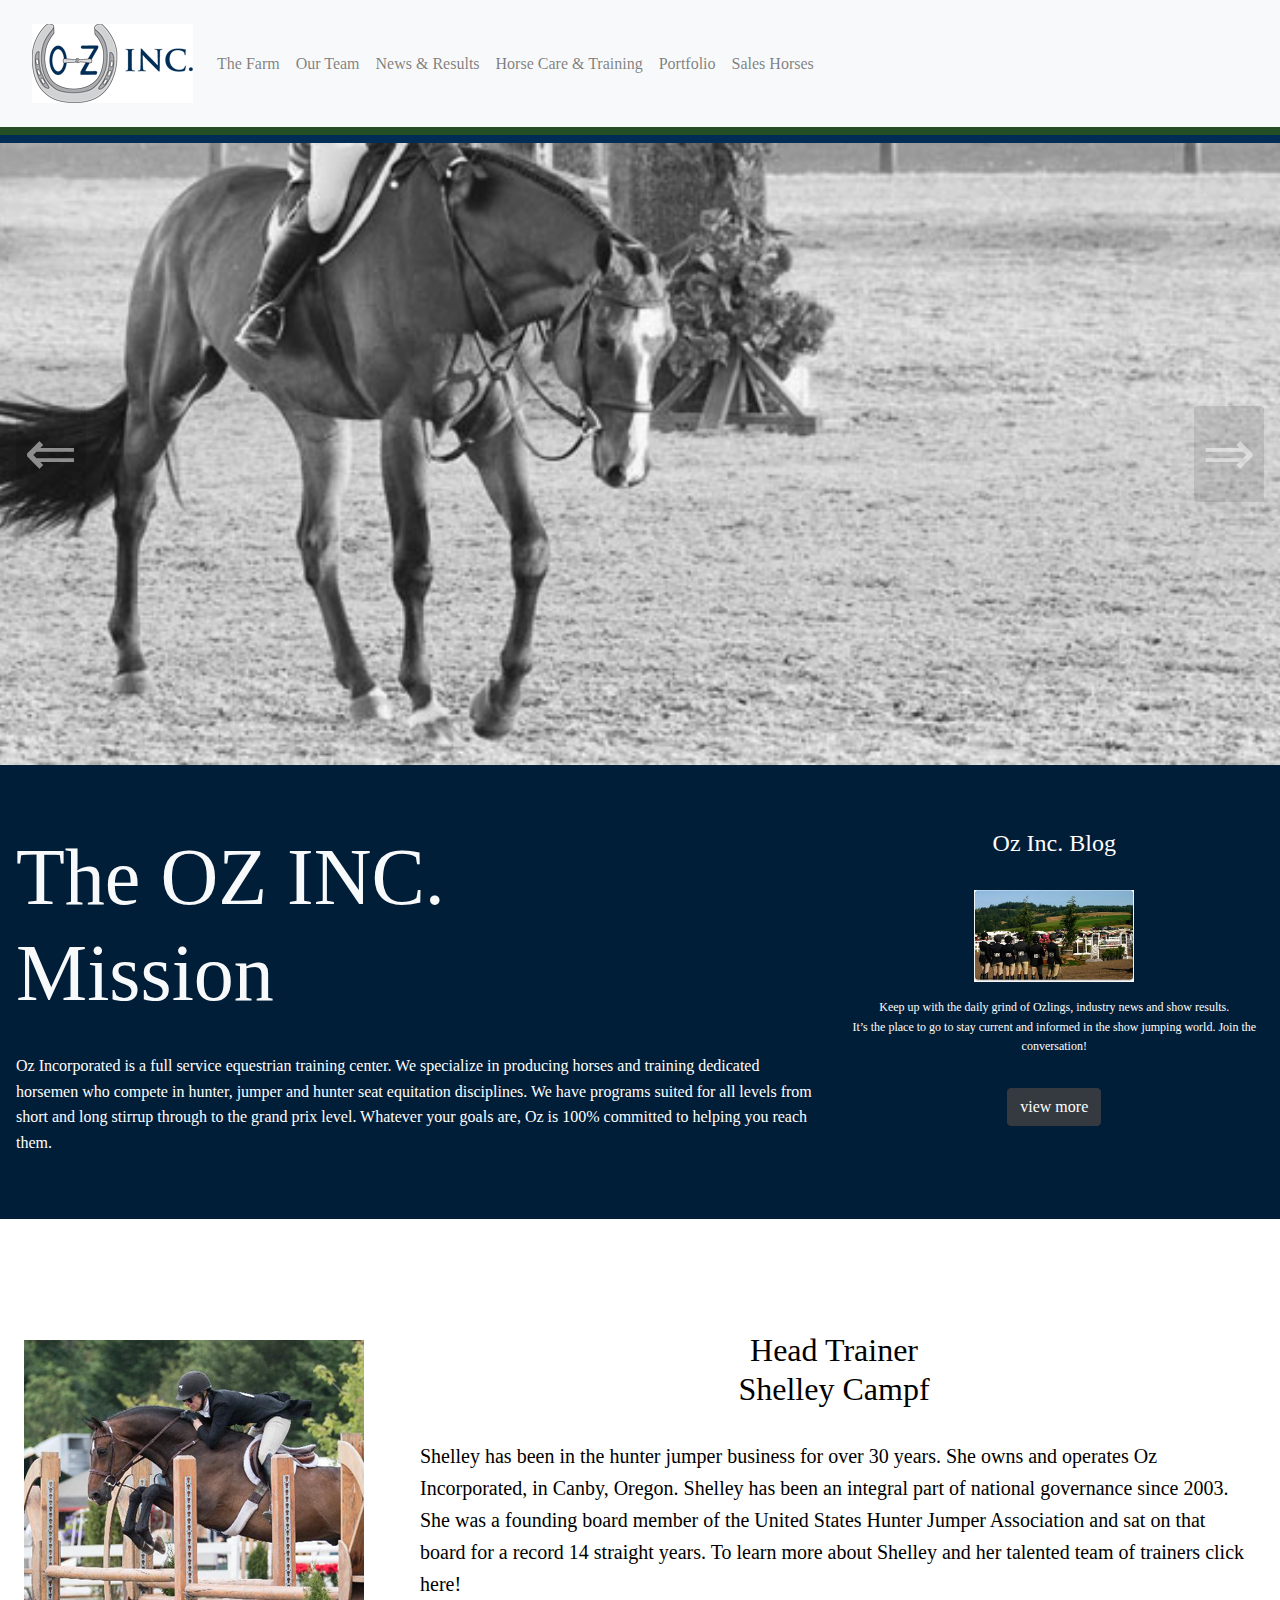
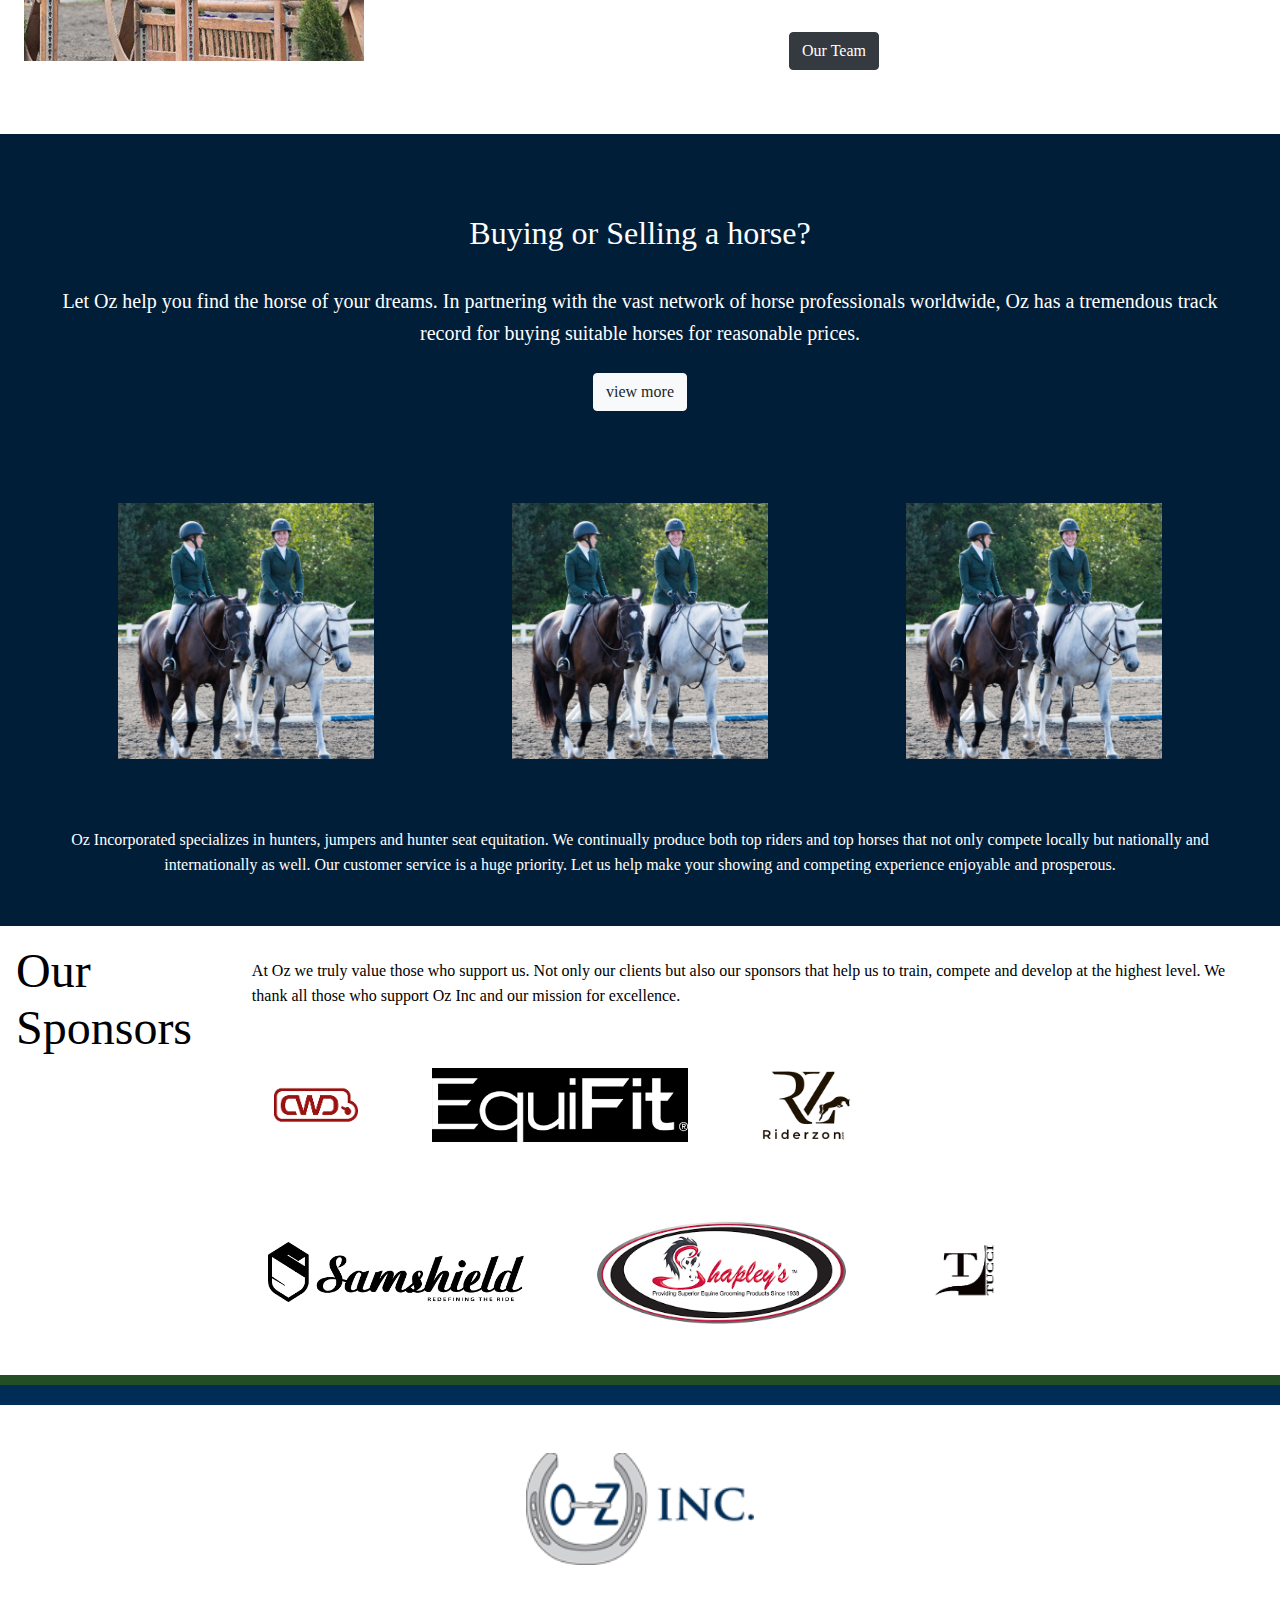
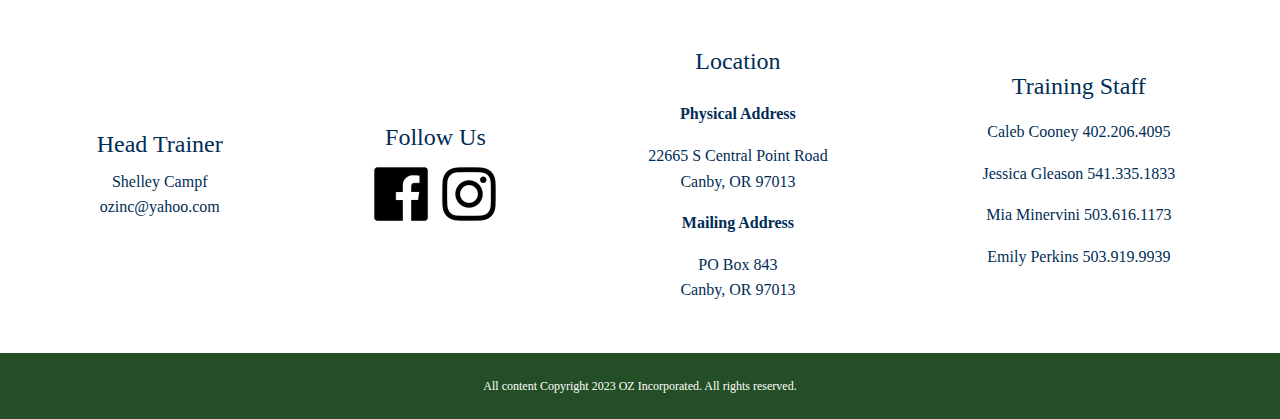
==== index.html @ 3d5f3d2e "more mobile responsiveness" ====
<!DOCTYPE html>
<html lang="en">

<head>
  <meta http-equiv="Content-Type" content="text/html; charset=UTF-8" />
  <meta http-equiv="Content-Style-Type" content="text/css">
  <meta name="viewport" content="width=device-width, initial-scale=1.0">

  <title> Oz Inc </title>

  <!--for bootstrap-->
  <link rel="stylesheet" href="https://cdn.jsdelivr.net/npm/bootstrap@4.6.2/dist/css/bootstrap.min.css">
  <link type="text/css" rel="Stylesheet" href="ie_fix/ie6.css" media="screen" />
  <script type="text/javascript" src="ie_fix/iepngfix_tilebg.js"></script>

  <link href="styles/reset.css" rel="Stylesheet" type="text/css" media="all" />

  <!--[if !(lt IE 7)]><!-->
  <link href="styles/form.css" rel="Stylesheet" type="text/css" />
  <!--<![endif]-->

  <link href="styles/deskman_override.css" rel="Stylesheet" type="text/css" media="all" />


  <link href="styles/print.css" rel="Stylesheet" type="text/css" media="print" />

  <link href="styles/oz_style.css" rel="Stylesheet" type="text/css" media="all" />




</head>

<body>
  <!--Start of Navigation-->
  <div class="main_div">
    <nav id="main_nav" class="navbar navbar-expand-lg navbar-light bg-light">
      <a class="oz_logo_nav" href="index.html" title="Oz Incorporated">
        <img src="images/logo.png" alt="Oz Incorporated Logo" />
      </a>
      <button class="navbar-toggler" type="button" data-toggle="collapse" data-target="#navbarNav"
        aria-controls="navbarNav" aria-expanded="false" aria-label="Toggle navigation">
        <span class="navbar-toggler-icon"></span>
      </button>
      <div class="collapse navbar-collapse" id="navbarNav">
        <ul class="navbar-nav">
          <li class="nav-item">
            <a class="nav-link" href="the_farm.html">The Farm</a>
          </li>
          <li class="nav-item">
            <a class="nav-link" href="our_team.html">Our Team</a>
          </li>
          <li class="nav-item">
            <a class="nav-link" href="/blog">News &amp; Results</a>
          </li>
          <li class="nav-item">
            <a class="nav-link" href="horse_care.html">Horse Care &amp; Training</a>
          </li>
          <li class="nav-item">
            <a class="nav-link" href="portfolio.html">Portfolio</a>
          </li>
          <li class="nav-item">
            <a class="nav-link" href="/blog/?page_id=214">Sales Horses</a>
          </li>
        </ul>
      </div>
    </nav>
    <!--End of Navigation-->

    <!--Start of Carousel-->
    <section class="carousel_container" aria-label="newest photos">
      <div class="carousel" data-carousel>
        <button class="carousel-button prev" data-carousel-button="prev" type="button">&#8656;</button>
        <button class="carousel-button next" data-carousel-button="next" type="button">&#8658;</button>
        <ul data-slides>
          <li class="slide" data-active>
            <img id="carousel_img" src="images/carousel/1.jpg" alt="" />
          </li>
          <li class="slide">
            <img id="carousel_img" src="images/carousel/2.jpg" alt="" />
          </li>
          <li class="slide">
            <img id="carousel_img" src="images/carousel/3.jpg" alt="" />
          </li>
        </ul>
      </div>
    </section>
    <!--End of Carousel-->

    <!--Start of main body-->
    <div class="container--oz">
      <div class="oz_mission_container">
        <h2 class="text-light oz_mission_container--header">
          The OZ INC. 
          <br>
          Mission
        </h2>
        <p class="oz_mission_container--p">
          Oz Incorporated is a full service equestrian training center. We specialize in producing horses and training
          dedicated horsemen who compete in hunter, jumper and hunter seat equitation disciplines. We have programs
          suited for all levels from short and long stirrup through to the grand prix level. Whatever your goals are,
          Oz is 100% committed to helping you reach them.
        </p>
      </div>
  
      <div class="oz_blog">
        <h3 class="oz_blog--header"> Oz Inc. Blog </h3>
        <img id="oz_blog--photo" src="images/blog.jpg" alt="" />
        <p class="oz_blog--text">
          Keep up with the daily grind of Ozlings, industry news and show results. 
          <br>
          It’s the place to go to stay
          current and informed in the show jumping world. Join the conversation!
          <br>
          <a id="oz_blog--button" class="btn btn-dark" href="/blog"> view more </a>
        </p>

      </div>
    </div>

    <div class="d-flex align-items-center head_trainer--container">
    
        <img class="dawson" src="images/shelley/DAWSON.jpg" alt="" />
    
      <div class="head_trainer--text">
        <h1 class="head_trainer--title">Head Trainer
          <br />
          Shelley Campf
        </h1>
        <p class="head_trainer--p">
          Shelley has been in the hunter jumper business for over 30 years. She owns and operates Oz Incorporated, in
          Canby, Oregon. Shelley has been an integral part of national governance since 2003. She was a founding board
          member of the United States Hunter Jumper Association and sat on that board for a record 14 straight years. To
          learn
          more about Shelley and her talented team of trainers click here!
        </p>
        <div class="head_trainer--button ">
          <a href="our_team.html"><button class="btn btn-dark" type="button">Our Team</button></a>
        </div>
      </div>
    </div>
    <div class="sale_horse--container">
      <div class="sale_horse--title">
        <h3>Buying or Selling a horse?</h3>
      </div>
      <div class="sale_horse--text">
        <p class="sale_horse--p">
          Let Oz help you find the horse of your dreams. In partnering with the vast network of horse professionals
          worldwide, Oz has a tremendous track record for buying suitable horses for reasonable prices.
          <br>
          <a class="sale_horse--button btn btn-light" href="blog/?page_id=214"> view more </a>
        </p>

      </div>
    </div>

    <div class="candid_photo--container">
      <img class="candid_photo--1" src="images/horses/britandalyssa.png" alt="" />
      <img class="candid_photo--1" src="images/horses/britandalyssa.png" alt="" />
      <img class="candid_photo--1" src="images/horses/britandalyssa.png" alt="" />
    </div>

    <div class="quote">
      <p>
        <strong> Oz Incorporated </strong> specializes in hunters, jumpers and hunter seat equitation. We
        continually produce both top riders and top horses that not only compete locally but nationally and
        internationally as well. Our customer service is a huge priority. Let us help make your showing and
        competing experience enjoyable and prosperous.
      </p>
    </div>


    <div class="sponsors">
      <h3 class="sponsors_container--header"> Our Sponsors </h3>
      <div class="sponsors_container">
        <p class="sponsors_container--text">
          At Oz we truly value those who support us. Not only our clients but also our sponsors that help us to train,
          compete and develop at the highest level. We thank all those who support <strong> Oz Inc </strong> and our
          mission for excellence.
        </p>
        <div class="sponsors_container--spacing">
          <div class="sponsors_container--logo">
            <img id="sponsor--logo-1" src="images/sponsors/CWD.png" alt="Oz Incorporated Logo" />
            <img id="sponsor--logo-2" src="images/sponsors/Equifit.png" alt="Oz Incorporated Logo" />
            <img id="sponsor--logo-1" src="images/sponsors/RIDERZON.png" alt="Oz Incorporated Logo" />
          </div>
          <div class="sponsors_container--logo">
            <img id="sponsor--logo-2" src="images/sponsors/Samshield.png" alt="Oz Incorporated Logo" />
            <img id="sponsor--logo-2" src="images/sponsors/Shapleys.png" alt="Oz Incorporated Logo" />
            <img id="sponsor--logo-1" src="images/sponsors/TUCCI.png" alt="Oz Incorporated Logo" />
          </div>
        </div>
      </div>
    </div>

    <!--Start footer-->
    <div id="footer">
      <div class="footer-div--logo">
        <img id="footer-logo" src="images/logo.png" alt="Oz Incorporated Logo" />
      </div>

      <footer class="footer-div">
        <div class="footer-content">
          <h3 class="footer-content-title">Head Trainer</h3>
          <p>Shelley Campf</p>
          <p>ozinc@yahoo.com</p>
        </div>
        <div class="footer-content">
          <h3 class="footer-content-title">Follow Us</h3>
          <a href="https://www.facebook.com/profile.php?id=687324103"><img class="footer-logo"
              src="images/icons/facebook.png" alt="facebook logo" /></a>
          <a href="https://www.instagram.com/oz_inc/"><img class="footer-logo" src="images/icons/instagram.png"
              alt="instagram logo" /></a>
        </div>
        <div class="footer-content">
          <h3 class="footer-content-title">Location</h3>
          <h4 class="footer-content-title--address">Physical Address</h4>
          <p>22665 S Central Point Road</p>
          <p>Canby, OR 97013</p>
          <h4 class="footer-content-title--address">Mailing Address</h4>
          <p>PO Box 843</p>
          <p>Canby, OR 97013</p>
        </div>
        <div class="footer-content">
          <h3 class="footer-content-title">Training Staff</h3>
          <p class="footer-content--name">Caleb Cooney 402.206.4095</p>
          <p class="footer-content--name">Jessica Gleason 541.335.1833</p>
          <p class="footer-content--name">Mia Minervini 503.616.1173</p>
          <p class="footer-content--name">Emily Perkins 503.919.9939</p>
        </div>
      </footer>

      <div class="bottom-footer">
        All content Copyright 2023 OZ Incorporated. All rights reserved.
      </div>
    </div>
    <!--End Footer-->
  </div>

</body>

<!-- text below generated by server. PLEASE REMOVE --><!-- Counter/Statistics data collection code -->
<script src="https://cdnjs.cloudflare.com/ajax/libs/jquery/3.4.1/jquery.min.js"></script>
<script src="https://cdnjs.cloudflare.com/ajax/libs/popper.js/1.15.0/umd/popper.min.js"></script>
<script src="https://cdnjs.cloudflare.com/ajax/libs/twitter-bootstrap/4.3.1/js/bootstrap.min.js"></script>
<script language="JavaScript" src="http://l.yimg.com/d/lib/smb/js/hosting/cp/js_source/whv2_001.js"></script>
<script language="javascript">geovisit();</script><noscript><img
    src="http://visit.webhosting.yahoo.com/visit.gif?us1329752159" alt="setstats" border="0" width="1"
    height="1"></noscript>
<script src="scripts/carousel.js"></script>


</html>
---- styles/deskman_override.css ----
/*	------------------------- for content editiors ----------------
	having this here allow the stying of the backend content editor with out having to change
	any backend code.
*/

/*
body.deskman {
  background-image: none;
  background-color: #fff;
}
body.deskman table {
  empty-cells: show;
}
body.deskman table td, body.deskman table th {
  font-size: 8px;
}
body.deskman a {
  text-decoration: underline;
}
body.deskman br {
	display: inline;
}
body.deskman div {
	background-color: #ecf6ff;
  margin: 10px -10px;
  padding: 5px 10px;
  width: 100%;
  border: 1px dashed #e7e7e7;
}

/*	------------------------- deskman ------------------------
	the future of copywirting tools..
	For any area that is considered 'body copy', especialy if the client is editing it,
	give the 'containing' parent a class of deskman to bring in the content styling..
*/

/* ------------------------- base font -------------------------
  I have the html element set to an overflow of scroll due to the fact that in doing
  a fair amount of javascript where the content of the page get's dynamicaly taller,
  setting this will prevent the scoll bar form showing up and having everthing oddly shift to one side..
*/


html {
  background: #011e39 url(../main_back_repeater.png) repeat-x scroll 0 0;
}
body, select, input, textarea {
  font-family: Georgia,times,serif;
}
/* ------------------------- headlines and body copy ------------
*/
.deskman h1 {
  font-size: 4em;
  font-weight: bold;
  margin-bottom: .3em;
  letter-spacing: -.05em;
  color: #002d56;
}
.deskman h2 {
  font-size: 3em;
  margin-bottom: .3em;
  letter-spacing: -.03em;
  color: #002d56;
  font-weight: bold;
  font-style: italic;
}
.deskman h3 {
  font-size: 2.2em;
  margin-bottom: .3em;
  font-style: italic;
  color: #555560;
  font-weight: bold;
}
.deskman h4 {
  font-size: 1.6em;
  font-style: italic;
  color: #555560;
  font-weight: bold;
  margin-bottom: .3em;
}
.deskman h5 {
  font-size: 1.4em;
  margin-bottom: .3em;
}
.deskman p, .deskman h6 {
  font-size: 1.3em;
  margin-bottom: 1em;
  line-height: 1.6em;
}
.deskman h6 {
  font-style: italic;
}
.deskman p {
}

/* ------------------------- lists ------------------------------
  in unorderd lists, it is easier to use background images due to the inconsitancy
  across browsers of the 'list marker'
*/

/*
.deskman ul, .deskman ol {
  margin: 0 0 10px 0;
}
.deskman ul {
  list-style-position: outside;
  list-style-type: disc;
  margin-left: 15px;
}
.deskman ol {
  list-style-position: inside;
  list-style-type: decimal;
}
.deskman li {
  font-size: 1.3em;
  line-height: 1.6em;
  margin:0 0 0 0;
  padding:5px 0 0 0;
}
.deskman dl {
  margin: 5px 0 15px 0;
}
.deskman dl dt {
  font-weight: bold;
  font-size: 1.6em;
  color: #002d56;
  font-style: italic;
}
.deskman dl dd {
  margin-left: 1em;
  font-size: 1.3em;
  font-style: italic;
}
*/

/* ------------------------- in line elements and links ------------
*/

/*
.deskman hr {
  border-bottom: 1px solid #c2c2cc;
  border-top: 1px solid #fff;
  margin: 10px 0;
  float: left;
  width: 100%;
}
.deskman em, .deskman i {
  font-style: italic
}
.deskman del {
  text-decoration: line-through;
}
.deskman strong, .deskman b {
  font-weight: bold;
  color: #252530;
  text-transform: uppercase;
}
.deskman a {
  text-decoration: underline;
  color: #002d56;
}
.deskman a:visited, .deskman a:visited * {
  color: #55758f;
}
.deskman a.button:visited, .deskman a.button:visited * {
  color: #fff;
}
.deskman a:hover {
  text-decoration: none;
  color: #005826;
}
*/

/* ------------------------- forms ----------------------------
  with using 'table-less' forms, I set the width of the labels and but break tags
  before the labels I wish to be on a new line. I have found that this is a most
  mutable was of constructing forms, and cut's down on useless markup by a lot.
  Having said that though.. I one wishes to have a 'inline-form' where all of the 
  form elements are in a single line, the a class of 'inline_form' is provided to put 
  on the containing element
*/

/*
.deskman fieldset, fieldset.deskman {
  padding: 5px 10px;
}
.deskman legend {
  font-size: 1.8em;
  padding: 0 5px;
}
.deskman label {
  font-size: 1.5em;
  padding: .3em 1em 0 0;
  vertical-align:top;
  line-height: 1.4em;
}
.deskman input, .deskman textarea, .deskman select {
  -moz-border-radius: 5px;
  -webkit-border-radius: 5px;
  font-size: 1.4em;
  margin: 0 1em .7em 0em;
  border-color: #002d56;
}
.deskman select {
  padding: .3em .5em;
}
.deskman input[type=submit] {
  text-decoration: none;
  border-width: 0;
  background-color: #011e39;
  color: #fff;
  padding: .3em .7em;
}
.deskman input[type=submit]:hover {
  opacity: .7
}
.deskman input[type=text] {
  width: 15em;
  padding: .3em .5em .3em .5em;
}
.deskman input[type=checkbox], .deskman input[type=radio] {
  background-color: transparent;
}
.deskman textarea {
  height: 15em;
  width: 17.5em;
  padding: .5em;
  width: 25em;
}
.deskman textarea.wide_textarea {
  height: 10em;
  width: 100%;
}
.deskman.inline_form input, .deskman .inline_form input {
  width: auto;
}
.deskman.inline_form input[type=submit], .deskman .inline_form input[type=submit] {
  margin-left: 10px;
}
.deskman .inline_form label, .deskman.inline_form label {
  width: auto;
}
/* ------------------------- styled tables ----------------------
  traditionaly, the first row in a table if put inside of the 'thead' (table head) tag
  the first element of each row is then put into a 'th' (table headline) cell tag

/* ------------------------- blockquote -----------------------
*/
.deskman blockquote {
	float: left;
	margin-bottom:45px;
	padding-top: 36px;
	width:210px;
}
.deskman blockquote.left {
  margin-right: 20px;
}
.deskman blockquote.right {
  margin-left: 20px;
  float: right;
}
.deskman blockquote p {
	font-style: italic;
	margin-bottom: -35px;
	padding: 10px 20px 35px;
	float: left;
}
---- styles/oz_style.css ----
/*	------------------------- colors ---------------------------
  deep blue : #002d56;
  navy blue : #011e39;
  light blue : #bfcad5;
  grey : #959599;
  darker_grey: #555560;
  dark_grey : #252530;
  green : #005826;
*/
/*	------------------------- container ------------------------
  i absolutly position the container in the center rather then having it be centered
  using a margin: auto beacuse the div is floated to the left already, to fit with my
  framework for easy float clearing and broweser compatibitliy, and when i absolutly 
  position anything else, they will all nicely be centerd in the content as well... the only negitive 
  caviaut is that if the browser window is shrunk to a width smaller then the width
  of this containing element, the left side will be unviewable.. even upon scrolling..
  but this has an easy fix with javascript..
*/


/*
#container, #jax_container {
  width: 900px;
  overflow: visible;
  left:50%;
  margin-left: -470px;
}

#full_screen {
  width: 100%;
  position: absolute;
  top: 0;
  left: 0;
  z-index: 100;
}
#jax_container {
  position: absolute;
  z-index: 50;
}

/*	------------------------- logo style ------------------------
  i use an image inside of the h1 tag so that it will show up when it is printed..
  background-images don't show up when printed..
*/

/*
#header h1 {
  float: left;
  position: relative;
  height: 79px;
  width: 161px;
  text-indent: -1000px;
  z-index: 0;
  margin-top: -5px;
}
#header h1 a {
  display: block;
  width: 100%;
  height: 100%;
  position: absolute;
  top: 0;
  left: 0;
}
#header h1 a img {
  position: absolute;
  top: 0;
  left: 0;
}
/*	------------------------- navigation ------------------------
  i started using lists again i think.. it tecnicaly makes more sense as when you have sub navigation due to 
  the navigation elements now have more proper binding, rather then a loose binding
  
  * archive: i quit using lists for navigations.. i guess technicaly they are still a list of pages in which
  you can accsess.. but it's something i'm currently trying..
*/

/*
.navi {
  position: relative;
  display: block;
  float: left;
}
.navi li {
  display: block;
  float: left;
}
.navi a {
  display: block;
  position: relative;
}
ul.navi.primary {
  float: right;
  clear: right;
  margin: 20px -10px 0 0;
  min-width: 65.5em;
}
ul.navi.primary li {
}
ul.navi.primary li a {
  padding: 5px 10px;
  margin: 2px 0 0 0;
  font-size:1.4em;
  font-weight: bold;
  color: #252530;
  text-transform: uppercase;
  border: 1px solid #fff;
  white-space: nowrap;
}
ul.navi.primary li a:hover, ul.navi.primary li a.active {
	background-color: #bfcad5;
	-moz-border-radius: 5px;
  -webkit-border-radius: 5px;
  border-color: #002d56;
}
ul.navi.account {
  float: right;
  margin-top: -50px;
  margin-right: -10px;
  font-family: Arial, sans-serif;
}
ul.navi.account li {
  float:right;
}
ul.navi.account li a {
  text-align: right;
  padding: 1px 10px 2px 10px;
  font-size: 1.2em;
  color: #fff;
  text-transform: uppercase;
  font-weight: bold;
  opacity: .7;
}
ul.navi.account li a:hover {
  opacity: 1;
}
ul.navi.account li a.active {
  text-decoration: underline;
  opacity: 1;
}
#header {
  width: 100%;
}
#content {
  width: 100%;
  padding-top: 10px;
}
#footer {
  width: 100%;
  padding-top: 20px;
  text-align: center;
  font-size: 1.1em;
  color: #959599;
}
#gallery {
  cursor: pointer;
}
.gallery {
  width: 100%;
  border: 0 solid #005826;
  border-width: 10px 0;
  overflow: hidden;
  margin-bottom: 20px;
  height: 270px;
}
.gallery h6.subtitle {
  background-color: #005826;
	top: 0;
	color: #fff;
	display: block;
	margin: 0;
	opacity: 0.2;
	padding-top: 3px;
	position: absolute;
	text-align: center;
	width: 100%;
	z-index: 1;
}
.content .gallery {
  width: 860px;;
  -moz-border-radius: 5px;
  -webkit-border-radius: 5px;
}
.gallery .holder {
  min-width: 50000px;
  left: 0;
  top: 0;
  white-space: nowrap;
}
.gallery .basin img {
  float: left;
}
.gallery img.slider {
  position: absolute;
  top: 75px;
  opacity : .5;
  cursor: pointer;
}
.gallery img.slider.disabled {
  opacity : .2 !important;
  cursor: default;
}

.gallery img.slider.left {
  left: 0;
}
.gallery img.slider.right {
  right: 0;
}
.callout {
  background: transparent url(../images/background/callout.png) no-repeat scroll 50% 0;
}
.callout h3 {
  font-size: 2.2em;
  font-style: italic;
  font-weight: bold;
  margin-bottom: 5px;
  color: #555560;
  white-space: nowrap;
}
.callout p {
  font-family: Arial, sans-serif;
  font-size: 1.1em;
}
.callout strong {
  font-weight: bold;
  color: #252530;
  text-transform: uppercase;
}
hr {
  border-bottom: 1px solid #c2c2cc;
  border-top: 1px solid #fff;
}
a.button {
  display: block;
  text-align: center;
  height: 31px;
  width: 82px;
  margin-top: 10px;
  margin-left: -3px;
  font-size: 1.1em;
  background: transparent url(../images/icons/buttons/blue_button.png) no-repeat scroll 50% 0;
  color: #fff;
  font-family: Arial, sans-serif;
  line-height: 2.3em;
  text-transform: uppercase;
  text-decoration: none;
}
div.content {
  background: transparent url(../images/background/content_highlight.jpg) no-repeat scroll 50% 0;
  margin-bottom: 20px;
  padding: 15px 20px;
  width:860px;
  min-height: 310px;
}
div.content.main {
  background: transparent url(../images/background/content_main.jpg) no-repeat scroll 50% 0;
  min-height: 390px;
}
div.tri_wrap_middle {
  background: transparent url(../images/background/content_highlight_middle.jpg) repeat-y scroll 50% 0;
  padding: 0;
  margin-bottom: 20px;
}
div.tri_wrap_upper {
  background: transparent url(../images/background/content_highlight_upper.jpg) no-repeat scroll 50% 0;
}
div.tri_wrap_lower {
  background: transparent url(../images/background/content_highlight_lower.jpg) no-repeat scroll 50% 100%;
  margin-bottom: 0;
}
div.body {
  width: 490px;
  margin-bottom: 20px;
}
div.column {
  width: 410px;
  margin-bottom: 20px;
}
div.callout {
  width: 290px;
  min-height: 240px;
  padding:  10px 20px;
  margin-bottom: 20px;
  height: 330px;
}
div.column.full {
  width: 100%;
}
div.left {
  margin-right: 20px;
}
div.right {
  margin-left: 20px;
}
div.callout.sponsers {
  background: none;
  min-height: 0;
  width: 250px;
  margin: 20px 0 20px 0;
  padding: 0;
  height: auto;
}
div.link_grid {
  float: right;
  width: 620px;
  padding: 0;
  margin: 30px -30px 0 0;
}

#content.home div.content.main {
  background: transparent url(../images/background/content_main_hack.jpg) no-repeat scroll 50% 0;
  margin-bottom: 0;
}
#content.home div.content.main hr {
  float: left;
  width: 100%;
  margin: 0;
}
#content.home div.callout.left {
  margin-bottom: 0;
}
#content.home div.callout.left a.button {
  margin-top: 5px;
}
#content.home div.deskman h2 {
  font-style: italic;
}
#content.home div.deskman p {
  font-size: 1.8em;
  font-style: italic;
}
#content.home div.pdf_links a {
  display: block;
  font-size: 1.4em;
  text-transform: uppercase;
  text-decoration: none;
  margin-bottom: 5px;
}
#content.home div.pdf_links a strong {
  color: #002d56;
}
#content.news div.content a {
  margin-left: 40px;
  margin-top: 20px;
  margin-bottom: 20px;
  float: left;
}
#content.news div.content a img {
  float: left;
}
#content.news div.content a.first {
  margin-left: 0;
}
#content.news .article_viewer {
  position: absolute;
  top: 320px;
  left: 0;
  width: 100%;
  opacity: 0;
  z-index: -1;
}
#content.news.loading {
  background: transparent url(../images/icons/preloader_blk-wht_large.gif) no-repeat scroll 50% 400px;
}
#content.news .article_viewer .window {
  width: 100%;
  overflow: hidden;
  min-height: 400px;
}
#content.news .article_viewer .window img.large_article {
  float: left;
  position: relative;
  cursor: move;
}
#content.news .article_viewer .actions {
  width: 100%;
  padding: 10px 0;
}
#content.news .article_viewer .actions h3 {
  font-size: 2.4em;
  float: left;
  font-style: italic;
}
#content.news .article_viewer .actions h3 strong {
  padding: 0 10px 0 20px;
  font-size:0.8em;
}
#content.news .article_viewer .actions h3 a {
  display: inline-block;
  font-size:0.8em;
  line-height:1.1em;
  margin-right:6px;
  padding:0 5px 2px;
  background-color: #e7e7e7;
  font-style: normal;
  opacity: .7;
}
#content.news .article_viewer .actions h3 a:hover {
  background-color: transparent;
}
#content.news .article_viewer .actions h3 a.active {
  background-color: #d7d7d7;
  opacity: 1;
}
#content.news .article_viewer .actions img.close {
  cursor: pointer;
  float:right;
}
#content.partners .tri_wrap_lower {
  background-image: url(../images/background/content_highlight_lower_sponsers.jpg);
}
#content.partners .sponser_list p {
  float: left;
  margin-right: 80px;
}
#content.partners .sponser_list p.last {
  margin-right: 0;
}
#content.partners div.link_grid {
  margin: 6px -30px 0 0;
}
#content.portfolio div.column {
  cursor: pointer;
}
body.loading {
  background: transparent url(../images/icons/preloader_lue-wht_large.gif) no-repeat scroll 50% 150px;
}
.popin_gallery {
  width: 1028px;
  left: 50%;
  margin-left: -534px;
  overflow: hidden;
  padding: 5px;
  background-color: #fff;
  top: 20px;
  opacity: 0;
  border: 20px solid #005826;
  -moz-border-radius: 10px;
  -webkit-border-radius: 10px;
}
.popin_gallery .wrapper {
  width: 100%;
  overflow: hidden;
}

.popin_gallery img.slider {
  position: absolute;
  top: 275px;
  opacity : .5;
  cursor: pointer;
}
.popin_gallery img.close {
  position: absolute;
  top: 10px;
  right: 10px;
  z-index: 5;
  cursor: pointer;
}
.popin_gallery img.slider.disabled {
  opacity : .2 !important;
  cursor: default;
}

.popin_gallery img.slider.left {
  left: 0;
}
.popin_gallery img.slider.right {
  right: 0;
}
.popin_gallery .holder {
  width: 100000px;
  white-space: nowrap;
}
.popin_gallery .holder img {
  float: left;
  cursor: pointer;
}


.deskman p a.button {
  font-size: 0.9em;
}

*/


/*Start of the refactor CSS*/

* {
  box-sizing: border-box;
  margin: 0;
  padding: 0;
}

body,
html {
  width: 100%;
  height: 100%;
  color: white;
}

.main_div {
  margin: 0;
  padding: 0;
}

.font {
  color: white;
}

/*NAV STYLE STARTS*/
#main_nav {
  border-bottom: #244f26 8px solid;
}

.nav-item {
  font-size: 1rem;
}

.oz_logo_nav {
  padding: 1rem;
}


/*NAV STYLE ENDS*/

/*CAROUSEL STYLE STARTS*/
.carousel {
  border-top: #002D56 8px solid;
  width: 100%;
  height: 70vh;
  position: relative;
}

.carousel>ul {
  margin: 0;
  padding: 0;
  list-style: none;
}

#carousel_img {
  object-fit: cover;
}

.slide {
  position: absolute;
  inset: 0;
  opacity: 0;
  transition: 400ms opacity ease-in-out;
}

.slide>img {
  display: block;
  width: 100%;
  height: 100%;
  object-fit: cover;
  object-position: center;
}

.slide[data-active] {
  opacity: 1;
}

.carousel-button {
  position: absolute;
  z-index: 2;
  background: none;
  border: none;
  font-size: 4rem;
  top: 50%;
  transform: translateY(-50%);
  color: rgba(255, 255, 255, 0.5);
  cursor: pointer;
  border-radius: .25rem;
  padding: 0 .5rem;
  background-color: rgba(0, 0, 0, .1);
}

.carousel-button:hover,
.carousel-button:focus {
  color: white;
  background: rgba(0, 0, 0, .2);
}

.carousel-button:focus {
  outline: 1px solid black;
}

.prev {
  left: 1rem;
}

.next {
  right: 1rem;
}

/*CAROUSEL STYLE ENDS*/

/*INDEX HTML BODY STYLE STARTS*/
.container--oz {
  display: flex;
  justify-content: space-between;
  width: 100%;
  margin-top: 2rem;
}

.oz_mission_container {
  margin: 1rem;
  padding-top: 1rem;
  padding-bottom: 3rem;
  width: 70%;
}

.oz_mission_container--header {
  font-size: 5rem;
  margin-bottom: 2rem;
}

.oz_mission_container--p {
  font-size: 1rem;
}

.oz_mission_image {
  margin: 3rem;
  padding: 1rem;
  background-color: white;
  color: black;
  width: 30%;
  object-fit: contain;
  object-position: center;
}

.oz_mission_image--photo {
  opacity: .2;
}

.oz_blog {
  font-size: 1.5rem;
  display: flex;
  flex-direction: column;
  align-items: center;
  margin: 1rem;
}

#oz_blog--photo {
  width: 10rem;
  margin: 1rem;
}

.oz_blog--header {
  text-align: center;
  margin: 1rem;
}

#oz_blog--button {
  text-align: center;
  margin: 2rem;
}

.oz_blog--text {
  font-size: .75rem;
  text-align: center;
  padding-bottom: 2rem;
}

.head_trainer--title {
  font-size: 2rem;
  margin: 2rem;
  text-align: center;
}

.head_trainer--header {
  font-size: 1rem;
  width: 100%;
  text-align: center;
}

.head_trainer--container {
  background-color: white;
  color: black;
  width: 100%;
  padding-top: 3rem;
}

.dawson {
  padding: 1.5rem;
}

.head_trainer--text {
  font-size: 1.25rem;
  padding: 2rem;
}

.head_trainer--button {
  margin: 2rem;
  text-align:center;
}
.candid_photo--container {
  display: flex;
  justify-content: space-evenly;
}

.candid_photo--1 {
  width: 20%;
  margin: 1.25rem;
}

.sale_horse--container {
  width: 100%;
  display: flex;
  flex-direction: column;
  align-items: center;
  padding: 3rem;
}

.sale_horse--title {
  font-size: 2rem;
  margin: 2rem;
}

.sale_horse--text {
  font-size: 1.25rem;
  align-items: center;
}

.sale_horse--p {
  text-align: center;
}

.sale_horse--button {
  margin: 1.5rem;
}

.quote {
  text-align: center;
  font-size: 1rem;
  padding: 3rem;
}

.sponsors {
  background-color: white;
  color: black;
  padding: 1rem;
  display: flex;
  justify-content: space-between;
}

.sponsors_container--header {
  font-size: 3rem;
  margin-right: 2rem;
  background-color: white;
  color: black;
}

.sponsors_container--text {
  font-size: 1rem;
  background-color: white;
  color: black;
  padding: 1rem;
}

#sponsor--logo-1 {
  width: 10rem;
  padding: 2rem;
}

#sponsor--logo-2 {
  width: 20rem;
  padding: 2rem;
}

/*INDEX HTML BODY STYLE ENDS*/

/*THE_FARM BODY STYLE STARTS*/
.farm--top-image {
  background-image: cover;
  width: 100%;
  height: auto;
  border-bottom: 10px solid #244f26;
}

.farm--header {
  font-size: 5rem;
  margin: 2rem 1rem 2rem 1rem;
}

.farm--second-header {
  font-size: 3rem;
}

.farm--div {
  margin: 2rem;
}

.farm--image {
  width: 30rem;
  height: auto;
  padding: 1rem;
}

.farm--text {
  padding: 2rem;
  font-size: 1.25rem;
}

.coursel_container {
  border-top: #002D56 8px solid;
  width: 100%;
  height: 70%;
  position: relative;
  margin-top: 2rem;
}

.tour--container {
  background-color: white;
  color: #002D56;
  padding: 3rem;
}

.tour--title {
  text-align: center;
  font-size: 3rem;
  padding: 1rem;
}

/*THE_FARM BODY STYLE ENDS*/

/*OUR_TEAM STYLE STARTS*/
.our_team--header-container {
  padding: 1.5rem;
}

.our_team--header {
  font-size: 5rem;
  width: 50rem;
  padding: 1rem;
}

.our_team--header-text {
  font-size: 1rem;
}

.our_team--shelley-title {
  text-align: center;
  font-size: 3rem;
  padding-top: 1rem;
}

.our_team--shelley-text {
  font-size: 1rem;
  padding: 2rem;
}

.our_team--shelley-photo {
  padding: 2rem;
  width: 35rem;
  height: auto;
}

.our_team--main {
  background-color: white;
}

.our_team--staff-container {
  background-color: white;
  padding: 1.5rem;
}

.our_team--staff-div {
  padding: 1rem;
}

.our_team--staff-header {
  color: #002D56;
  background-color: white;
  font-size: 3rem;
  padding: 10rem 0 8rem 0;
  text-align: center;
}

.our_team--staff-photo {
  width: 30rem;
  border: 2px solid #002D56;
  padding: 1rem;
  height: auto;
}

.our_team--staff-title {
  color: #002D56;
  font-size: 2rem;
  text-align: center;
}

.our_team--staff-position {
  color: #002D56;
  font-size: 1rem;
  font-weight: bold;
  text-align: center;
  margin-bottom: 2rem;
}

.our_team--staff-text {
  color: #002D56;
  font-size: 1rem;
  text-align: center;
  margin-bottom: 3rem;
}

/*OUR_TEAM STYLE ENDS*/

/*HORSE_CARE STYLE STARTS*/
.horse_care--top-image {
  width: 100%;
  height: auto;
  border-bottom: 10px solid #244f26;
}

.horse_care--header {
  font-size: 5rem;
}

.horse_care--title {
  font-size: 2rem;
  text-align: center;
}

.care--main {
  padding: 0rem;
  border-bottom: 20px solid #244f26;
}

.care_photo {
  width: 25rem;
  padding: 2rem;
}

.care--text {
  font-size: 1rem;
  width: 60%;
  padding: 2rem;
}

.care--transport-title {
  text-align: center;
  font-size: 2rem;
  padding-top: 4rem;
}

.care--transport-text {
  font-size: 1rem;
  padding: 1rem;
}

.horse_care--list {
  width: 80%;
}

.horse_care--text {
  padding-top: 5rem;
  padding-bottom: 5rem;
}

.horse_care--training-container {
  background-color: white;
  color: #002D56;
  font-size: 1.25rem;
  padding: 5rem;
  border-bottom: 20px solid #244f26;
}

.horse_care--title {
  text-align: center;
  font-size: 3rem;
  padding-top: 4rem;
}

.horse_care--leo-div {
  display: flex;
  justify-content: center;
}

.horse_care--leo {
  width: 40rem;
  margin-bottom: 2rem;
}

.horse_care--li {
  padding: 0.5rem 0rem 0.5rem 0rem;
}

.horse_care--logo-div {
  text-align: center;
  margin: 1.5rem;
}

.horse_care--logo {
  width: 5rem;

}

.horse_care--training {
  padding: 3rem;
}

.horse_care--training-photo {
  width: 20rem;
}

.horse_care--training-title {
  font-size: 2rem;
  padding: 1rem;
}

.horse_care--training-list {
  padding: 2rem;
  margin-bottom: 8rem;
  text-align: center;
}

/*HORSE_CARE STYLE ENDS*/

/*PORTFOLIO DESIGN STARTS*/
.portfolio--title {
  font-size: 5rem;
  margin: 1rem;
}

.portfolio--opening-text {
  font-size: 1.5rem;
  padding: 1rem;
  text-align: center;
}

.portfolio_container {
  margin-top: 4rem;
  margin-bottom: 4rem;
  text-align: center;
}

.portfolio_picture {
  width: 30rem;
  border: 3px solid white;
  margin: 2rem 2rem 0rem 2rem;
  ;
}

.portfolio_name {
  font-size: 1.5rem;
  text-align: center;
}



/*PORTFOLIO DESIGN ENDS*/


/*FOOTER STYLE STARTS*/
#footer {
  background-color: white;
  color: #002D56;
  border-top: #244f26 solid 10px;
  width: 100%;
  display: flex;
  flex-direction: column;
}

.footer-div {
  display: flex;
  justify-content: space-evenly;
  align-items: center;
  margin-bottom: 0px;
}

.footer-content {
  margin: 50px;
  text-align: center;
}

.footer-content-title {
  font-size: 1.5rem;
  margin-bottom: 10px;
}

.footer-logo {
  width: 4rem;
  align-self: center;
  height: auto;
}

.footer-content-title--address {
  font-size: 1rem;
  font-weight: bold;
  padding: 1rem;
}

.footer-content--name {
  padding: .5rem;
}

.footer-div--logo {
  border-top: #002D56 solid 20px;
  text-align: center;
  padding-top: 1rem;
}

#footer-logo {
  height: 7rem;
  margin: 2rem;
}

.bottom-footer {
  background-color: #244f26;
  color: #fff;
  text-align: center;
  padding: 1.5rem;
  font-size: .75rem;
}

/*FOOTER STYLE ENDS*/

.divider {
  width: 45rem;
}

.divider_div {
  text-align: center;
}

.divider_white {
  width: 45rem;
}

.divider_white_top {
  width: 50rem;
}

.oz_logo {
  width: 5rem;
  text-align: center;
}

.oz_logo--div {
  text-align:center;
  margin-bottom: 3rem;
}

/*MEDIA QUERIES FOR SMALLER DESKTOPS AND SREENS*/
@media screen and (max-width: 990px) {
  /* #main-nav {
    padding-bottom: 0;
    justify-content: center;
    position: relative;
  } */

  body {
    padding: auto;
  }

  .container--oz {
    flex-direction: column;
    align-items: center;
    justify-content: center;
    padding: 5px;
  }

  .oz_mission_container--header {
    justify-content: center;
    text-align: center;
  }

  .oz_mission_container {
    text-align: center;
    width: 40rem;
  }

  .oz_blog {
    display: flex;
    flex-direction: column;
  }

 #oz_blog--photo {
  width: 10rem;
 }

  .head_trainer--container {
    justify-content: space-evenly;
    display: flex;
  }

  .head_trainer--button {
    text-align: center;
  }
  .head_trainer--image {
    padding-top: 80px;
    width: 50%;
  }

  .head_trainer--text {
    width: 50%;
  }

  .sponsors {
    flex-direction: column;
    width: 100%;
  }

  .sponsors_container--header {
    justify-content: space-around;
    width: 100%;
  }

  .sponsors_container--text {
    justify-content: space-around;
    width: 100%;
  }

  .portfolio_container {
    flex-direction: column;
    justify-content: center;
    padding: 1rem;
  }

  .portfolio_div {
    margin: 2rem;
  }

  .portfolio_picture {
    width: 30rem;
  }

  .our_team--shelley-container {
    flex-direction: column-reverse;
  }

  .our_team--staff-container {
    flex-direction: column;
    padding: 3rem;
  }

  .farm--div {
    flex-direction: column;
  }

  .farm--div-mid {
    flex-direction: column-reverse;
  }

  .care--main {
    flex-direction: column-reverse;
    text-align: center;

  }

  .care_photo {
    width: 40rem;
  }

  .horse_care--main-div {
    flex-direction: column;
    align-items: center;
    text-align: center;
  }

  .divider_white {
    width: 30rem;
  }
}

@media screen and (max-width: 768px) {
  .oz_mission_container {
    width: 30rem;
  }

  .dawson {
    width: 30rem;
  }  

  .head_trainer--container {
    flex-direction: column;
  }

  .portfolio_picture {
    width: 25rem;
    margin-left: auto;
  }

  .head_trainer--text {
    width: 30rem;
  }

  .head_trainer--title {
    text-align: center;
  }

  #sponsor--logo-2 {
    width: 15rem;
  }

  .candid_photo--1 {
    width: 20rem;
  }

  .candid_photo--container {
    flex-direction: column;
    align-items: center;
  }

 

  .horse_care--leo {
    width: 20rem;
  }

  .care_photo {
    width: 25rem;
  }

  .footer-div {
    flex-direction: column;
    width: 100%;
  }
}

@media screen and (max-width: 575px) {

  .oz_mission_container {
    width: 18rem;
    margin: 0rem;
  }

  .oz_mission_container--header {
    font-size: 3rem;
  }

  #oz_blog--photo {
    width: 10rem;
  }

  .head_trainer--container {
    flex-direction: column;
    width: 100%;
  }

  .head_trainer--text {
    justify-content: center;
    width: 100%;
  }

  .dawson {
    width: 20rem;
  }

  .candid_photo--1 {
    width: 15rem;
  }

  .sponsors_container--header {
    width: 10rem;
  }

  .our_team--shelley-photo {
    width: 20rem;
  }

  .our_team--staff-photo {
    width: 20rem;
  }

  .our_team--header-container {
    flex-direction: column;
  }

  .our_team--header {
    width: 20rem;
    font-size: 3rem;
    text-align: center;
  }

  .our_team--header-text {
    margin: 1rem;
  }

  .farm--image {
    width: 20rem;
  }

  .horse_care--training-description {
    width: 15rem;
  }

  .horse_care--text {
    flex-direction: column;
  }

  .care_photo {
    width:20rem;
  }

  .horse_care--leo {
    width: 15rem;
  }

  .horse_care--training-photo {
    width: 15rem;
  }

  .divider_white {
    width: 15rem;
  }
  /*MEDIA QUERIES FOR PORTFOLIO*/
  .portfolio_picture {
    width: 20rem;
    margin: auto;
  }

  .footer-div {
    flex-direction: column;
    width: 100%;
    text-align: center;
  }

  .footer-content {
    justify-content: center;

  }



}

@media screen and (max-width: 300px) {
 .oz_mission_container {
  width: 15rem;
 }

 .oz_mission_container--header {
  width: 15rem;
 }
 
  .dawson {
    width: 15rem;
  }

  .oz_blog {
    width: 10rem;
  }

  #oz_blog--photo {
    width: 10rem;
  }

  .candid_photo--1 {
    width: 15rem;
    padding: 0;
    margin: 0;
    margin-top: 1rem;
  }

  .portfolio_picture {
    width: 15rem;
    margin-left: auto;
  }

  .our_team--header {
    width: 15rem;
    font-size: 2.5rem;
    text-align: center;
  }

  .our_team--header-text {
    margin: 1rem;
    width: 15rem;
  }

  .our_team--shelley-photo {
    width: 15rem;
  }

  .our_team--staff-photo {
    width: 15rem;
  }

  .care_photo {
    width:15rem;
  }

  .horse_care--leo {
    width: 15rem;
  }

  .horse_care--training-photo {
    width: 10rem;
  }

  .divider_white {
    width: 15rem;
  }

  #footer-logo {
    width: 10rem;
  }
}
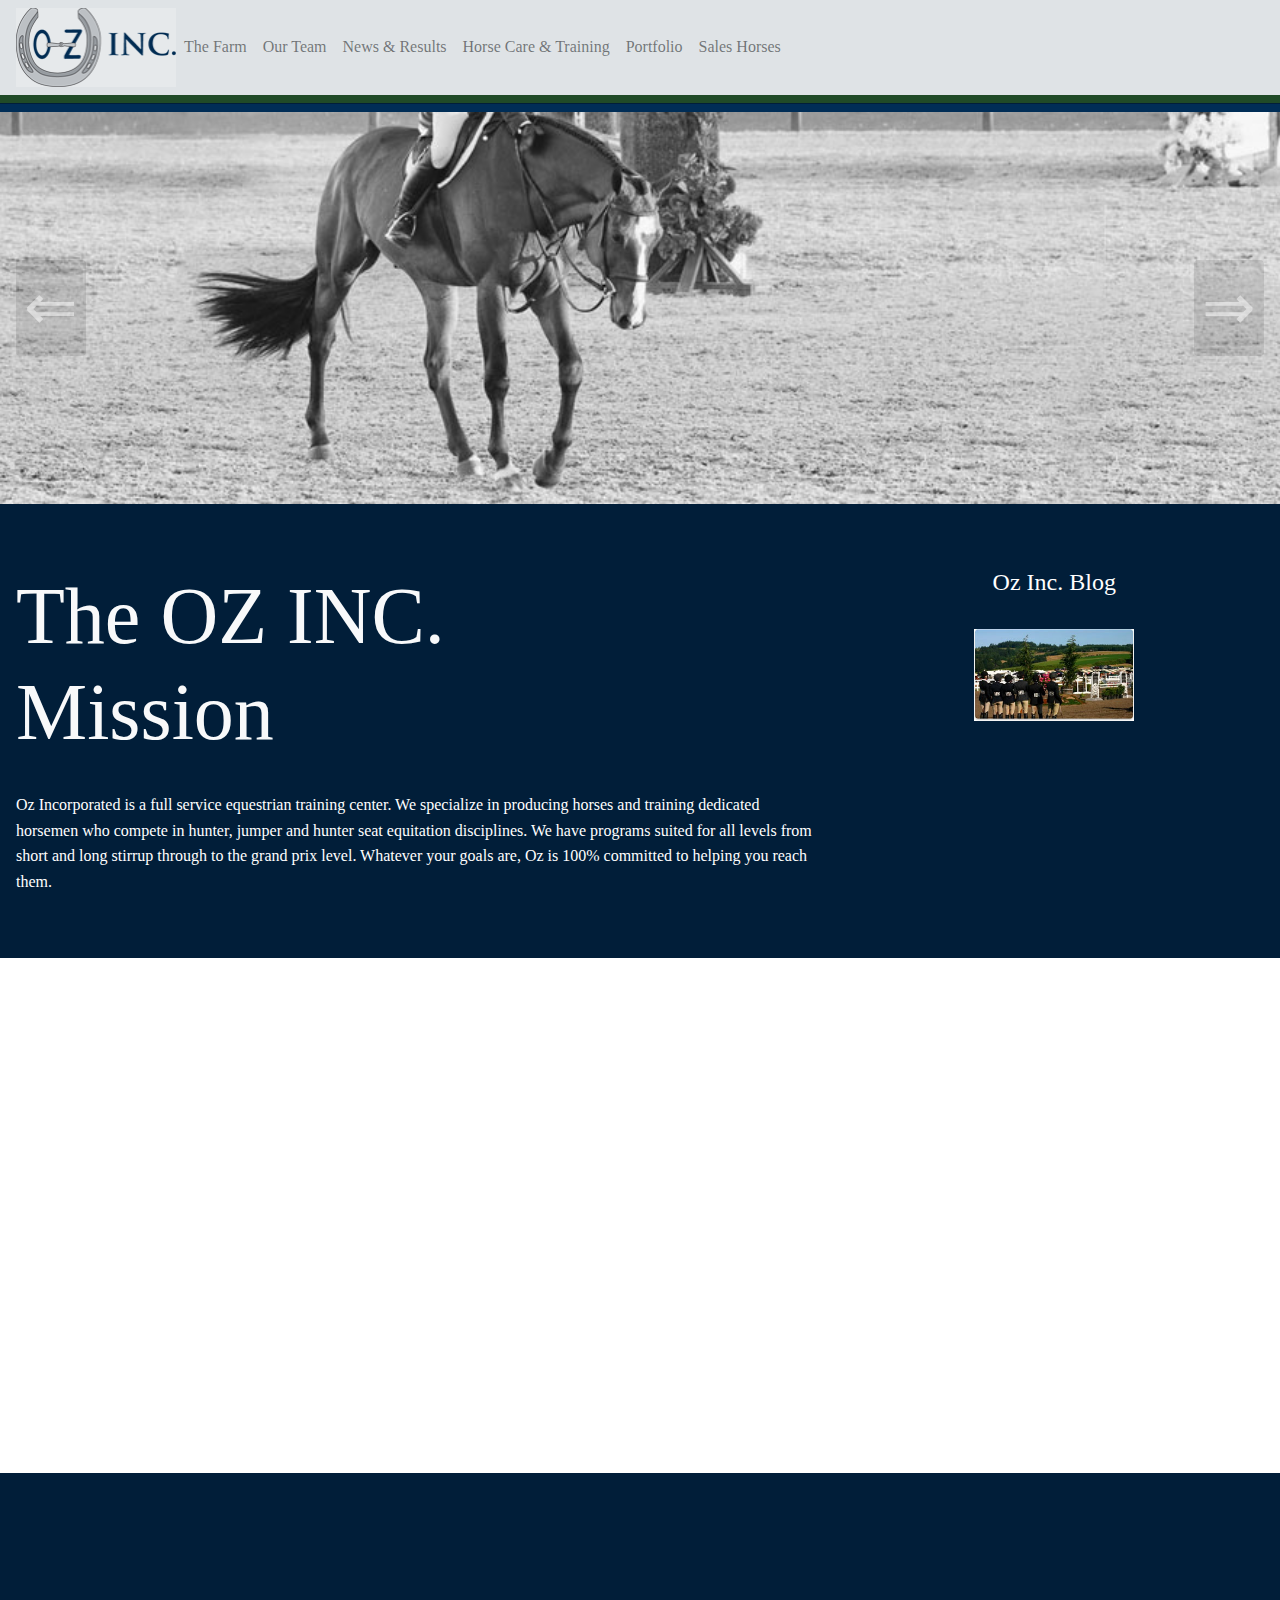
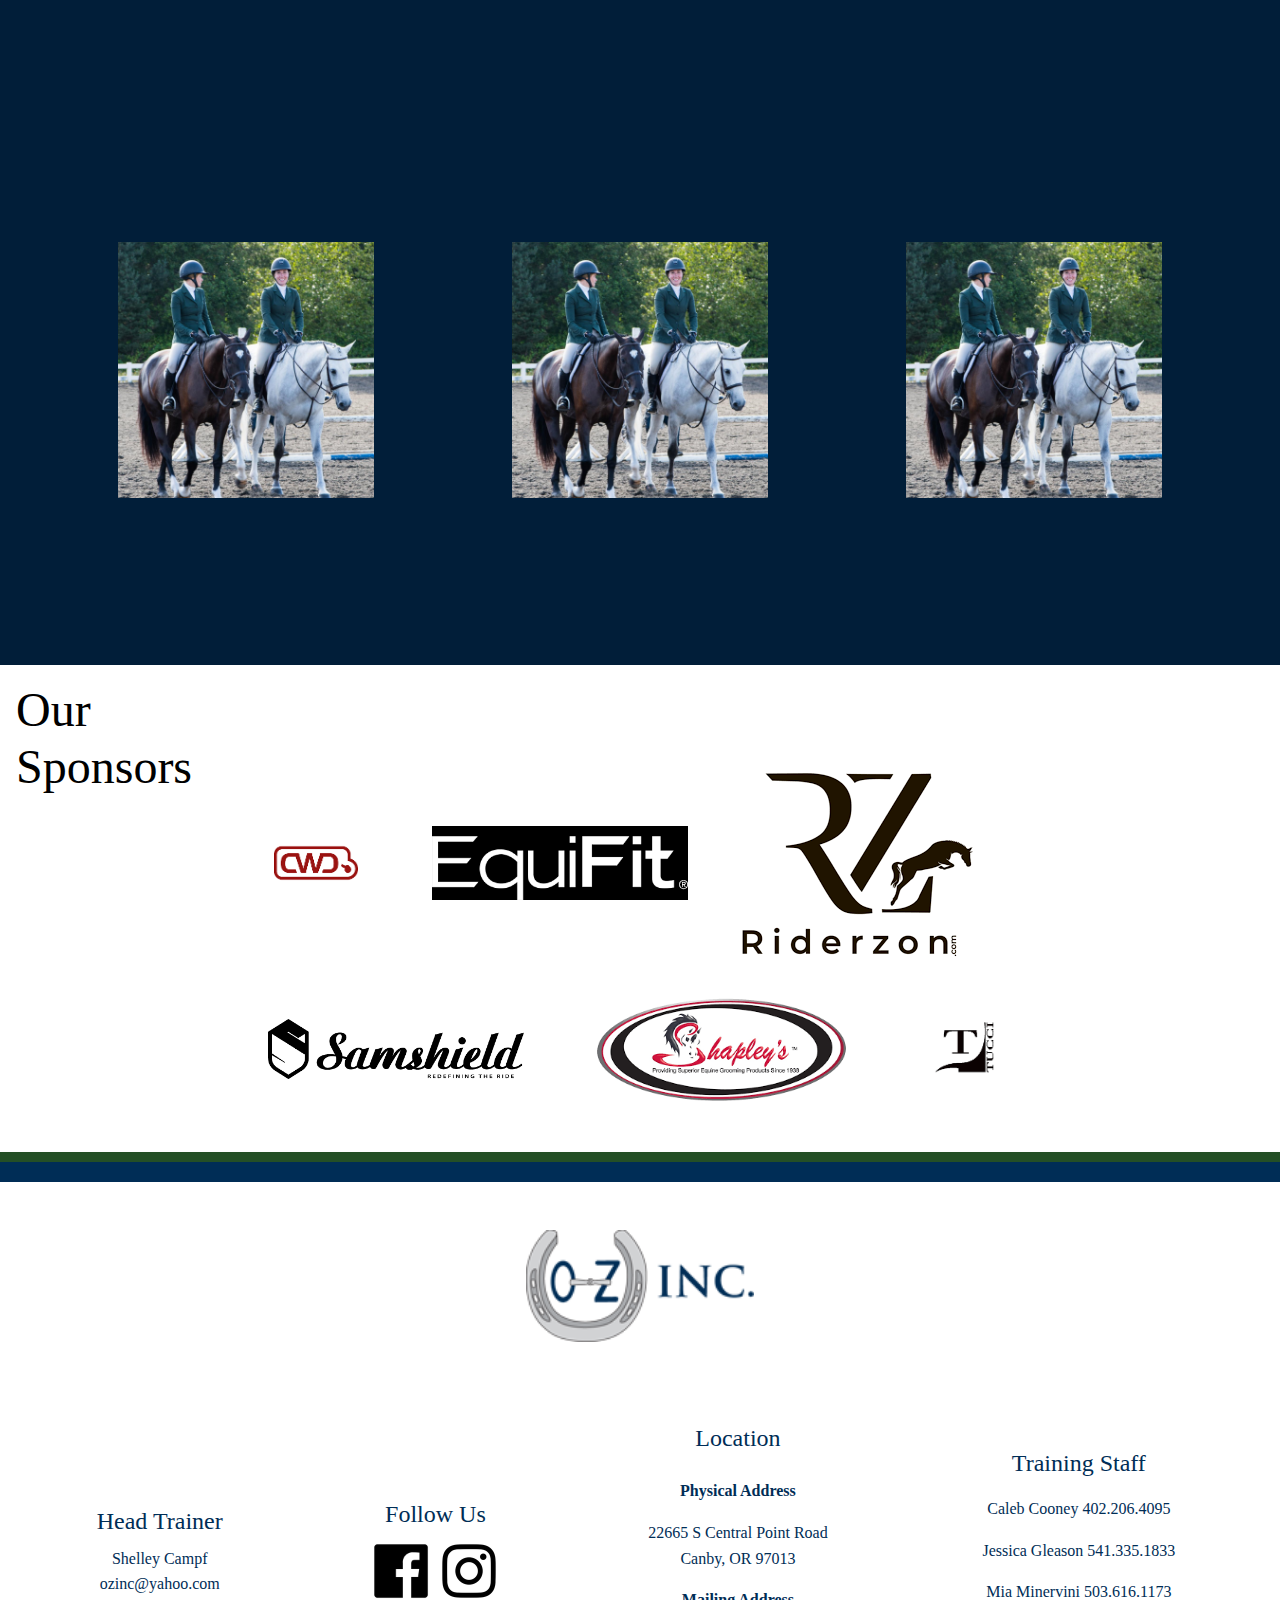
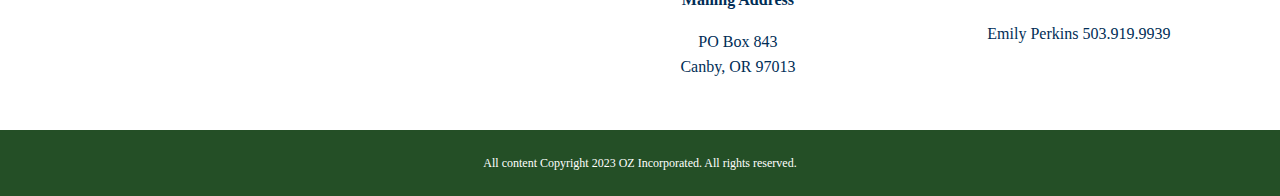
==== commit 9e11aa34: "added some JS animations" ====
--- a/index.html
+++ b/index.html
@@ -25,6 +25,7 @@
   <link href="styles/print.css" rel="Stylesheet" type="text/css" media="print" />
 
   <link href="styles/oz_style.css" rel="Stylesheet" type="text/css" media="all" />
+  <link href="styles/keyframes.css" rel="stylesheet" type="text/css" media="all" />
 
 
 
@@ -34,9 +35,9 @@
 <body>
   <!--Start of Navigation-->
   <div class="main_div">
-    <nav id="main_nav" class="navbar navbar-expand-lg navbar-light bg-light">
+    <nav id="main_nav" class="navbar fixed-top navbar-expand-lg navbar-light bg-light">
       <a class="oz_logo_nav" href="index.html" title="Oz Incorporated">
-        <img src="images/logo.png" alt="Oz Incorporated Logo" />
+        <img class="oz_logo_nav" src="images/logo.png" alt="Oz Incorporated Logo" />
       </a>
       <button class="navbar-toggler" type="button" data-toggle="collapse" data-target="#navbarNav"
         aria-controls="navbarNav" aria-expanded="false" aria-label="Toggle navigation">
@@ -90,12 +91,12 @@
     <!--Start of main body-->
     <div class="container--oz">
       <div class="oz_mission_container">
-        <h2 class="text-light oz_mission_container--header">
+        <h2 class="text-light oz_mission_container--header hidden">
           The OZ INC. 
           <br>
           Mission
         </h2>
-        <p class="oz_mission_container--p">
+        <p class="oz_mission_container--p hidden">
           Oz Incorporated is a full service equestrian training center. We specialize in producing horses and training
           dedicated horsemen who compete in hunter, jumper and hunter seat equitation disciplines. We have programs
           suited for all levels from short and long stirrup through to the grand prix level. Whatever your goals are,
@@ -104,15 +105,15 @@
       </div>
   
       <div class="oz_blog">
-        <h3 class="oz_blog--header"> Oz Inc. Blog </h3>
-        <img id="oz_blog--photo" src="images/blog.jpg" alt="" />
-        <p class="oz_blog--text">
+        <h3 class="oz_blog--header hidden"> Oz Inc. Blog </h3>
+        <img id="oz_blog--photo" class="hidden" src="images/blog.jpg" alt="" />
+        <p class="oz_blog--text hidden">
           Keep up with the daily grind of Ozlings, industry news and show results. 
           <br>
           It’s the place to go to stay
           current and informed in the show jumping world. Join the conversation!
           <br>
-          <a id="oz_blog--button" class="btn btn-dark" href="/blog"> view more </a>
+          <a id="oz_blog--button" class="hidden btn btn-dark" href="/blog"> view more </a>
         </p>
 
       </div>
@@ -120,31 +121,31 @@
 
     <div class="d-flex align-items-center head_trainer--container">
     
-        <img class="dawson" src="images/shelley/DAWSON.jpg" alt="" />
+        <img class="dawson hidden" src="images/shelley/DAWSON.jpg" alt="" />
     
       <div class="head_trainer--text">
-        <h1 class="head_trainer--title">Head Trainer
+        <h1 class="head_trainer--title hidden">Head Trainer
           <br />
           Shelley Campf
         </h1>
-        <p class="head_trainer--p">
+        <p class="head_trainer--p hidden">
           Shelley has been in the hunter jumper business for over 30 years. She owns and operates Oz Incorporated, in
           Canby, Oregon. Shelley has been an integral part of national governance since 2003. She was a founding board
           member of the United States Hunter Jumper Association and sat on that board for a record 14 straight years. To
           learn
           more about Shelley and her talented team of trainers click here!
         </p>
-        <div class="head_trainer--button ">
+        <div class="head_trainer--button hidden">
           <a href="our_team.html"><button class="btn btn-dark" type="button">Our Team</button></a>
         </div>
       </div>
     </div>
     <div class="sale_horse--container">
-      <div class="sale_horse--title">
+      <div class="sale_horse--title hidden">
         <h3>Buying or Selling a horse?</h3>
       </div>
-      <div class="sale_horse--text">
-        <p class="sale_horse--p">
+      <div class="sale_horse--text hidden">
+        <p class="sale_horse--p hidden">
           Let Oz help you find the horse of your dreams. In partnering with the vast network of horse professionals
           worldwide, Oz has a tremendous track record for buying suitable horses for reasonable prices.
           <br>
@@ -160,7 +161,7 @@
       <img class="candid_photo--1" src="images/horses/britandalyssa.png" alt="" />
     </div>
 
-    <div class="quote">
+    <div class="quote hidden">
       <p>
         <strong> Oz Incorporated </strong> specializes in hunters, jumpers and hunter seat equitation. We
         continually produce both top riders and top horses that not only compete locally but nationally and
@@ -171,9 +172,9 @@
 
 
     <div class="sponsors">
-      <h3 class="sponsors_container--header"> Our Sponsors </h3>
+      <h3 class="sponsors_container--header">Our Sponsors </h3>
       <div class="sponsors_container">
-        <p class="sponsors_container--text">
+        <p class="sponsors_container--text hidden">
           At Oz we truly value those who support us. Not only our clients but also our sponsors that help us to train,
           compete and develop at the highest level. We thank all those who support <strong> Oz Inc </strong> and our
           mission for excellence.
@@ -182,7 +183,7 @@
           <div class="sponsors_container--logo">
             <img id="sponsor--logo-1" src="images/sponsors/CWD.png" alt="Oz Incorporated Logo" />
             <img id="sponsor--logo-2" src="images/sponsors/Equifit.png" alt="Oz Incorporated Logo" />
-            <img id="sponsor--logo-1" src="images/sponsors/RIDERZON.png" alt="Oz Incorporated Logo" />
+            <img id="sponsor--logo-1 hidden" src="images/sponsors/RIDERZON.png" alt="Oz Incorporated Logo" />
           </div>
           <div class="sponsors_container--logo">
             <img id="sponsor--logo-2" src="images/sponsors/Samshield.png" alt="Oz Incorporated Logo" />
@@ -248,6 +249,6 @@
     src="http://visit.webhosting.yahoo.com/visit.gif?us1329752159" alt="setstats" border="0" width="1"
     height="1"></noscript>
 <script src="scripts/carousel.js"></script>
-
+<script defer src="scripts/scroll.js"></script>
 
 </html>--- a/styles/oz_style.css
+++ b/styles/oz_style.css
@@ -511,16 +511,17 @@
 /*NAV STYLE STARTS*/
 #main_nav {
   border-bottom: #244f26 8px solid;
+  opacity: .9;
 }
 
 .nav-item {
   font-size: 1rem;
 }
 
+
 .oz_logo_nav {
-  padding: 1rem;
-}
-
+  width: 10rem;
+}
 
 /*NAV STYLE ENDS*/
 
@@ -528,7 +529,8 @@
 .carousel {
   border-top: #002D56 8px solid;
   width: 100%;
-  height: 70vh;
+  height: 25rem;
+  margin-top: 6.5rem;
   position: relative;
 }
 
@@ -609,15 +611,18 @@
   padding-top: 1rem;
   padding-bottom: 3rem;
   width: 70%;
+  
 }
 
 .oz_mission_container--header {
   font-size: 5rem;
   margin-bottom: 2rem;
+
 }
 
 .oz_mission_container--p {
   font-size: 1rem;
+ 
 }
 
 .oz_mission_image {
@@ -672,7 +677,6 @@
 .head_trainer--header {
   font-size: 1rem;
   width: 100%;
-  text-align: center;
 }
 
 .head_trainer--container {
@@ -773,9 +777,13 @@
 
 /*THE_FARM BODY STYLE STARTS*/
 .farm--top-image {
-  background-image: cover;
-  width: 100%;
-  height: auto;
+  display: block;
+  width: 100%;
+  height: 25rem;
+  object-fit: cover;
+  object-position: 60%;
+  margin-top: 6.5rem;
+  position: relative;
   border-bottom: 10px solid #244f26;
 }
 
@@ -832,12 +840,14 @@
 
 .our_team--header {
   font-size: 5rem;
-  width: 50rem;
-  padding: 1rem;
 }
 
 .our_team--header-text {
   font-size: 1rem;
+  color: #002D56;
+  text-align: center;
+  padding: 2rem;
+  margin: 2rem;
 }
 
 .our_team--shelley-title {
@@ -864,6 +874,9 @@
 .our_team--staff-container {
   background-color: white;
   padding: 1.5rem;
+  border-bottom: 1px solid grey;
+  margin-top: 4rem;
+  margin-bottom: 4rem;
 }
 
 .our_team--staff-div {
@@ -874,8 +887,8 @@
   color: #002D56;
   background-color: white;
   font-size: 3rem;
-  padding: 10rem 0 8rem 0;
-  text-align: center;
+  text-align: center;
+  padding-top: 4rem;
 }
 
 .our_team--staff-photo {
@@ -903,15 +916,19 @@
   color: #002D56;
   font-size: 1rem;
   text-align: center;
-  margin-bottom: 3rem;
 }
 
 /*OUR_TEAM STYLE ENDS*/
 
 /*HORSE_CARE STYLE STARTS*/
 .horse_care--top-image {
-  width: 100%;
-  height: auto;
+  display: block;
+  width: 100%;
+  height: 25rem;
+  object-fit: cover;
+  object-position: 60%;
+  margin-top: 6.5rem;
+  position: relative;
   border-bottom: 10px solid #244f26;
 }
 
@@ -1143,6 +1160,19 @@
   text-align:center;
   margin-bottom: 3rem;
 }
+
+
+.hidden {
+  opacity: 0;
+  transform: translateY(100%);
+  transition: all 1s;
+}
+
+.show {
+  opacity: 1;
+  transform: translateY(0);
+}
+
 
 /*MEDIA QUERIES FOR SMALLER DESKTOPS AND SREENS*/
 @media screen and (max-width: 990px) {
@@ -1305,7 +1335,9 @@
     align-items: center;
   }
 
- 
+ .our_team--staff-container {
+  padding: .5rem;
+ }
 
   .horse_care--leo {
     width: 20rem;
@@ -1372,10 +1404,13 @@
 
   .our_team--header {
     width: 20rem;
-    font-size: 3rem;
+    font-size: 4rem;
     text-align: center;
   }
 
+  .our_team--shelley-title {
+    font-size: 2.5rem;
+  }
   .our_team--header-text {
     margin: 1rem;
   }
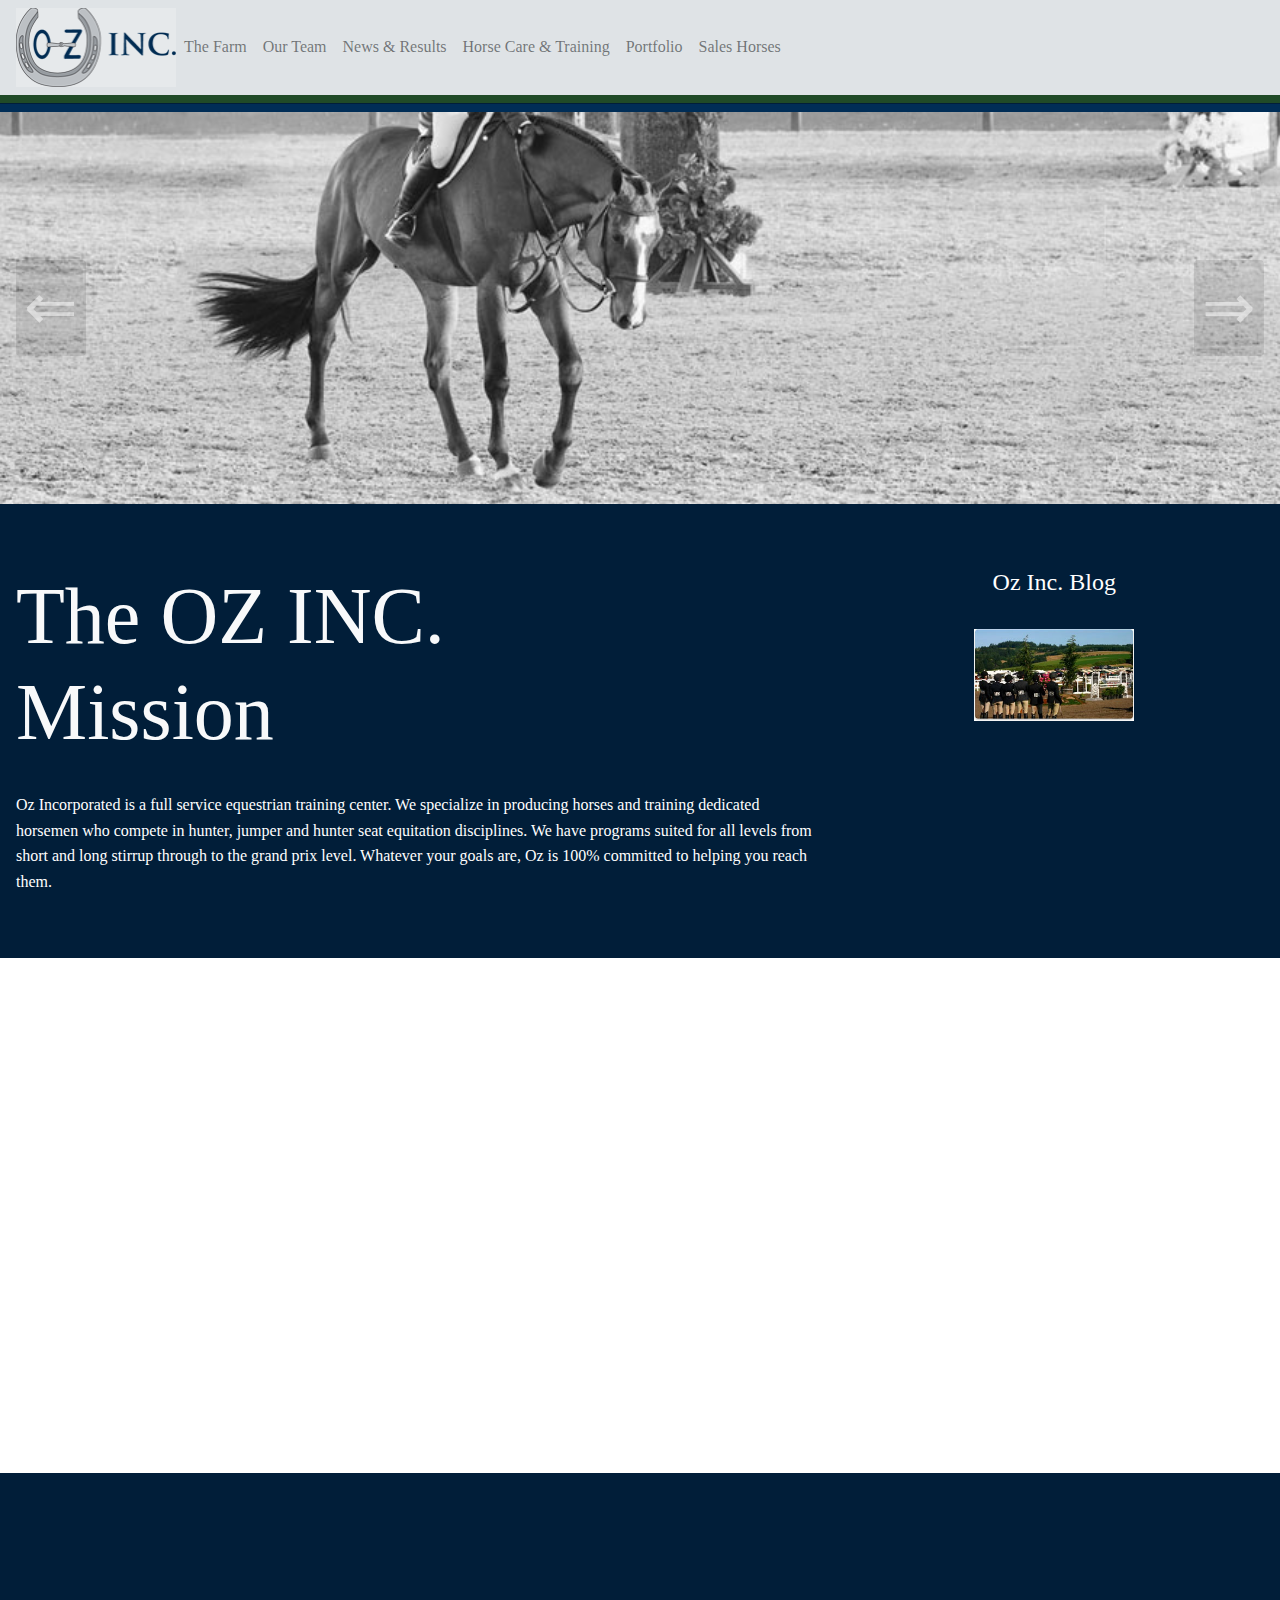
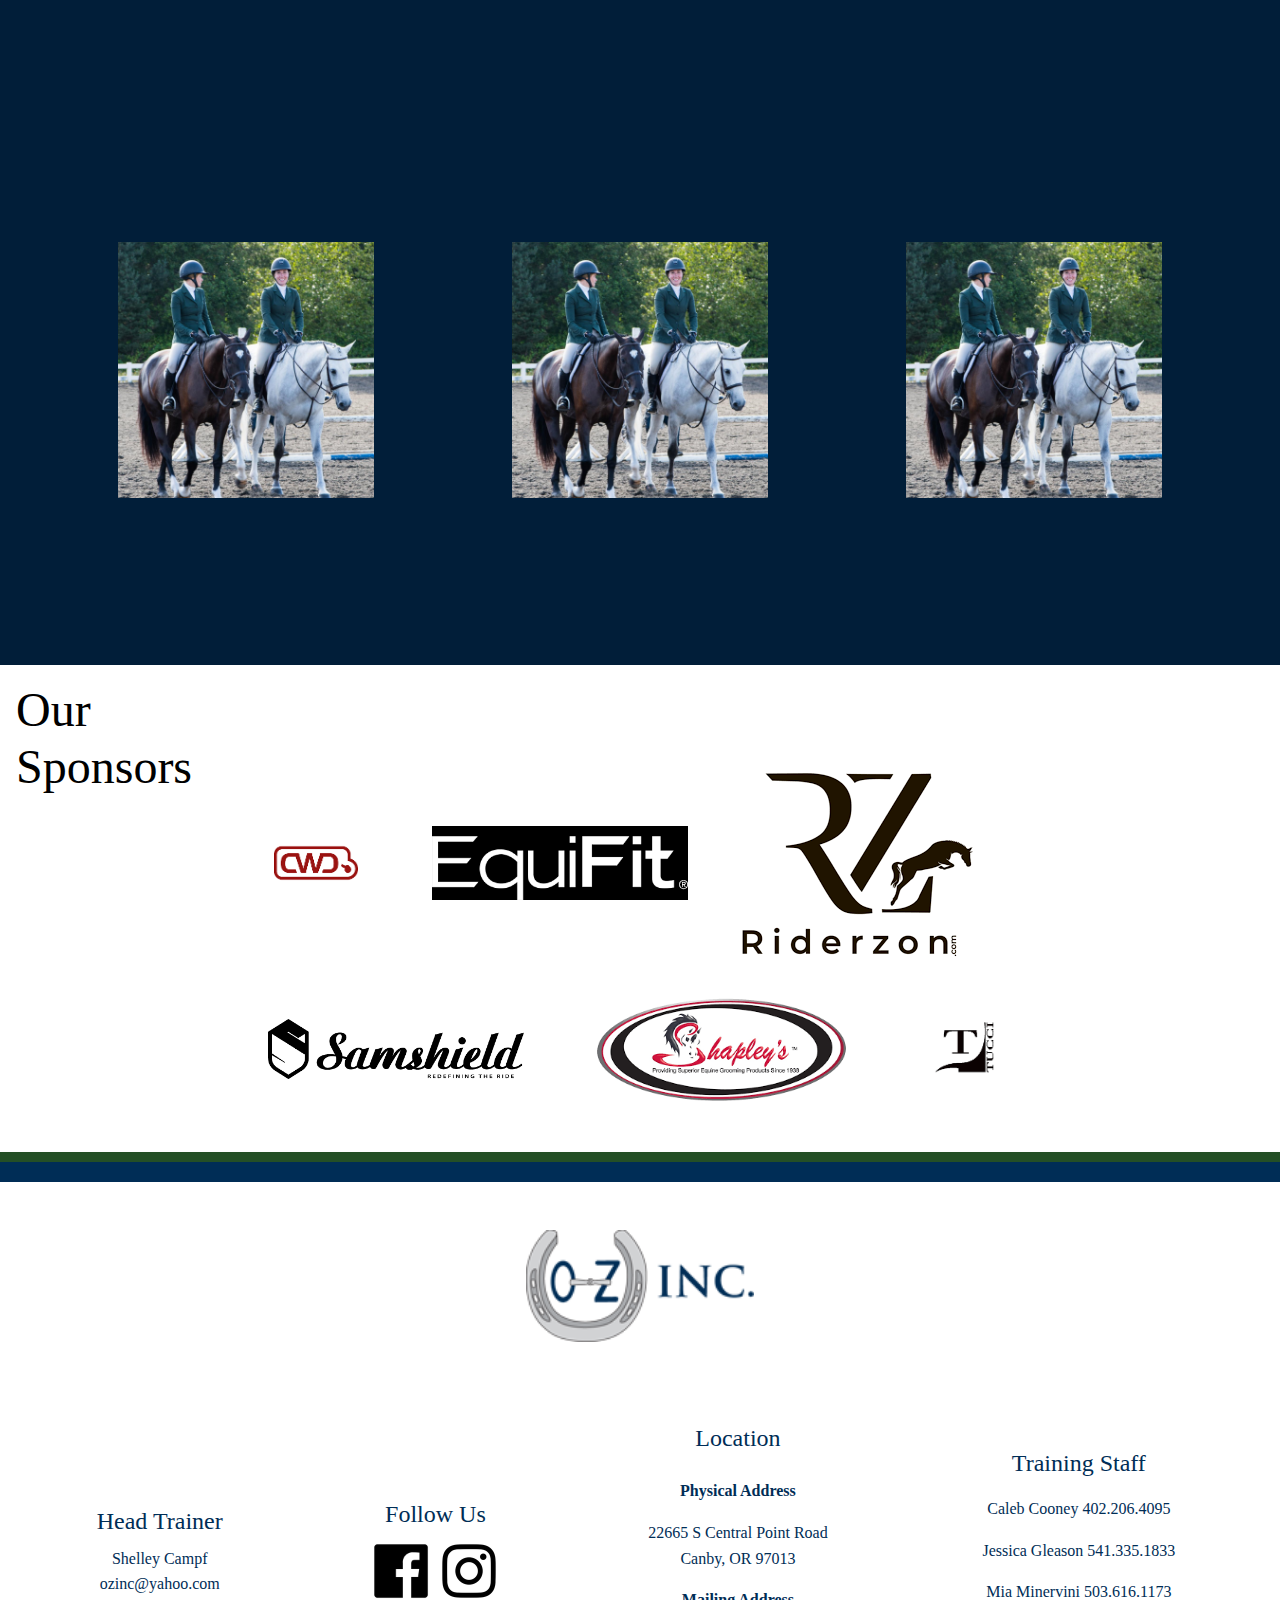
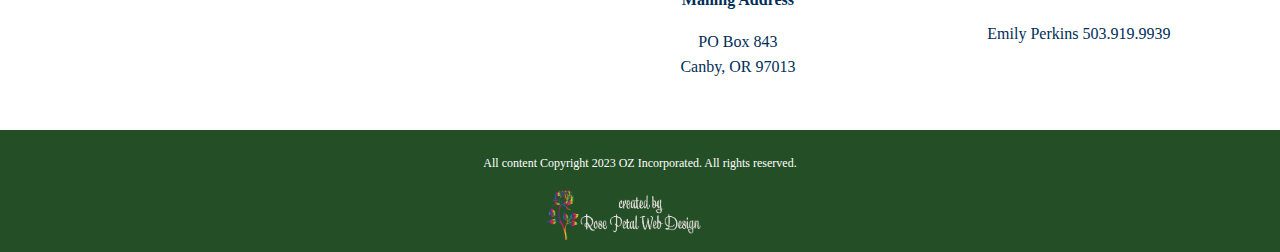
==== commit 6b0abaf3: "added my logo" ====
--- a/index.html
+++ b/index.html
@@ -233,6 +233,9 @@
 
       <div class="bottom-footer">
         All content Copyright 2023 OZ Incorporated. All rights reserved.
+        <div>
+          <img class="rosepetallogo" src="images/icons/rosepetallogo.png" alt="logo"/>       
+         </div>
       </div>
     </div>
     <!--End Footer-->
--- a/styles/oz_style.css
+++ b/styles/oz_style.css
@@ -1129,8 +1129,12 @@
   background-color: #244f26;
   color: #fff;
   text-align: center;
-  padding: 1.5rem;
+  padding-top: 1.5rem;
   font-size: .75rem;
+}
+
+.rosepetallogo {
+  width: 15rem;
 }
 
 /*FOOTER STYLE ENDS*/
@@ -1160,6 +1164,7 @@
   text-align:center;
   margin-bottom: 3rem;
 }
+
 
 
 .hidden {
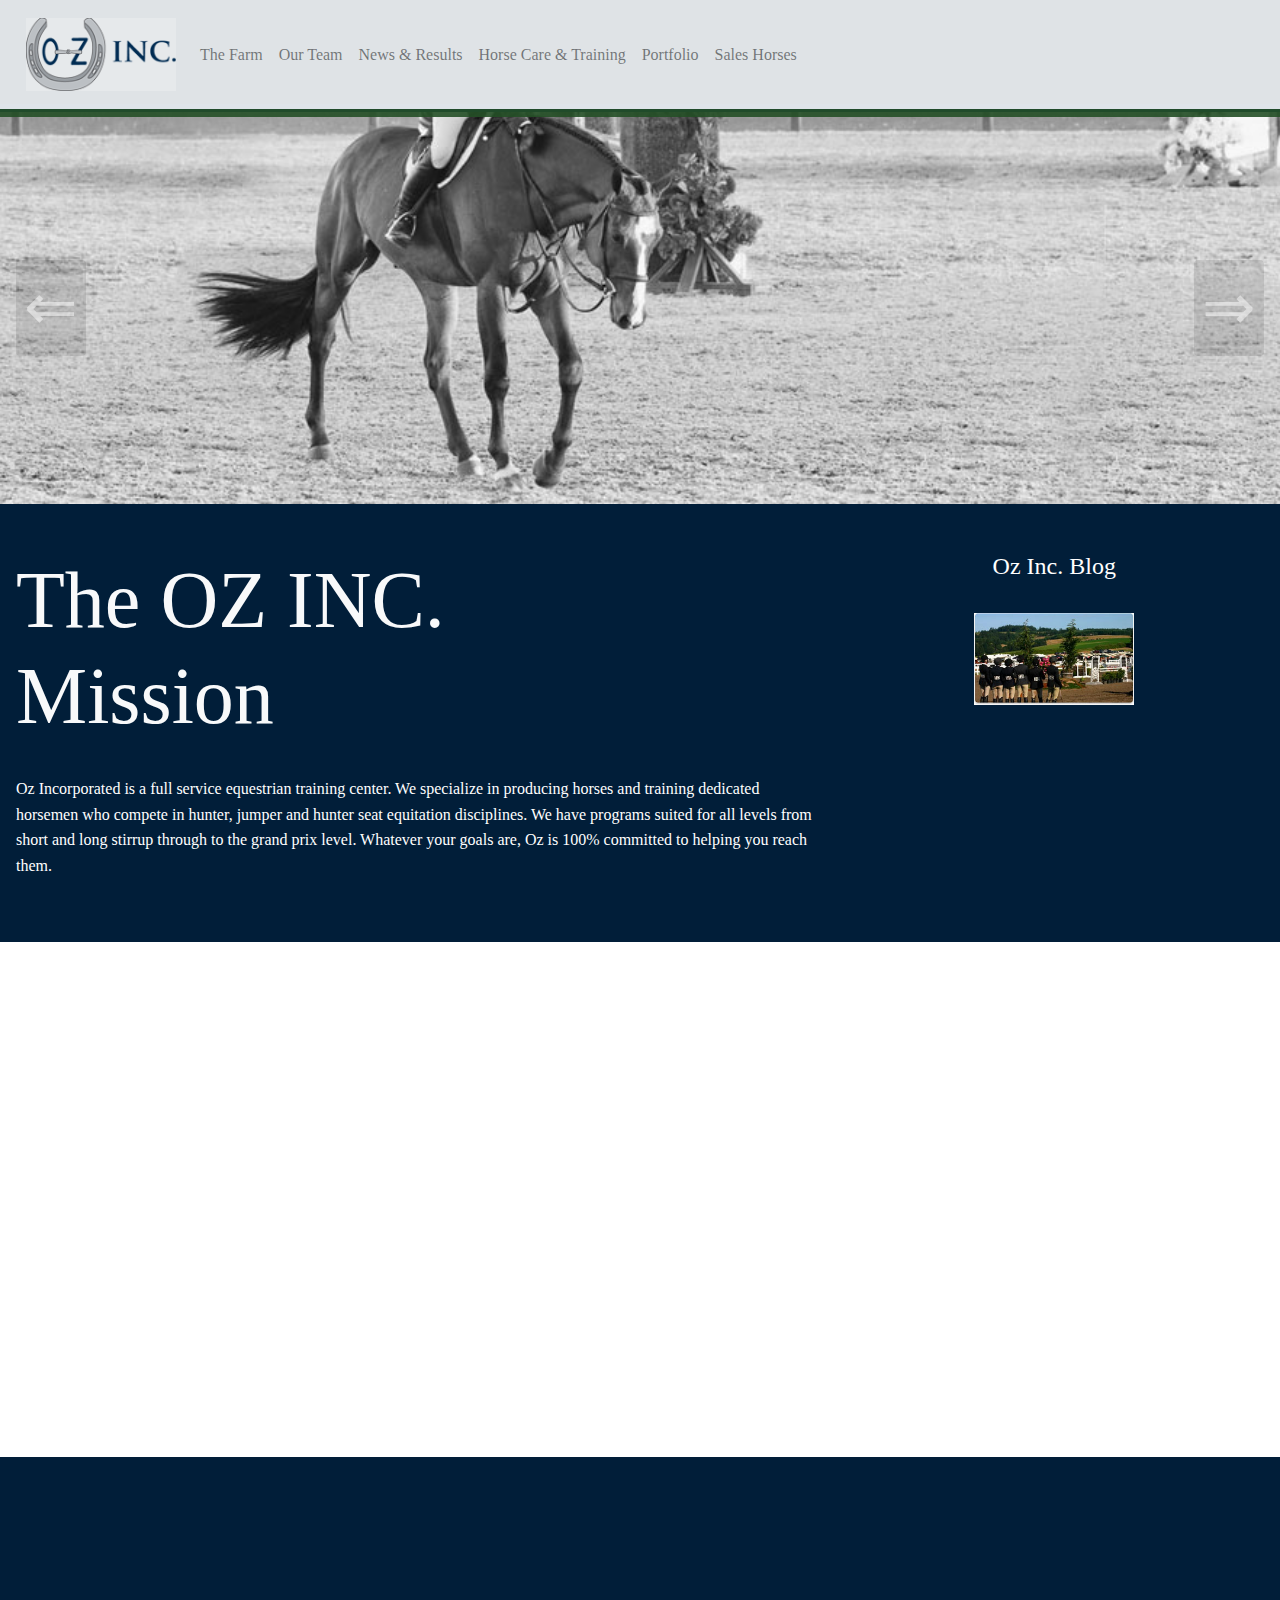
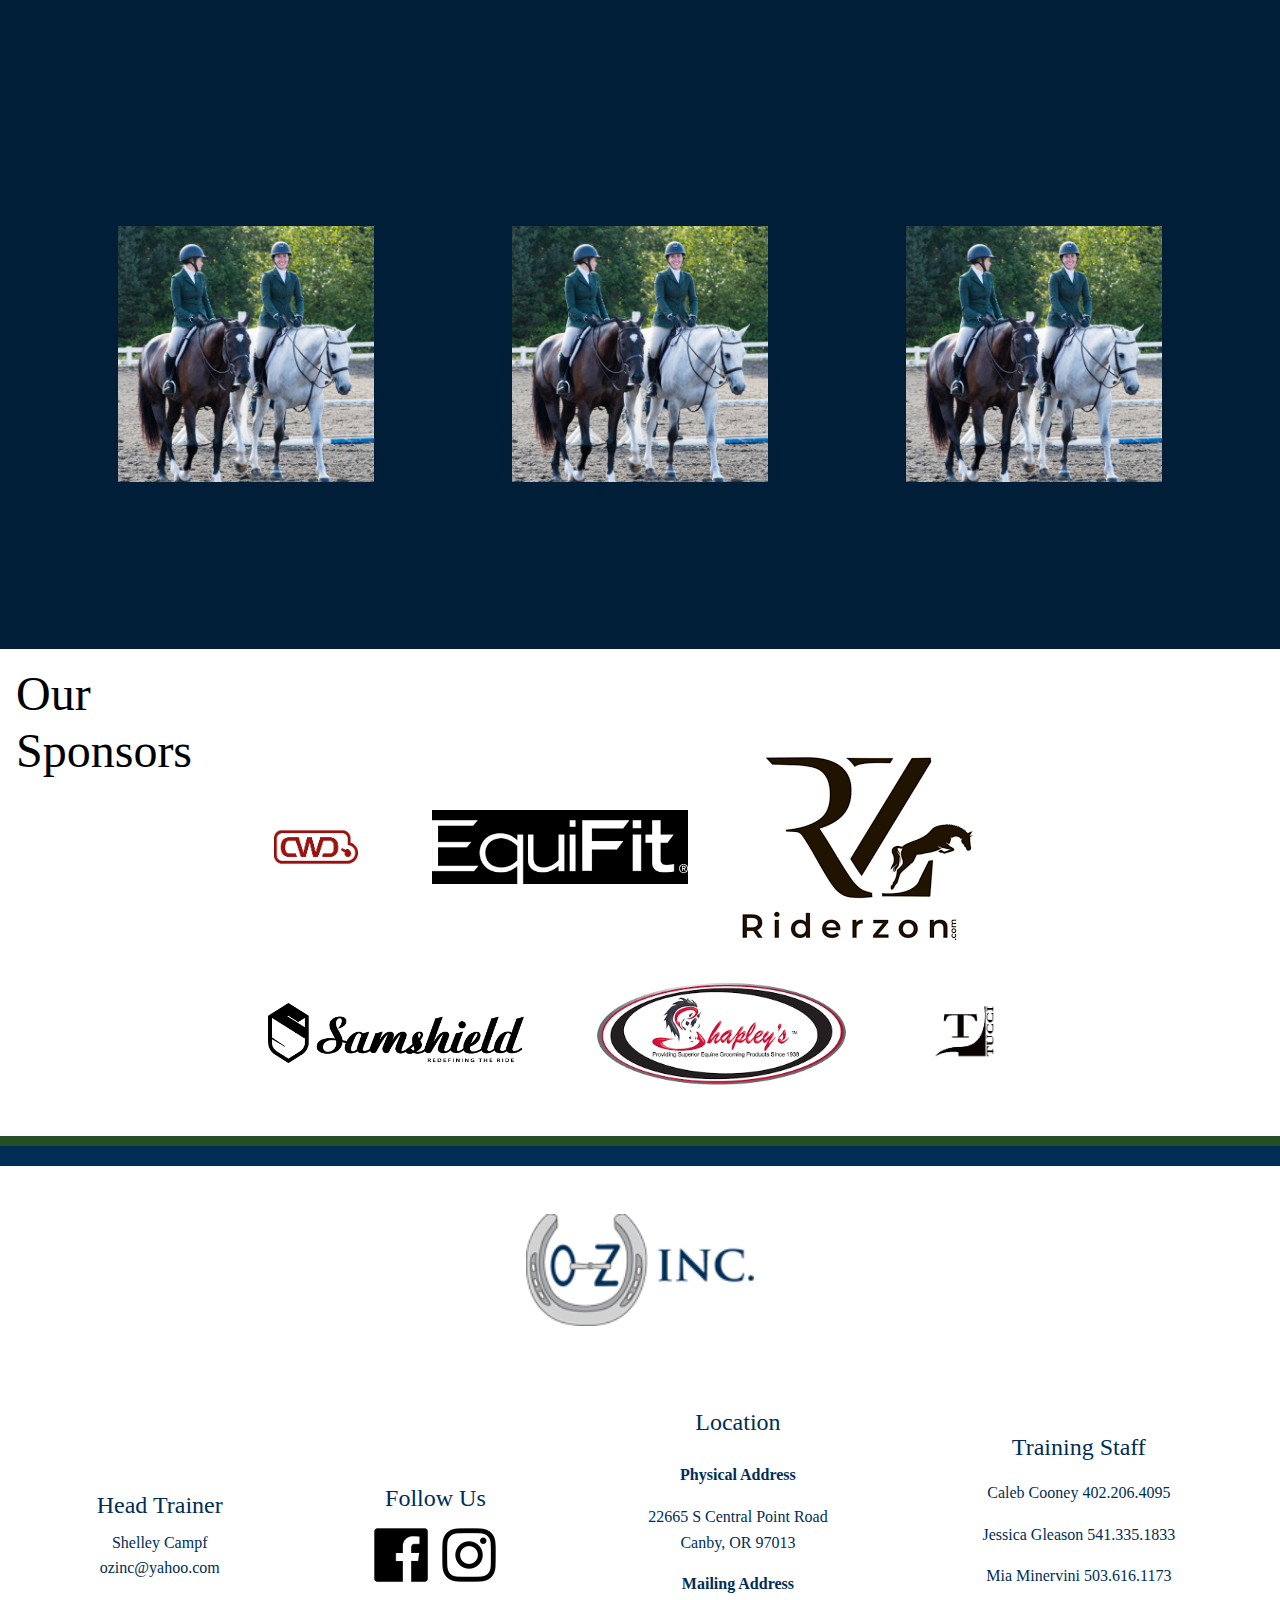
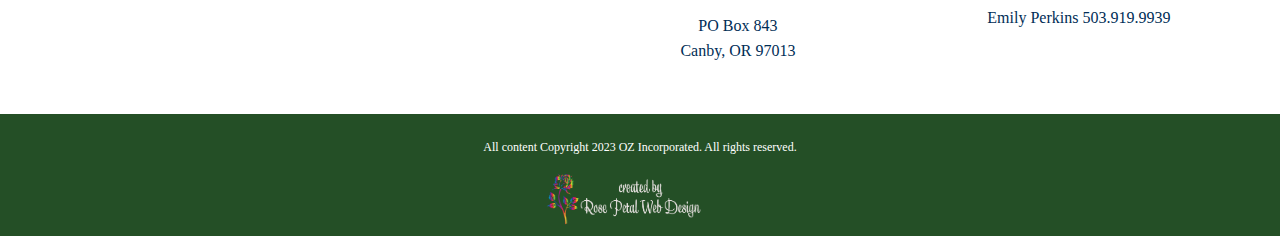
==== commit 6af5dbdf: "cleaned up code and added comments" ====
--- a/index.html
+++ b/index.html
@@ -25,7 +25,7 @@
   <link href="styles/print.css" rel="Stylesheet" type="text/css" media="print" />
 
   <link href="styles/oz_style.css" rel="Stylesheet" type="text/css" media="all" />
-  <link href="styles/keyframes.css" rel="stylesheet" type="text/css" media="all" />
+
 
 
 
@@ -89,10 +89,12 @@
     <!--End of Carousel-->
 
     <!--Start of main body-->
+
+    <!--Start of oz mission and blog section-->
     <div class="container--oz">
       <div class="oz_mission_container">
         <h2 class="text-light oz_mission_container--header hidden">
-          The OZ INC. 
+          The OZ INC.
           <br>
           Mission
         </h2>
@@ -103,26 +105,25 @@
           Oz is 100% committed to helping you reach them.
         </p>
       </div>
-  
+
       <div class="oz_blog">
         <h3 class="oz_blog--header hidden"> Oz Inc. Blog </h3>
         <img id="oz_blog--photo" class="hidden" src="images/blog.jpg" alt="" />
         <p class="oz_blog--text hidden">
-          Keep up with the daily grind of Ozlings, industry news and show results. 
+          Keep up with the daily grind of Ozlings, industry news and show results.
           <br>
           It’s the place to go to stay
           current and informed in the show jumping world. Join the conversation!
           <br>
           <a id="oz_blog--button" class="hidden btn btn-dark" href="/blog"> view more </a>
         </p>
-
-      </div>
-    </div>
-
+      </div>
+    </div>
+    <!--End of oz mission and blog section-->
+
+    <!--Start of head trainer section-->
     <div class="d-flex align-items-center head_trainer--container">
-    
-        <img class="dawson hidden" src="images/shelley/DAWSON.jpg" alt="" />
-    
+      <img class="dawson hidden" src="images/shelley/DAWSON.jpg" alt="" />
       <div class="head_trainer--text">
         <h1 class="head_trainer--title hidden">Head Trainer
           <br />
@@ -140,6 +141,9 @@
         </div>
       </div>
     </div>
+    <!--End of head trainer section-->
+
+    <!--start of sale horse section-->
     <div class="sale_horse--container">
       <div class="sale_horse--title hidden">
         <h3>Buying or Selling a horse?</h3>
@@ -151,7 +155,6 @@
           <br>
           <a class="sale_horse--button btn btn-light" href="blog/?page_id=214"> view more </a>
         </p>
-
       </div>
     </div>
 
@@ -169,8 +172,9 @@
         competing experience enjoyable and prosperous.
       </p>
     </div>
-
-
+    <!--End of sale horse section-->
+
+    <!--Start of sponsors section-->
     <div class="sponsors">
       <h3 class="sponsors_container--header">Our Sponsors </h3>
       <div class="sponsors_container">
@@ -193,6 +197,7 @@
         </div>
       </div>
     </div>
+    <!--End of sponsors section-->
 
     <!--Start footer-->
     <div id="footer">
@@ -234,8 +239,8 @@
       <div class="bottom-footer">
         All content Copyright 2023 OZ Incorporated. All rights reserved.
         <div>
-          <img class="rosepetallogo" src="images/icons/rosepetallogo.png" alt="logo"/>       
-         </div>
+          <img class="rosepetallogo" src="images/icons/rosepetallogo.png" alt="logo" />
+        </div>
       </div>
     </div>
     <!--End Footer-->
@@ -251,7 +256,17 @@
 <script language="javascript">geovisit();</script><noscript><img
     src="http://visit.webhosting.yahoo.com/visit.gif?us1329752159" alt="setstats" border="0" width="1"
     height="1"></noscript>
-<script src="scripts/carousel.js"></script>
+<script src="scripts/jquery-1.3.2.min.js" type="text/javascript"></script>
+<script src="scripts/jquery.easing.1.3.js" type="text/javascript"></script>
+<script src="scripts/swfobject.js" type="text/javascript"></script>
+<script src="scripts/jquery.media.js" type="text/javascript"></script>
+<script src="scripts/layout_fixers.js" type="text/javascript"></script>
+<script src="scripts/utility.js" type="text/javascript"></script>
+<script src="scripts/runes.js" type="text/javascript"></script>
+<script src="scripts/control.js" type="text/javascript"></script>
+<script src="scripts/oz_script.js" type="text/javascript"></script>
+
+<script src="scripts/oz_intro.js" type="text/javascript"></script>
 <script defer src="scripts/scroll.js"></script>
 
 </html>--- a/styles/oz_style.css
+++ b/styles/oz_style.css
@@ -486,6 +486,13 @@
 
 /*Start of the refactor CSS*/
 
+:root {
+  --primary-color: #002D56;
+  --secondary-color: #244f26;
+  --tertiary-color: #ffffff;
+  --quaternary-color: black;
+}
+
 * {
   box-sizing: border-box;
   margin: 0;
@@ -496,7 +503,7 @@
 html {
   width: 100%;
   height: 100%;
-  color: white;
+  color: var(--tertiary-color);
 }
 
 .main_div {
@@ -505,12 +512,12 @@
 }
 
 .font {
-  color: white;
+  color: var(--tertiary-color);
 }
 
 /*NAV STYLE STARTS*/
 #main_nav {
-  border-bottom: #244f26 8px solid;
+  border-bottom: var(--secondary-color) 8px solid;
   opacity: .9;
 }
 
@@ -521,13 +528,15 @@
 
 .oz_logo_nav {
   width: 10rem;
+  padding: .3rem;
+  margin-right: 1rem;
 }
 
 /*NAV STYLE ENDS*/
 
 /*CAROUSEL STYLE STARTS*/
 .carousel {
-  border-top: #002D56 8px solid;
+  border-top: var(--primary-color) 8px solid;
   width: 100%;
   height: 25rem;
   margin-top: 6.5rem;
@@ -580,12 +589,12 @@
 
 .carousel-button:hover,
 .carousel-button:focus {
-  color: white;
+  color: var(--tertiary-color);
   background: rgba(0, 0, 0, .2);
 }
 
 .carousel-button:focus {
-  outline: 1px solid black;
+  outline: 1px solid var(--quaternary-color);
 }
 
 .prev {
@@ -603,7 +612,7 @@
   display: flex;
   justify-content: space-between;
   width: 100%;
-  margin-top: 2rem;
+  padding-top: 1rem;
 }
 
 .oz_mission_container {
@@ -611,7 +620,7 @@
   padding-top: 1rem;
   padding-bottom: 3rem;
   width: 70%;
-  
+
 }
 
 .oz_mission_container--header {
@@ -622,14 +631,14 @@
 
 .oz_mission_container--p {
   font-size: 1rem;
- 
+
 }
 
 .oz_mission_image {
   margin: 3rem;
   padding: 1rem;
-  background-color: white;
-  color: black;
+  background-color: var(--tertiary-color);
+  color: var(--quaternary-color);
   width: 30%;
   object-fit: contain;
   object-position: center;
@@ -680,8 +689,8 @@
 }
 
 .head_trainer--container {
-  background-color: white;
-  color: black;
+  background-color: var(--tertiary-color);
+  color: var(--quaternary-color);
   width: 100%;
   padding-top: 3rem;
 }
@@ -697,8 +706,9 @@
 
 .head_trainer--button {
   margin: 2rem;
-  text-align:center;
-}
+  text-align: center;
+}
+
 .candid_photo--container {
   display: flex;
   justify-content: space-evenly;
@@ -742,8 +752,8 @@
 }
 
 .sponsors {
-  background-color: white;
-  color: black;
+  background-color: var(--tertiary-color);
+  color: var(--quaternary-color);
   padding: 1rem;
   display: flex;
   justify-content: space-between;
@@ -752,14 +762,14 @@
 .sponsors_container--header {
   font-size: 3rem;
   margin-right: 2rem;
-  background-color: white;
-  color: black;
+  background-color: var(--tertiary-color);
+  color: var(--quaternary-color);
 }
 
 .sponsors_container--text {
   font-size: 1rem;
-  background-color: white;
-  color: black;
+  background-color: var(--tertiary-color);
+  color: var(--quaternary-color);
   padding: 1rem;
 }
 
@@ -784,12 +794,12 @@
   object-position: 60%;
   margin-top: 6.5rem;
   position: relative;
-  border-bottom: 10px solid #244f26;
+  border-bottom: 10px solid var(--secondary-color);
 }
 
 .farm--header {
   font-size: 5rem;
-  margin: 2rem 1rem 2rem 1rem;
+  padding: 2rem 1rem 2rem 1rem;
 }
 
 .farm--second-header {
@@ -812,7 +822,7 @@
 }
 
 .coursel_container {
-  border-top: #002D56 8px solid;
+  border-top: var(--primary-color) 8px solid;
   width: 100%;
   height: 70%;
   position: relative;
@@ -821,7 +831,7 @@
 
 .tour--container {
   background-color: white;
-  color: #002D56;
+  color: var(--primary-color);
   padding: 3rem;
 }
 
@@ -844,7 +854,7 @@
 
 .our_team--header-text {
   font-size: 1rem;
-  color: #002D56;
+  color: var(--primary-color);
   text-align: center;
   padding: 2rem;
   margin: 2rem;
@@ -868,15 +878,15 @@
 }
 
 .our_team--main {
-  background-color: white;
+  background-color: var(--tertiary-color);
 }
 
 .our_team--staff-container {
-  background-color: white;
+  background-color: var(--tertiary-color);
   padding: 1.5rem;
   border-bottom: 1px solid grey;
   margin-top: 4rem;
-  margin-bottom: 4rem;
+  padding-bottom: 4rem;
 }
 
 .our_team--staff-div {
@@ -884,8 +894,8 @@
 }
 
 .our_team--staff-header {
-  color: #002D56;
-  background-color: white;
+  color: var(--primary-color);
+  background-color: var(--tertiary-color);
   font-size: 3rem;
   text-align: center;
   padding-top: 4rem;
@@ -893,19 +903,19 @@
 
 .our_team--staff-photo {
   width: 30rem;
-  border: 2px solid #002D56;
+  border: 2px solid var(--primary-color);
   padding: 1rem;
   height: auto;
 }
 
 .our_team--staff-title {
-  color: #002D56;
+  color: var(--primary-color);
   font-size: 2rem;
   text-align: center;
 }
 
 .our_team--staff-position {
-  color: #002D56;
+  color: var(--primary-color);
   font-size: 1rem;
   font-weight: bold;
   text-align: center;
@@ -913,7 +923,7 @@
 }
 
 .our_team--staff-text {
-  color: #002D56;
+  color: var(--primary-color);
   font-size: 1rem;
   text-align: center;
 }
@@ -929,7 +939,7 @@
   object-position: 60%;
   margin-top: 6.5rem;
   position: relative;
-  border-bottom: 10px solid #244f26;
+  border-bottom: 10px solid var(--secondary-color);
 }
 
 .horse_care--header {
@@ -943,7 +953,7 @@
 
 .care--main {
   padding: 0rem;
-  border-bottom: 20px solid #244f26;
+  border-bottom: 20px solid var(--secondary-color);
 }
 
 .care_photo {
@@ -978,11 +988,11 @@
 }
 
 .horse_care--training-container {
-  background-color: white;
-  color: #002D56;
+  background-color: var(--tertiary-color);
+  color: var(--primary-color);
   font-size: 1.25rem;
   padding: 5rem;
-  border-bottom: 20px solid #244f26;
+  border-bottom: 20px solid var(--secondary-color);
 }
 
 .horse_care--title {
@@ -1056,7 +1066,7 @@
 
 .portfolio_picture {
   width: 30rem;
-  border: 3px solid white;
+  border: 3px solid var(--tertiary-color);
   margin: 2rem 2rem 0rem 2rem;
   ;
 }
@@ -1066,16 +1076,14 @@
   text-align: center;
 }
 
-
-
 /*PORTFOLIO DESIGN ENDS*/
 
 
 /*FOOTER STYLE STARTS*/
 #footer {
-  background-color: white;
-  color: #002D56;
-  border-top: #244f26 solid 10px;
+  background-color: var(--tertiary-color);
+  color: var(--primary-color);
+  border-top: var(--secondary-color) solid 10px;
   width: 100%;
   display: flex;
   flex-direction: column;
@@ -1115,7 +1123,7 @@
 }
 
 .footer-div--logo {
-  border-top: #002D56 solid 20px;
+  border-top: var(--primary-color) solid 20px;
   text-align: center;
   padding-top: 1rem;
 }
@@ -1126,8 +1134,8 @@
 }
 
 .bottom-footer {
-  background-color: #244f26;
-  color: #fff;
+  background-color: var(--secondary-color);
+  color: var(--tertiary-color);
   text-align: center;
   padding-top: 1.5rem;
   font-size: .75rem;
@@ -1139,6 +1147,8 @@
 
 /*FOOTER STYLE ENDS*/
 
+
+/*DIVIDER AND LOGO UNIVERSAL STYLES STARTS*/
 .divider {
   width: 45rem;
 }
@@ -1161,12 +1171,13 @@
 }
 
 .oz_logo--div {
-  text-align:center;
+  text-align: center;
   margin-bottom: 3rem;
 }
 
-
-
+/*DIVIDER AND LOGO UNIVERSAL STYLES ENDS*/
+
+/*SCROLLING EFFECT STYLE STARTS*/
 .hidden {
   opacity: 0;
   transform: translateY(100%);
@@ -1177,6 +1188,8 @@
   opacity: 1;
   transform: translateY(0);
 }
+
+/*SCROLLING EFFECT STYLE ENDS*/
 
 
 /*MEDIA QUERIES FOR SMALLER DESKTOPS AND SREENS*/
@@ -1191,6 +1204,7 @@
     padding: auto;
   }
 
+  /*INDEX MEDIA QUERIES START FOR 990px*/
   .container--oz {
     flex-direction: column;
     align-items: center;
@@ -1213,9 +1227,9 @@
     flex-direction: column;
   }
 
- #oz_blog--photo {
-  width: 10rem;
- }
+  #oz_blog--photo {
+    width: 10rem;
+  }
 
   .head_trainer--container {
     justify-content: space-evenly;
@@ -1225,6 +1239,7 @@
   .head_trainer--button {
     text-align: center;
   }
+
   .head_trainer--image {
     padding-top: 80px;
     width: 50%;
@@ -1248,7 +1263,47 @@
     justify-content: space-around;
     width: 100%;
   }
-
+  /*INDEX MEDIA QUERIES END FOR 990px*/
+
+  /*THE FARM MEDIA QUERIES START FOR 990px*/
+  .farm--div {
+    flex-direction: column;
+  }
+
+  .farm--div-mid {
+    flex-direction: column-reverse;
+  }
+  /*THE FARM MEDIA QUERIES END FOR 990px*/
+
+  /*OUR TEAM MEDIA QUERIES START FOR 990px*/
+  .our_team--shelley-container {
+    flex-direction: column-reverse;
+  }
+
+  .our_team--staff-container {
+    flex-direction: column;
+    padding: 3rem;
+  }
+  /*OUR TEAM MEDIA QUERIES END FOR 990px*/
+
+  /*HORSE CARE MEDIA QUERIES START FOR 990px*/
+  .care--main {
+    flex-direction: column-reverse;
+    text-align: center;
+  }
+
+  .care_photo {
+    width: 40rem;
+  }
+
+  .horse_care--main-div {
+    flex-direction: column;
+    align-items: center;
+    text-align: center;
+  }
+  /*HORSE CARE MEDIA QUERIES END FOR 990px*/
+
+  /*PORTFOLIO MEDIA QUERIES START FOR 990px*/
   .portfolio_container {
     flex-direction: column;
     justify-content: center;
@@ -1263,52 +1318,24 @@
     width: 30rem;
   }
 
-  .our_team--shelley-container {
-    flex-direction: column-reverse;
-  }
-
-  .our_team--staff-container {
-    flex-direction: column;
-    padding: 3rem;
-  }
-
-  .farm--div {
-    flex-direction: column;
-  }
-
-  .farm--div-mid {
-    flex-direction: column-reverse;
-  }
-
-  .care--main {
-    flex-direction: column-reverse;
-    text-align: center;
-
-  }
-
-  .care_photo {
-    width: 40rem;
-  }
-
-  .horse_care--main-div {
-    flex-direction: column;
-    align-items: center;
-    text-align: center;
-  }
-
+  /*PORTFOLIO MEDIA QUERIES END FOR 990px*/
+
+  /*UNIVERSAL DEIVER MEDIA QUERY FOR 990px*/
   .divider_white {
     width: 30rem;
   }
 }
 
 @media screen and (max-width: 768px) {
+
+  /*INDEX MEDIA QUERIES START FOR 768px*/
   .oz_mission_container {
     width: 30rem;
   }
 
   .dawson {
     width: 30rem;
-  }  
+  }
 
   .head_trainer--container {
     flex-direction: column;
@@ -1340,9 +1367,12 @@
     align-items: center;
   }
 
- .our_team--staff-container {
-  padding: .5rem;
- }
+  /*INDEX MEDIA QUERIES END FOR 768px*/
+
+  /*OUR TEAM MEDIA QUERIES START FOR 768px*/
+  .our_team--staff-container {
+    padding: .5rem;
+  }
 
   .horse_care--leo {
     width: 20rem;
@@ -1351,7 +1381,9 @@
   .care_photo {
     width: 25rem;
   }
-
+  /*OUR TEAM MEDIA QUERIES END FOR 768px*/
+
+  /*FOOTER MEDIA QUERY FOR 768px*/
   .footer-div {
     flex-direction: column;
     width: 100%;
@@ -1360,6 +1392,7 @@
 
 @media screen and (max-width: 575px) {
 
+  /*INDEA MEDIA QUERIES START FOR 575px*/
   .oz_mission_container {
     width: 18rem;
     margin: 0rem;
@@ -1395,6 +1428,36 @@
     width: 10rem;
   }
 
+  /*INDEX MEDIA QUERIES END FOR 575px*/
+
+  /*THE FARM MEDIA QUERIES START FOR 575px*/
+  .farm--image {
+    width: 20rem;
+  }
+
+  .horse_care--training-description {
+    width: 15rem;
+  }
+
+  .horse_care--text {
+    flex-direction: column;
+  }
+
+  .care_photo {
+    width: 20rem;
+  }
+
+  .horse_care--leo {
+    width: 15rem;
+  }
+
+  .horse_care--training-photo {
+    width: 15rem;
+  }
+
+  /*THE FARM MEDIA QUERIES END FOR 575px*/
+
+  /*OUR TEAM MEDIA QUERIES START FOR 575px*/
   .our_team--shelley-photo {
     width: 20rem;
   }
@@ -1416,43 +1479,20 @@
   .our_team--shelley-title {
     font-size: 2.5rem;
   }
+
   .our_team--header-text {
     margin: 1rem;
   }
 
-  .farm--image {
-    width: 20rem;
-  }
-
-  .horse_care--training-description {
-    width: 15rem;
-  }
-
-  .horse_care--text {
-    flex-direction: column;
-  }
-
-  .care_photo {
-    width:20rem;
-  }
-
-  .horse_care--leo {
-    width: 15rem;
-  }
-
-  .horse_care--training-photo {
-    width: 15rem;
-  }
-
-  .divider_white {
-    width: 15rem;
-  }
-  /*MEDIA QUERIES FOR PORTFOLIO*/
+  /*OUR TEAM MEDIA QUERIES END FOR 575px*/
+
+  /*MEDIA QUERY FOR PORTFOLIO FOR 575px*/
   .portfolio_picture {
     width: 20rem;
     margin: auto;
   }
 
+  /*FOORTER MEDIA QUERIES START FOR 575px*/
   .footer-div {
     flex-direction: column;
     width: 100%;
@@ -1463,20 +1503,26 @@
     justify-content: center;
 
   }
-
-
+  /*FOORTER MEDIA QUERIES END FOR 575px*/
+
+  /*UNIVERSAL DIVIDER MEDIA QUERY FOR 575px*/
+  .divider_white {
+    width: 15rem;
+  }
 
 }
 
 @media screen and (max-width: 300px) {
- .oz_mission_container {
-  width: 15rem;
- }
-
- .oz_mission_container--header {
-  width: 15rem;
- }
- 
+
+  /*INDEX MEDIA QUERIES START FOR 300px*/
+  .oz_mission_container {
+    width: 15rem;
+  }
+
+  .oz_mission_container--header {
+    width: 15rem;
+  }
+
   .dawson {
     width: 15rem;
   }
@@ -1495,12 +1541,9 @@
     margin: 0;
     margin-top: 1rem;
   }
-
-  .portfolio_picture {
-    width: 15rem;
-    margin-left: auto;
-  }
-
+  /*INDEX MEDIA QUERIES END FOR 300px*/
+
+  /*OUR TEAM MEDIA QUERIES START FOR 300px*/
   .our_team--header {
     width: 15rem;
     font-size: 2.5rem;
@@ -1520,8 +1563,11 @@
     width: 15rem;
   }
 
+  /*OUR TEAM MEDIA QUERIES END FOR 300px*/
+
+  /*HORSE CARE MEDIA QUERIES START FOR 300px*/
   .care_photo {
-    width:15rem;
+    width: 15rem;
   }
 
   .horse_care--leo {
@@ -1531,12 +1577,21 @@
   .horse_care--training-photo {
     width: 10rem;
   }
-
-  .divider_white {
-    width: 15rem;
-  }
-
+  /*HORSE CARE MEDIA QUERIES END FOR 300px*/
+
+  /*PORTFOLIO MEDIA QUERY FOR 300px*/
+  .portfolio_picture {
+    width: 15rem;
+    margin-left: auto;
+  }
+
+  /*FOOTER MEDIA QUERY FOR 300px*/
   #footer-logo {
     width: 10rem;
   }
+
+  /*UNIVERSAL MEDIA QUERY FOR DIVIDER AT 300px*/
+  .divider_white {
+    width: 15rem;
+  }
 }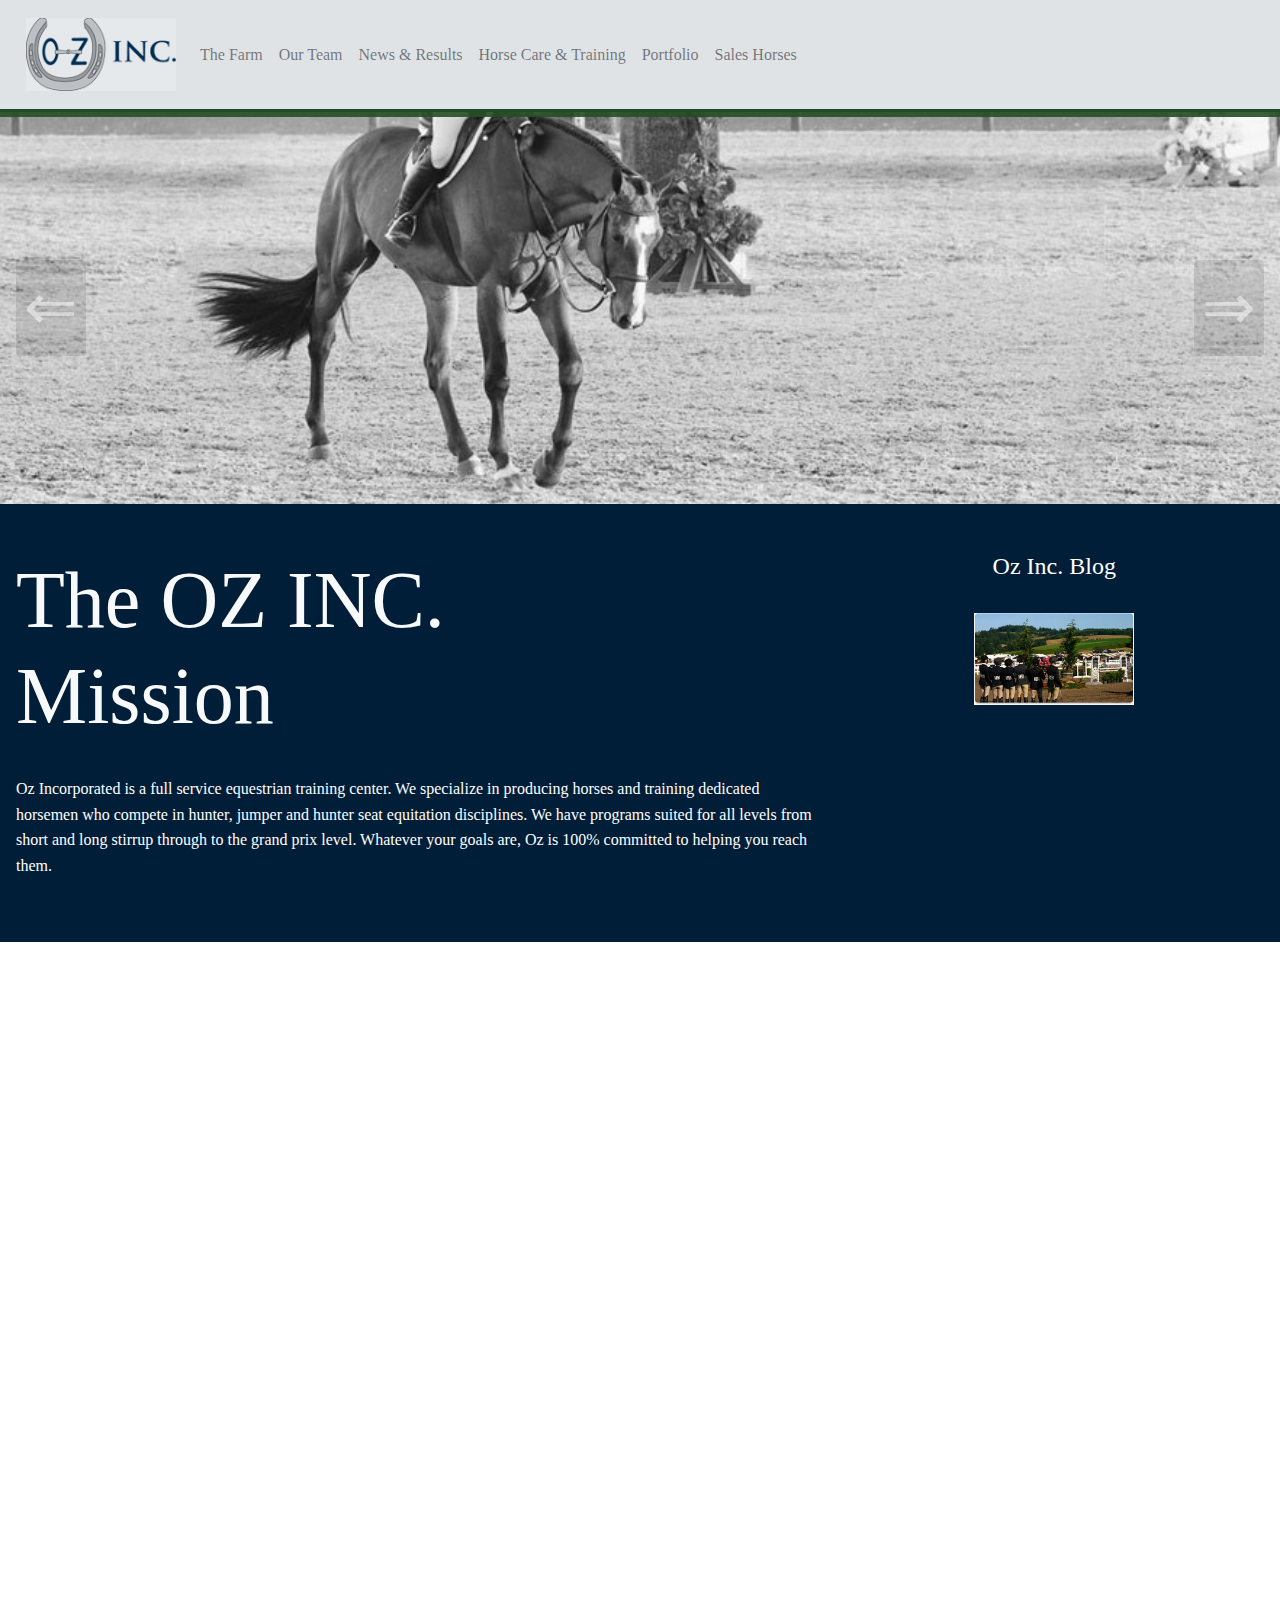
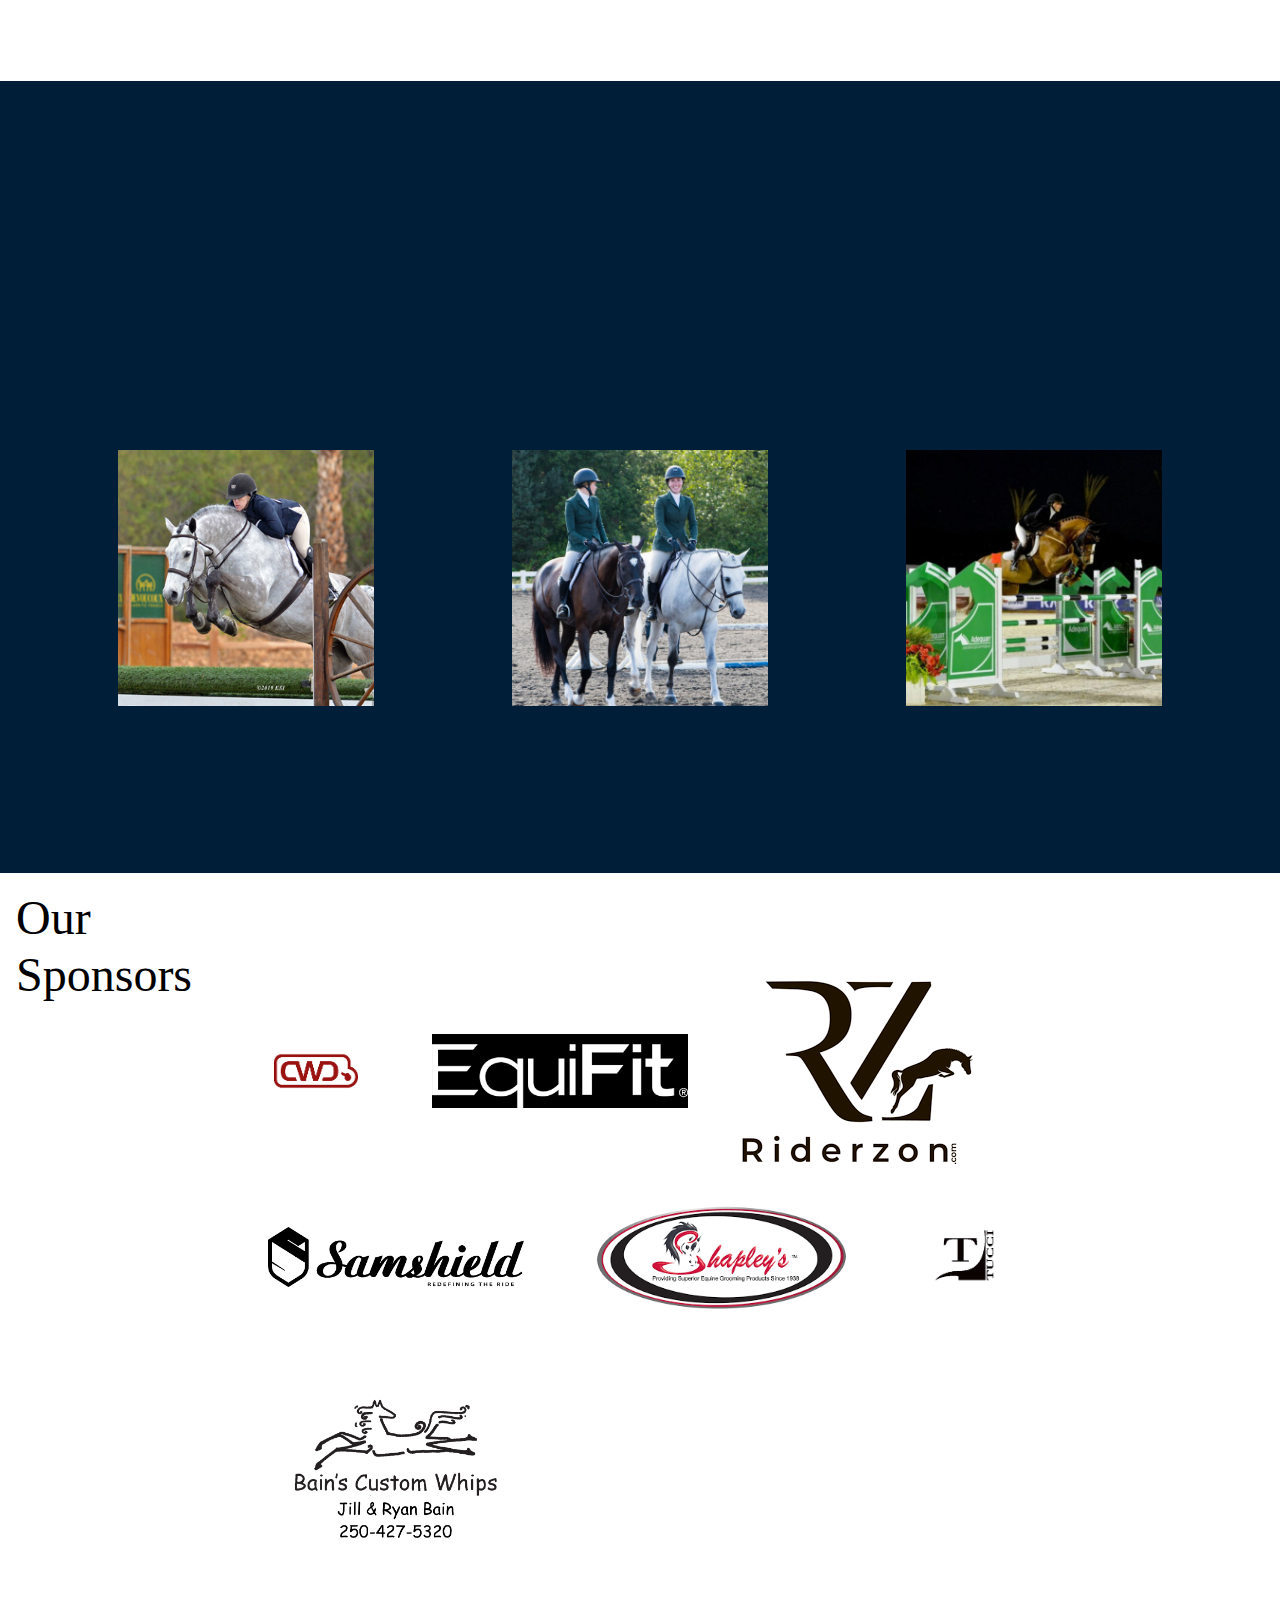
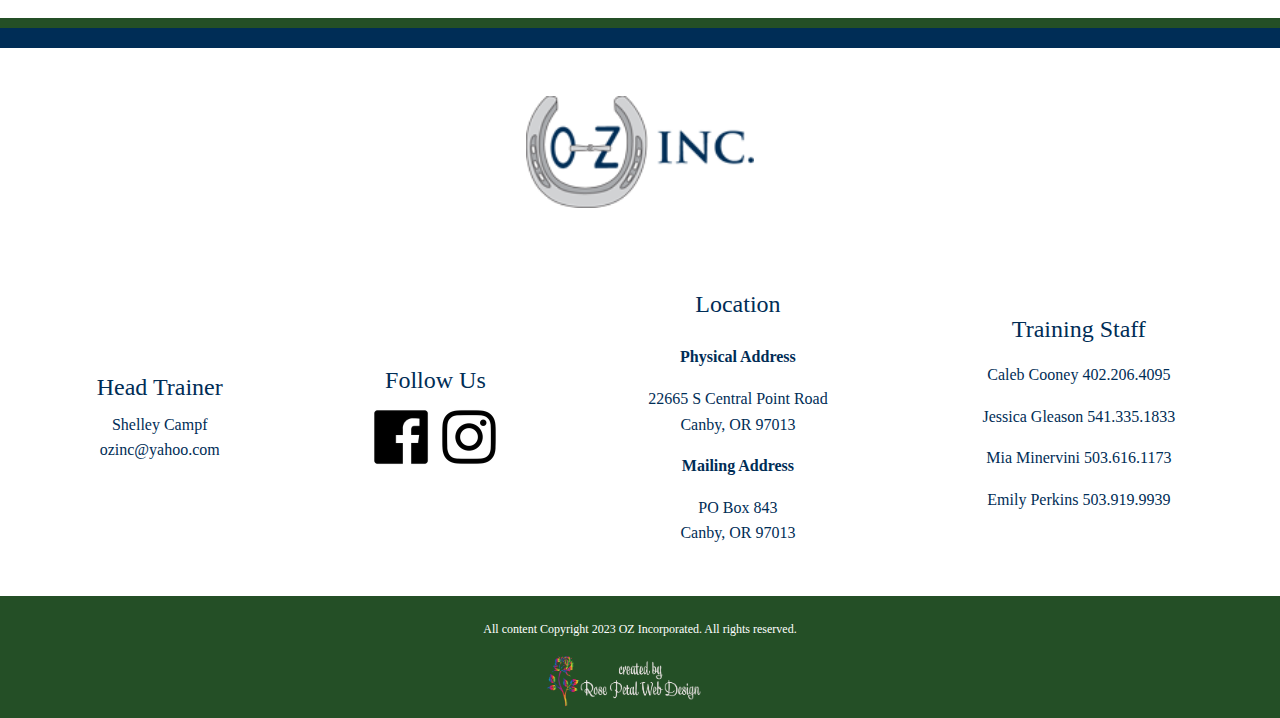
==== commit 713ef124: "cleaning up some text and pictures before launch" ====
--- a/index.html
+++ b/index.html
@@ -83,6 +83,22 @@
           <li class="slide">
             <img id="carousel_img" src="images/carousel/3.jpg" alt="" />
           </li>
+          <li class="slide">
+            <img id="carousel_img" src="images/carousel/4.jpg" alt="" />
+          </li>
+          <li class="slide">
+            <img id="carousel_img" src="images/carousel/5.jpg" alt="" />
+          </li>
+          <li class="slide">
+            <img id="carousel_img" src="images/carousel/6.jpg" alt="" />
+          </li>
+          <li class="slide">
+            <img id="carousel_img" src="images/carousel/7.jpg" alt="" />
+          </li>
+          <li class="slide">
+            <img id="carousel_img" src="images/carousel/8.jpg" alt="" />
+          </li>
+         
         </ul>
       </div>
     </section>
@@ -131,10 +147,8 @@
         </h1>
         <p class="head_trainer--p hidden">
           Shelley has been in the hunter jumper business for over 30 years. She owns and operates Oz Incorporated, in
-          Canby, Oregon. Shelley has been an integral part of national governance since 2003. She was a founding board
-          member of the United States Hunter Jumper Association and sat on that board for a record 14 straight years. To
-          learn
-          more about Shelley and her talented team of trainers click here!
+          Canby, Oregon. Shelley also co-owns Team NW Equestrian Sports, a horse show management company that runs several National shows in the Portland area. An avid exhibitor herself, Shelley was Champion or Reserve 14 years straight in the NW Professional World Champion Hunter Rider Standings. She was Champion in 2008, 2009, 2010, 2013, 2015, 2016, 2017,  2019, 2021 and 2022 and Reserve in 2011, 2012, 2014, and 2018. (2020 did not compete due to COVID). She has trained the ASPCA Maclay Regional winner on numerous occasions as well as many WCHR Regional Champions, HOTY Zone 9 Champions and OHJA Champions in hunters, jumpers and equitation. At the 2015 National Horse Show in Lexington, KY, Shelley trained Papyrus and Bailey Smith to the Grand Champion Large Junior Hunter and rode and trained Alexandra Zell’s, Playlist to the Reserve Champion in the Green Conformation.
+          To learn more about Shelley and her talented team of trainers click below!
         </p>
         <div class="head_trainer--button hidden">
           <a href="our_team.html"><button class="btn btn-dark" type="button">Our Team</button></a>
@@ -159,9 +173,9 @@
     </div>
 
     <div class="candid_photo--container">
+      <img class="candid_photo--1" src="images/horses/cade.jpg" alt="" />
       <img class="candid_photo--1" src="images/horses/britandalyssa.png" alt="" />
-      <img class="candid_photo--1" src="images/horses/britandalyssa.png" alt="" />
-      <img class="candid_photo--1" src="images/horses/britandalyssa.png" alt="" />
+      <img class="candid_photo--1" src="images/horses/cooper.jpg" alt="" />
     </div>
 
     <div class="quote hidden">
@@ -185,14 +199,15 @@
         </p>
         <div class="sponsors_container--spacing">
           <div class="sponsors_container--logo">
-            <img id="sponsor--logo-1" src="images/sponsors/CWD.png" alt="Oz Incorporated Logo" />
-            <img id="sponsor--logo-2" src="images/sponsors/Equifit.png" alt="Oz Incorporated Logo" />
-            <img id="sponsor--logo-1 hidden" src="images/sponsors/RIDERZON.png" alt="Oz Incorporated Logo" />
+            <img id="sponsor--logo-1" src="images/sponsors/CWD.png" alt="Sponsor Logo" />
+            <img id="sponsor--logo-2" src="images/sponsors/Equifit.png" alt="Sponsor Logo" />
+            <img id="sponsor--logo-1 hidden" src="images/sponsors/RIDERZON.png" alt="Sponsor Logo" />
           </div>
           <div class="sponsors_container--logo">
-            <img id="sponsor--logo-2" src="images/sponsors/Samshield.png" alt="Oz Incorporated Logo" />
-            <img id="sponsor--logo-2" src="images/sponsors/Shapleys.png" alt="Oz Incorporated Logo" />
-            <img id="sponsor--logo-1" src="images/sponsors/TUCCI.png" alt="Oz Incorporated Logo" />
+            <img id="sponsor--logo-2" src="images/sponsors/Samshield.png" alt="Sponsor Logo" />
+            <img id="sponsor--logo-2" src="images/sponsors/Shapleys.png" alt="Sponsor Logo" />
+            <img id="sponsor--logo-1" src="images/sponsors/TUCCI.png" alt="Sponsor Logo" />
+            <img id="sponsor--logo-2" src="images/sponsors/bains.png" alt="Sponsor Logo" />
           </div>
         </div>
       </div>
@@ -267,6 +282,7 @@
 <script src="scripts/oz_script.js" type="text/javascript"></script>
 
 <script src="scripts/oz_intro.js" type="text/javascript"></script>
+<script src="scripts/carousel.js" type="text/javascript"></script>
 <script defer src="scripts/scroll.js"></script>
 
 </html>--- a/styles/deskman_override.css
+++ b/styles/deskman_override.css
@@ -3,7 +3,7 @@
 	any backend code.
 */
 
-/*
+
 body.deskman {
   background-image: none;
   background-color: #fff;
@@ -98,7 +98,7 @@
   across browsers of the 'list marker'
 */
 
-/*
+
 .deskman ul, .deskman ol {
   margin: 0 0 10px 0;
 }
@@ -131,12 +131,12 @@
   font-size: 1.3em;
   font-style: italic;
 }
-*/
+
 
 /* ------------------------- in line elements and links ------------
 */
 
-/*
+
 .deskman hr {
   border-bottom: 1px solid #c2c2cc;
   border-top: 1px solid #fff;
@@ -169,7 +169,7 @@
   text-decoration: none;
   color: #005826;
 }
-*/
+
 
 /* ------------------------- forms ----------------------------
   with using 'table-less' forms, I set the width of the labels and but break tags
@@ -180,7 +180,7 @@
   on the containing element
 */
 
-/*
+
 .deskman fieldset, fieldset.deskman {
   padding: 5px 10px;
 }
@@ -244,8 +244,8 @@
   traditionaly, the first row in a table if put inside of the 'thead' (table head) tag
   the first element of each row is then put into a 'th' (table headline) cell tag
 
-/* ------------------------- blockquote -----------------------
-*/
+/* ------------------------- blockquote -----------------------*/
+
 .deskman blockquote {
 	float: left;
 	margin-bottom:45px;
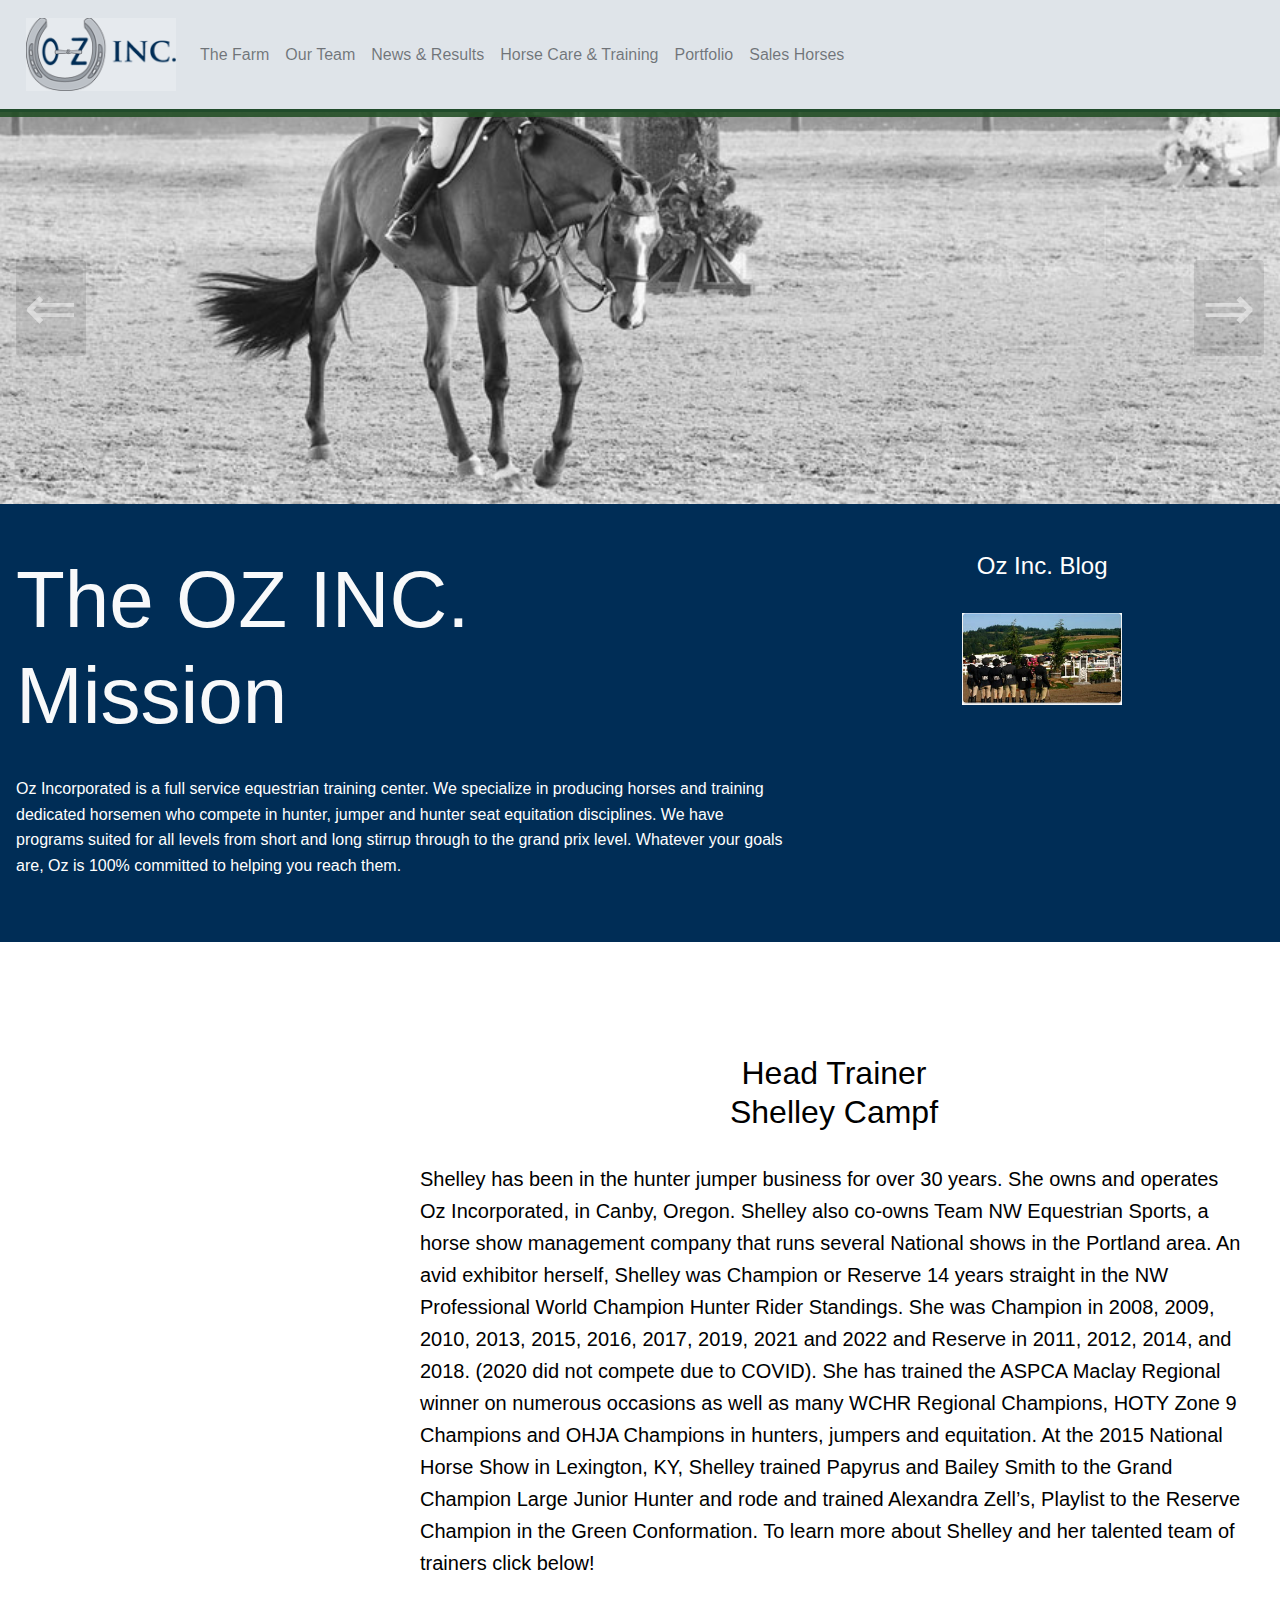
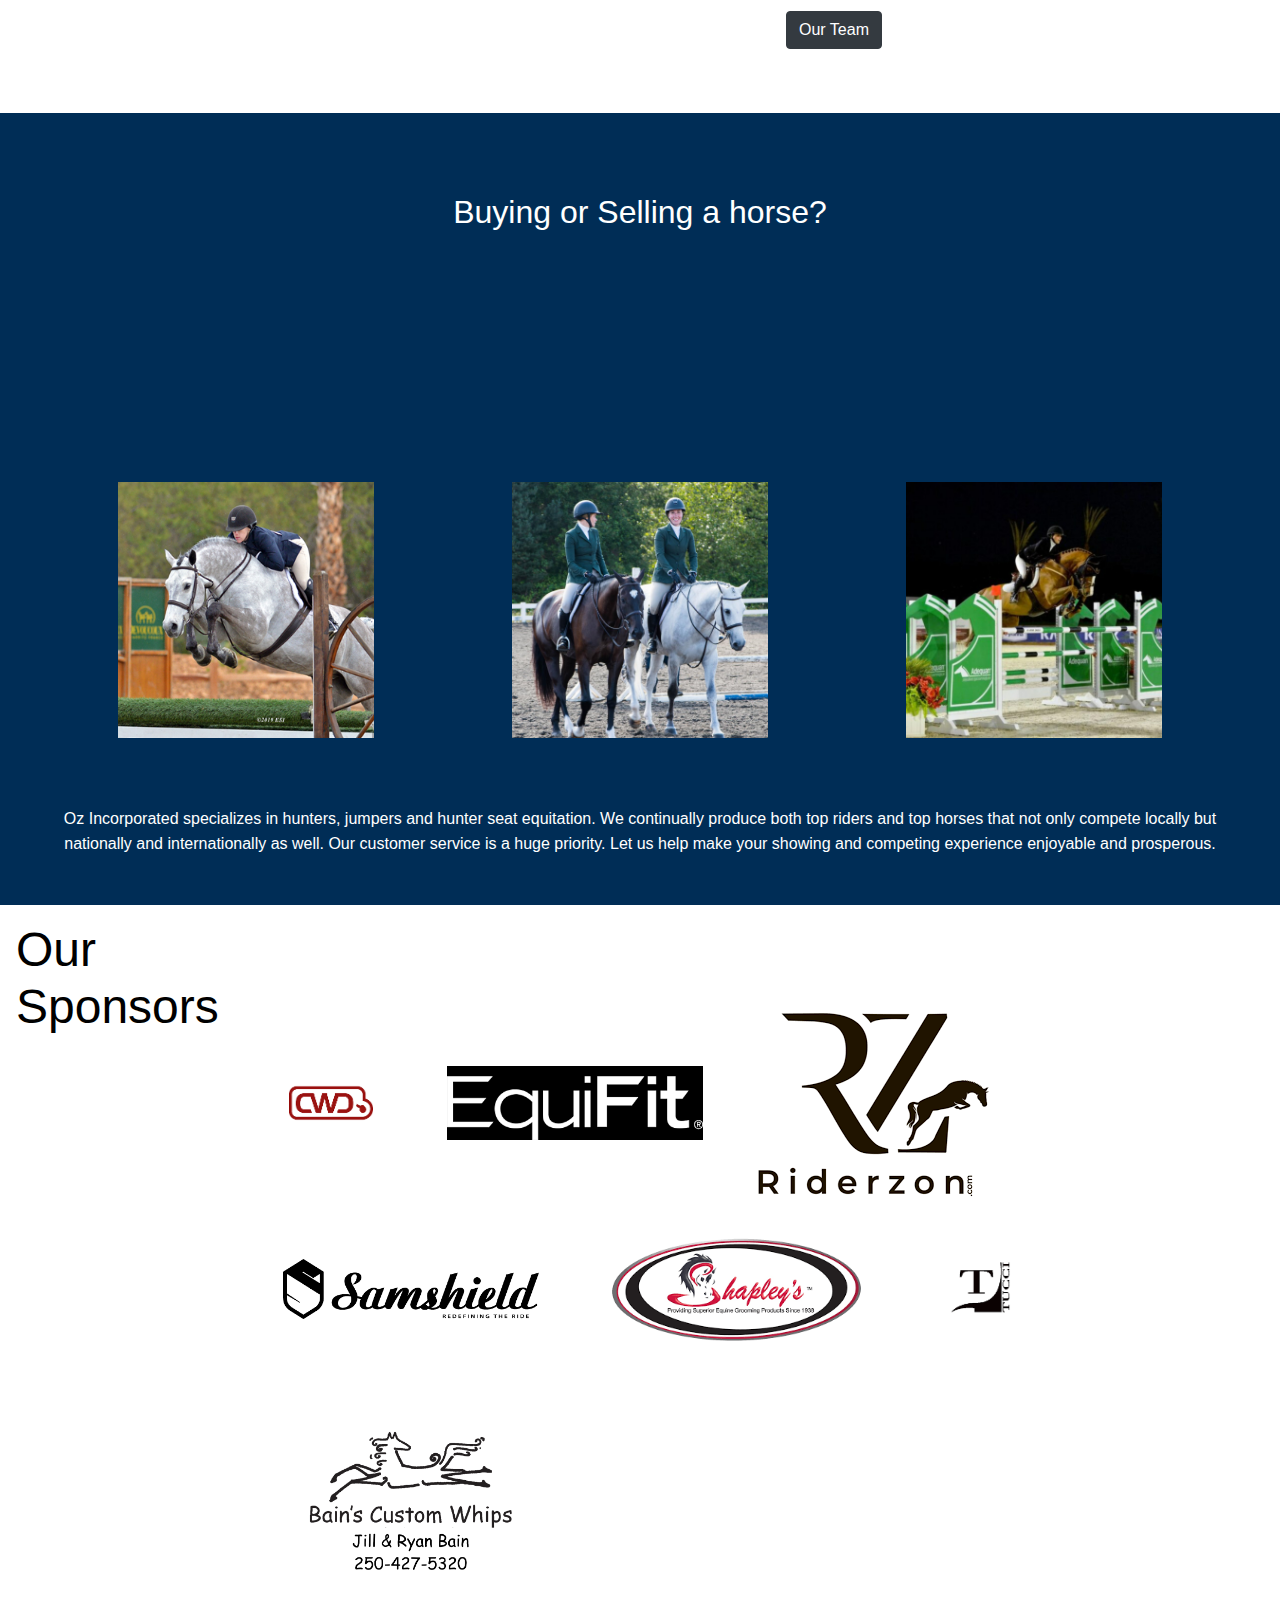
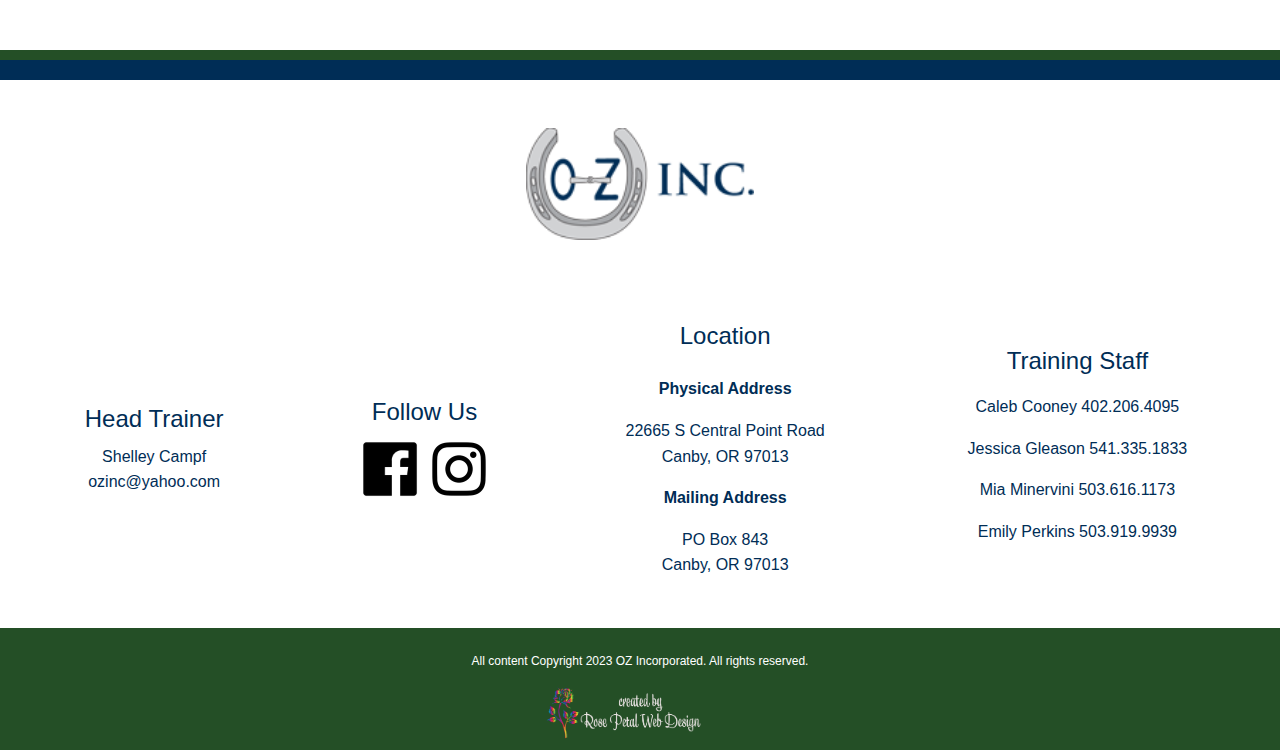
==== commit 362e025c: "cleaned up some of the scrolling effect" ====
--- a/index.html
+++ b/index.html
@@ -12,23 +12,8 @@
   <link rel="stylesheet" href="https://cdn.jsdelivr.net/npm/bootstrap@4.6.2/dist/css/bootstrap.min.css">
   <link type="text/css" rel="Stylesheet" href="ie_fix/ie6.css" media="screen" />
   <script type="text/javascript" src="ie_fix/iepngfix_tilebg.js"></script>
-
   <link href="styles/reset.css" rel="Stylesheet" type="text/css" media="all" />
-
-  <!--[if !(lt IE 7)]><!-->
-  <link href="styles/form.css" rel="Stylesheet" type="text/css" />
-  <!--<![endif]-->
-
-  <link href="styles/deskman_override.css" rel="Stylesheet" type="text/css" media="all" />
-
-
-  <link href="styles/print.css" rel="Stylesheet" type="text/css" media="print" />
-
   <link href="styles/oz_style.css" rel="Stylesheet" type="text/css" media="all" />
-
-
-
-
 
 </head>
 
@@ -83,21 +68,6 @@
           <li class="slide">
             <img id="carousel_img" src="images/carousel/3.jpg" alt="" />
           </li>
-          <li class="slide">
-            <img id="carousel_img" src="images/carousel/4.jpg" alt="" />
-          </li>
-          <li class="slide">
-            <img id="carousel_img" src="images/carousel/5.jpg" alt="" />
-          </li>
-          <li class="slide">
-            <img id="carousel_img" src="images/carousel/6.jpg" alt="" />
-          </li>
-          <li class="slide">
-            <img id="carousel_img" src="images/carousel/7.jpg" alt="" />
-          </li>
-          <li class="slide">
-            <img id="carousel_img" src="images/carousel/8.jpg" alt="" />
-          </li>
          
         </ul>
       </div>
@@ -114,7 +84,7 @@
           <br>
           Mission
         </h2>
-        <p class="oz_mission_container--p hidden">
+        <p class="oz_mission_container--p">
           Oz Incorporated is a full service equestrian training center. We specialize in producing horses and training
           dedicated horsemen who compete in hunter, jumper and hunter seat equitation disciplines. We have programs
           suited for all levels from short and long stirrup through to the grand prix level. Whatever your goals are,
@@ -123,7 +93,7 @@
       </div>
 
       <div class="oz_blog">
-        <h3 class="oz_blog--header hidden"> Oz Inc. Blog </h3>
+        <h3 class="oz_blog--header"> Oz Inc. Blog </h3>
         <img id="oz_blog--photo" class="hidden" src="images/blog.jpg" alt="" />
         <p class="oz_blog--text hidden">
           Keep up with the daily grind of Ozlings, industry news and show results.
@@ -139,18 +109,18 @@
 
     <!--Start of head trainer section-->
     <div class="d-flex align-items-center head_trainer--container">
-      <img class="dawson hidden" src="images/shelley/DAWSON.jpg" alt="" />
+      <img class="dawson hidden" src="images/team/DAWSON.jpg" alt="" />
       <div class="head_trainer--text">
-        <h1 class="head_trainer--title hidden">Head Trainer
+        <h1 class="head_trainer--title">Head Trainer
           <br />
           Shelley Campf
         </h1>
-        <p class="head_trainer--p hidden">
+        <p class="head_trainer--p">
           Shelley has been in the hunter jumper business for over 30 years. She owns and operates Oz Incorporated, in
           Canby, Oregon. Shelley also co-owns Team NW Equestrian Sports, a horse show management company that runs several National shows in the Portland area. An avid exhibitor herself, Shelley was Champion or Reserve 14 years straight in the NW Professional World Champion Hunter Rider Standings. She was Champion in 2008, 2009, 2010, 2013, 2015, 2016, 2017,  2019, 2021 and 2022 and Reserve in 2011, 2012, 2014, and 2018. (2020 did not compete due to COVID). She has trained the ASPCA Maclay Regional winner on numerous occasions as well as many WCHR Regional Champions, HOTY Zone 9 Champions and OHJA Champions in hunters, jumpers and equitation. At the 2015 National Horse Show in Lexington, KY, Shelley trained Papyrus and Bailey Smith to the Grand Champion Large Junior Hunter and rode and trained Alexandra Zell’s, Playlist to the Reserve Champion in the Green Conformation.
           To learn more about Shelley and her talented team of trainers click below!
         </p>
-        <div class="head_trainer--button hidden">
+        <div class="head_trainer--button">
           <a href="our_team.html"><button class="btn btn-dark" type="button">Our Team</button></a>
         </div>
       </div>
@@ -159,10 +129,10 @@
 
     <!--start of sale horse section-->
     <div class="sale_horse--container">
-      <div class="sale_horse--title hidden">
+      <div class="sale_horse--title">
         <h3>Buying or Selling a horse?</h3>
       </div>
-      <div class="sale_horse--text hidden">
+      <div class="sale_horse--text">
         <p class="sale_horse--p hidden">
           Let Oz help you find the horse of your dreams. In partnering with the vast network of horse professionals
           worldwide, Oz has a tremendous track record for buying suitable horses for reasonable prices.
@@ -173,12 +143,12 @@
     </div>
 
     <div class="candid_photo--container">
-      <img class="candid_photo--1" src="images/horses/cade.jpg" alt="" />
-      <img class="candid_photo--1" src="images/horses/britandalyssa.png" alt="" />
-      <img class="candid_photo--1" src="images/horses/cooper.jpg" alt="" />
-    </div>
-
-    <div class="quote hidden">
+      <img class="candid_photo--1" src="images/index/cade.jpg" alt="" />
+      <img class="candid_photo--1" src="images/index/britandalyssa.png" alt="" />
+      <img class="candid_photo--1" src="images/index/cooper.jpg" alt="" />
+    </div>
+
+    <div class="quote">
       <p>
         <strong> Oz Incorporated </strong> specializes in hunters, jumpers and hunter seat equitation. We
         continually produce both top riders and top horses that not only compete locally but nationally and
@@ -199,15 +169,15 @@
         </p>
         <div class="sponsors_container--spacing">
           <div class="sponsors_container--logo">
-            <img id="sponsor--logo-1" src="images/sponsors/CWD.png" alt="Sponsor Logo" />
-            <img id="sponsor--logo-2" src="images/sponsors/Equifit.png" alt="Sponsor Logo" />
-            <img id="sponsor--logo-1 hidden" src="images/sponsors/RIDERZON.png" alt="Sponsor Logo" />
+            <img id="sponsor--logo-1" src="images/sponsers/CWD.png" alt="Sponsor Logo" />
+            <img id="sponsor--logo-2" src="images/sponsers/Equifit.png" alt="Sponsor Logo" />
+            <img id="sponsor--logo-1 hidden" src="images/sponsers/RIDERZON.png" alt="Sponsor Logo" />
           </div>
           <div class="sponsors_container--logo">
-            <img id="sponsor--logo-2" src="images/sponsors/Samshield.png" alt="Sponsor Logo" />
-            <img id="sponsor--logo-2" src="images/sponsors/Shapleys.png" alt="Sponsor Logo" />
-            <img id="sponsor--logo-1" src="images/sponsors/TUCCI.png" alt="Sponsor Logo" />
-            <img id="sponsor--logo-2" src="images/sponsors/bains.png" alt="Sponsor Logo" />
+            <img id="sponsor--logo-2" src="images/sponsers/Samshield.png" alt="Sponsor Logo" />
+            <img id="sponsor--logo-2" src="images/sponsers/Shapleys.png" alt="Sponsor Logo" />
+            <img id="sponsor--logo-1" src="images/sponsers/TUCCI.png" alt="Sponsor Logo" />
+            <img id="sponsor--logo-2" src="images/sponsers/bains.png" alt="Sponsor Logo" />
           </div>
         </div>
       </div>
@@ -285,4 +255,4 @@
 <script src="scripts/carousel.js" type="text/javascript"></script>
 <script defer src="scripts/scroll.js"></script>
 
-</html>+</html>          --- a/styles/oz_style.css
+++ b/styles/oz_style.css
@@ -18,470 +18,9 @@
 */
 
 
-/*
-#container, #jax_container {
-  width: 900px;
-  overflow: visible;
-  left:50%;
-  margin-left: -470px;
-}
-
-#full_screen {
-  width: 100%;
-  position: absolute;
-  top: 0;
-  left: 0;
-  z-index: 100;
-}
-#jax_container {
-  position: absolute;
-  z-index: 50;
-}
-
-/*	------------------------- logo style ------------------------
-  i use an image inside of the h1 tag so that it will show up when it is printed..
-  background-images don't show up when printed..
-*/
-
-/*
-#header h1 {
-  float: left;
-  position: relative;
-  height: 79px;
-  width: 161px;
-  text-indent: -1000px;
-  z-index: 0;
-  margin-top: -5px;
-}
-#header h1 a {
-  display: block;
-  width: 100%;
-  height: 100%;
-  position: absolute;
-  top: 0;
-  left: 0;
-}
-#header h1 a img {
-  position: absolute;
-  top: 0;
-  left: 0;
-}
-/*	------------------------- navigation ------------------------
-  i started using lists again i think.. it tecnicaly makes more sense as when you have sub navigation due to 
-  the navigation elements now have more proper binding, rather then a loose binding
-  
-  * archive: i quit using lists for navigations.. i guess technicaly they are still a list of pages in which
-  you can accsess.. but it's something i'm currently trying..
-*/
-
-/*
-.navi {
-  position: relative;
-  display: block;
-  float: left;
-}
-.navi li {
-  display: block;
-  float: left;
-}
-.navi a {
-  display: block;
-  position: relative;
-}
-ul.navi.primary {
-  float: right;
-  clear: right;
-  margin: 20px -10px 0 0;
-  min-width: 65.5em;
-}
-ul.navi.primary li {
-}
-ul.navi.primary li a {
-  padding: 5px 10px;
-  margin: 2px 0 0 0;
-  font-size:1.4em;
-  font-weight: bold;
-  color: #252530;
-  text-transform: uppercase;
-  border: 1px solid #fff;
-  white-space: nowrap;
-}
-ul.navi.primary li a:hover, ul.navi.primary li a.active {
-	background-color: #bfcad5;
-	-moz-border-radius: 5px;
-  -webkit-border-radius: 5px;
-  border-color: #002d56;
-}
-ul.navi.account {
-  float: right;
-  margin-top: -50px;
-  margin-right: -10px;
-  font-family: Arial, sans-serif;
-}
-ul.navi.account li {
-  float:right;
-}
-ul.navi.account li a {
-  text-align: right;
-  padding: 1px 10px 2px 10px;
-  font-size: 1.2em;
-  color: #fff;
-  text-transform: uppercase;
-  font-weight: bold;
-  opacity: .7;
-}
-ul.navi.account li a:hover {
-  opacity: 1;
-}
-ul.navi.account li a.active {
-  text-decoration: underline;
-  opacity: 1;
-}
-#header {
-  width: 100%;
-}
-#content {
-  width: 100%;
-  padding-top: 10px;
-}
-#footer {
-  width: 100%;
-  padding-top: 20px;
-  text-align: center;
-  font-size: 1.1em;
-  color: #959599;
-}
-#gallery {
-  cursor: pointer;
-}
-.gallery {
-  width: 100%;
-  border: 0 solid #005826;
-  border-width: 10px 0;
-  overflow: hidden;
-  margin-bottom: 20px;
-  height: 270px;
-}
-.gallery h6.subtitle {
-  background-color: #005826;
-	top: 0;
-	color: #fff;
-	display: block;
-	margin: 0;
-	opacity: 0.2;
-	padding-top: 3px;
-	position: absolute;
-	text-align: center;
-	width: 100%;
-	z-index: 1;
-}
-.content .gallery {
-  width: 860px;;
-  -moz-border-radius: 5px;
-  -webkit-border-radius: 5px;
-}
-.gallery .holder {
-  min-width: 50000px;
-  left: 0;
-  top: 0;
-  white-space: nowrap;
-}
-.gallery .basin img {
-  float: left;
-}
-.gallery img.slider {
-  position: absolute;
-  top: 75px;
-  opacity : .5;
-  cursor: pointer;
-}
-.gallery img.slider.disabled {
-  opacity : .2 !important;
-  cursor: default;
-}
-
-.gallery img.slider.left {
-  left: 0;
-}
-.gallery img.slider.right {
-  right: 0;
-}
-.callout {
-  background: transparent url(../images/background/callout.png) no-repeat scroll 50% 0;
-}
-.callout h3 {
-  font-size: 2.2em;
-  font-style: italic;
-  font-weight: bold;
-  margin-bottom: 5px;
-  color: #555560;
-  white-space: nowrap;
-}
-.callout p {
-  font-family: Arial, sans-serif;
-  font-size: 1.1em;
-}
-.callout strong {
-  font-weight: bold;
-  color: #252530;
-  text-transform: uppercase;
-}
-hr {
-  border-bottom: 1px solid #c2c2cc;
-  border-top: 1px solid #fff;
-}
-a.button {
-  display: block;
-  text-align: center;
-  height: 31px;
-  width: 82px;
-  margin-top: 10px;
-  margin-left: -3px;
-  font-size: 1.1em;
-  background: transparent url(../images/icons/buttons/blue_button.png) no-repeat scroll 50% 0;
-  color: #fff;
-  font-family: Arial, sans-serif;
-  line-height: 2.3em;
-  text-transform: uppercase;
-  text-decoration: none;
-}
-div.content {
-  background: transparent url(../images/background/content_highlight.jpg) no-repeat scroll 50% 0;
-  margin-bottom: 20px;
-  padding: 15px 20px;
-  width:860px;
-  min-height: 310px;
-}
-div.content.main {
-  background: transparent url(../images/background/content_main.jpg) no-repeat scroll 50% 0;
-  min-height: 390px;
-}
-div.tri_wrap_middle {
-  background: transparent url(../images/background/content_highlight_middle.jpg) repeat-y scroll 50% 0;
-  padding: 0;
-  margin-bottom: 20px;
-}
-div.tri_wrap_upper {
-  background: transparent url(../images/background/content_highlight_upper.jpg) no-repeat scroll 50% 0;
-}
-div.tri_wrap_lower {
-  background: transparent url(../images/background/content_highlight_lower.jpg) no-repeat scroll 50% 100%;
-  margin-bottom: 0;
-}
-div.body {
-  width: 490px;
-  margin-bottom: 20px;
-}
-div.column {
-  width: 410px;
-  margin-bottom: 20px;
-}
-div.callout {
-  width: 290px;
-  min-height: 240px;
-  padding:  10px 20px;
-  margin-bottom: 20px;
-  height: 330px;
-}
-div.column.full {
-  width: 100%;
-}
-div.left {
-  margin-right: 20px;
-}
-div.right {
-  margin-left: 20px;
-}
-div.callout.sponsers {
-  background: none;
-  min-height: 0;
-  width: 250px;
-  margin: 20px 0 20px 0;
-  padding: 0;
-  height: auto;
-}
-div.link_grid {
-  float: right;
-  width: 620px;
-  padding: 0;
-  margin: 30px -30px 0 0;
-}
-
-#content.home div.content.main {
-  background: transparent url(../images/background/content_main_hack.jpg) no-repeat scroll 50% 0;
-  margin-bottom: 0;
-}
-#content.home div.content.main hr {
-  float: left;
-  width: 100%;
-  margin: 0;
-}
-#content.home div.callout.left {
-  margin-bottom: 0;
-}
-#content.home div.callout.left a.button {
-  margin-top: 5px;
-}
-#content.home div.deskman h2 {
-  font-style: italic;
-}
-#content.home div.deskman p {
-  font-size: 1.8em;
-  font-style: italic;
-}
-#content.home div.pdf_links a {
-  display: block;
-  font-size: 1.4em;
-  text-transform: uppercase;
-  text-decoration: none;
-  margin-bottom: 5px;
-}
-#content.home div.pdf_links a strong {
-  color: #002d56;
-}
-#content.news div.content a {
-  margin-left: 40px;
-  margin-top: 20px;
-  margin-bottom: 20px;
-  float: left;
-}
-#content.news div.content a img {
-  float: left;
-}
-#content.news div.content a.first {
-  margin-left: 0;
-}
-#content.news .article_viewer {
-  position: absolute;
-  top: 320px;
-  left: 0;
-  width: 100%;
-  opacity: 0;
-  z-index: -1;
-}
-#content.news.loading {
-  background: transparent url(../images/icons/preloader_blk-wht_large.gif) no-repeat scroll 50% 400px;
-}
-#content.news .article_viewer .window {
-  width: 100%;
-  overflow: hidden;
-  min-height: 400px;
-}
-#content.news .article_viewer .window img.large_article {
-  float: left;
-  position: relative;
-  cursor: move;
-}
-#content.news .article_viewer .actions {
-  width: 100%;
-  padding: 10px 0;
-}
-#content.news .article_viewer .actions h3 {
-  font-size: 2.4em;
-  float: left;
-  font-style: italic;
-}
-#content.news .article_viewer .actions h3 strong {
-  padding: 0 10px 0 20px;
-  font-size:0.8em;
-}
-#content.news .article_viewer .actions h3 a {
-  display: inline-block;
-  font-size:0.8em;
-  line-height:1.1em;
-  margin-right:6px;
-  padding:0 5px 2px;
-  background-color: #e7e7e7;
-  font-style: normal;
-  opacity: .7;
-}
-#content.news .article_viewer .actions h3 a:hover {
-  background-color: transparent;
-}
-#content.news .article_viewer .actions h3 a.active {
-  background-color: #d7d7d7;
-  opacity: 1;
-}
-#content.news .article_viewer .actions img.close {
-  cursor: pointer;
-  float:right;
-}
-#content.partners .tri_wrap_lower {
-  background-image: url(../images/background/content_highlight_lower_sponsers.jpg);
-}
-#content.partners .sponser_list p {
-  float: left;
-  margin-right: 80px;
-}
-#content.partners .sponser_list p.last {
-  margin-right: 0;
-}
-#content.partners div.link_grid {
-  margin: 6px -30px 0 0;
-}
-#content.portfolio div.column {
-  cursor: pointer;
-}
-body.loading {
-  background: transparent url(../images/icons/preloader_lue-wht_large.gif) no-repeat scroll 50% 150px;
-}
-.popin_gallery {
-  width: 1028px;
-  left: 50%;
-  margin-left: -534px;
-  overflow: hidden;
-  padding: 5px;
-  background-color: #fff;
-  top: 20px;
-  opacity: 0;
-  border: 20px solid #005826;
-  -moz-border-radius: 10px;
-  -webkit-border-radius: 10px;
-}
-.popin_gallery .wrapper {
-  width: 100%;
-  overflow: hidden;
-}
-
-.popin_gallery img.slider {
-  position: absolute;
-  top: 275px;
-  opacity : .5;
-  cursor: pointer;
-}
-.popin_gallery img.close {
-  position: absolute;
-  top: 10px;
-  right: 10px;
-  z-index: 5;
-  cursor: pointer;
-}
-.popin_gallery img.slider.disabled {
-  opacity : .2 !important;
-  cursor: default;
-}
-
-.popin_gallery img.slider.left {
-  left: 0;
-}
-.popin_gallery img.slider.right {
-  right: 0;
-}
-.popin_gallery .holder {
-  width: 100000px;
-  white-space: nowrap;
-}
-.popin_gallery .holder img {
-  float: left;
-  cursor: pointer;
-}
-
-
-.deskman p a.button {
-  font-size: 0.9em;
-}
-
-*/
+
+
+
 
 
 /*Start of the refactor CSS*/
@@ -503,6 +42,7 @@
 html {
   width: 100%;
   height: 100%;
+  background-color: var(--primary-color);
   color: var(--tertiary-color);
 }
 
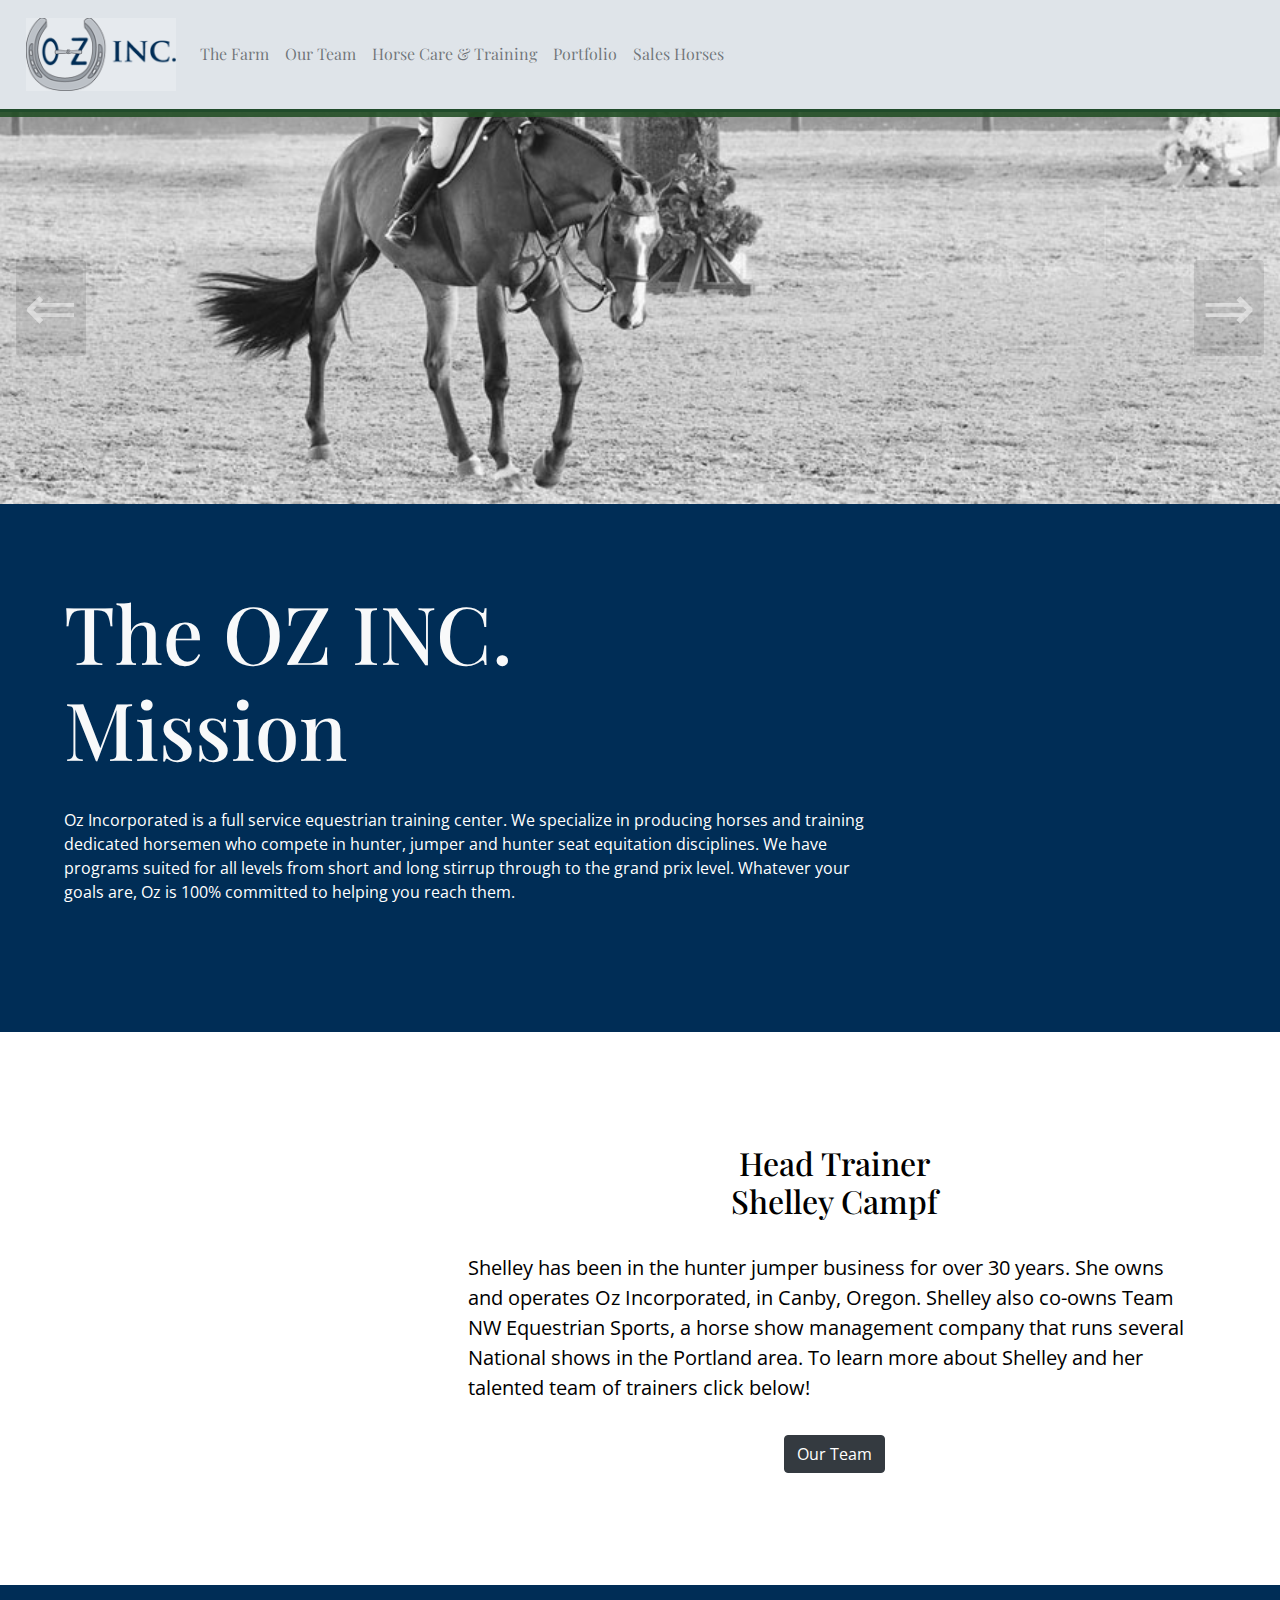
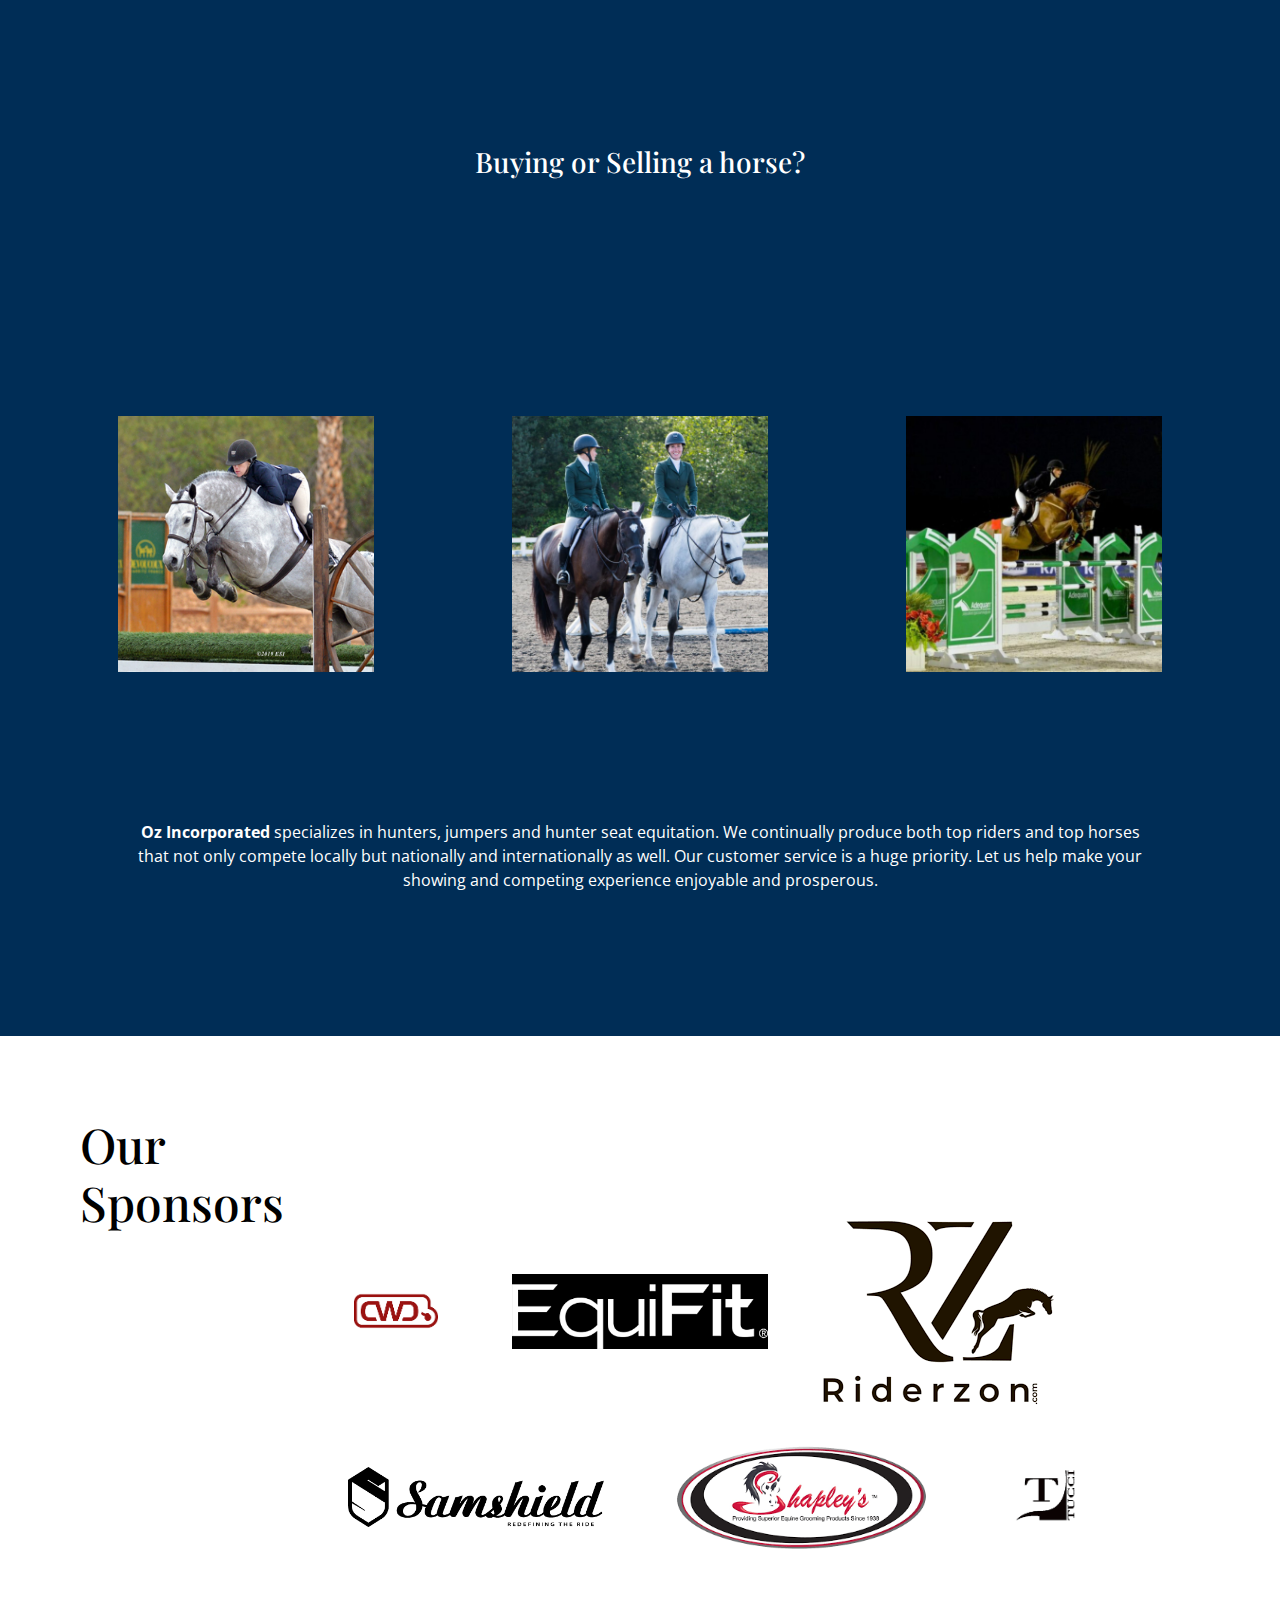
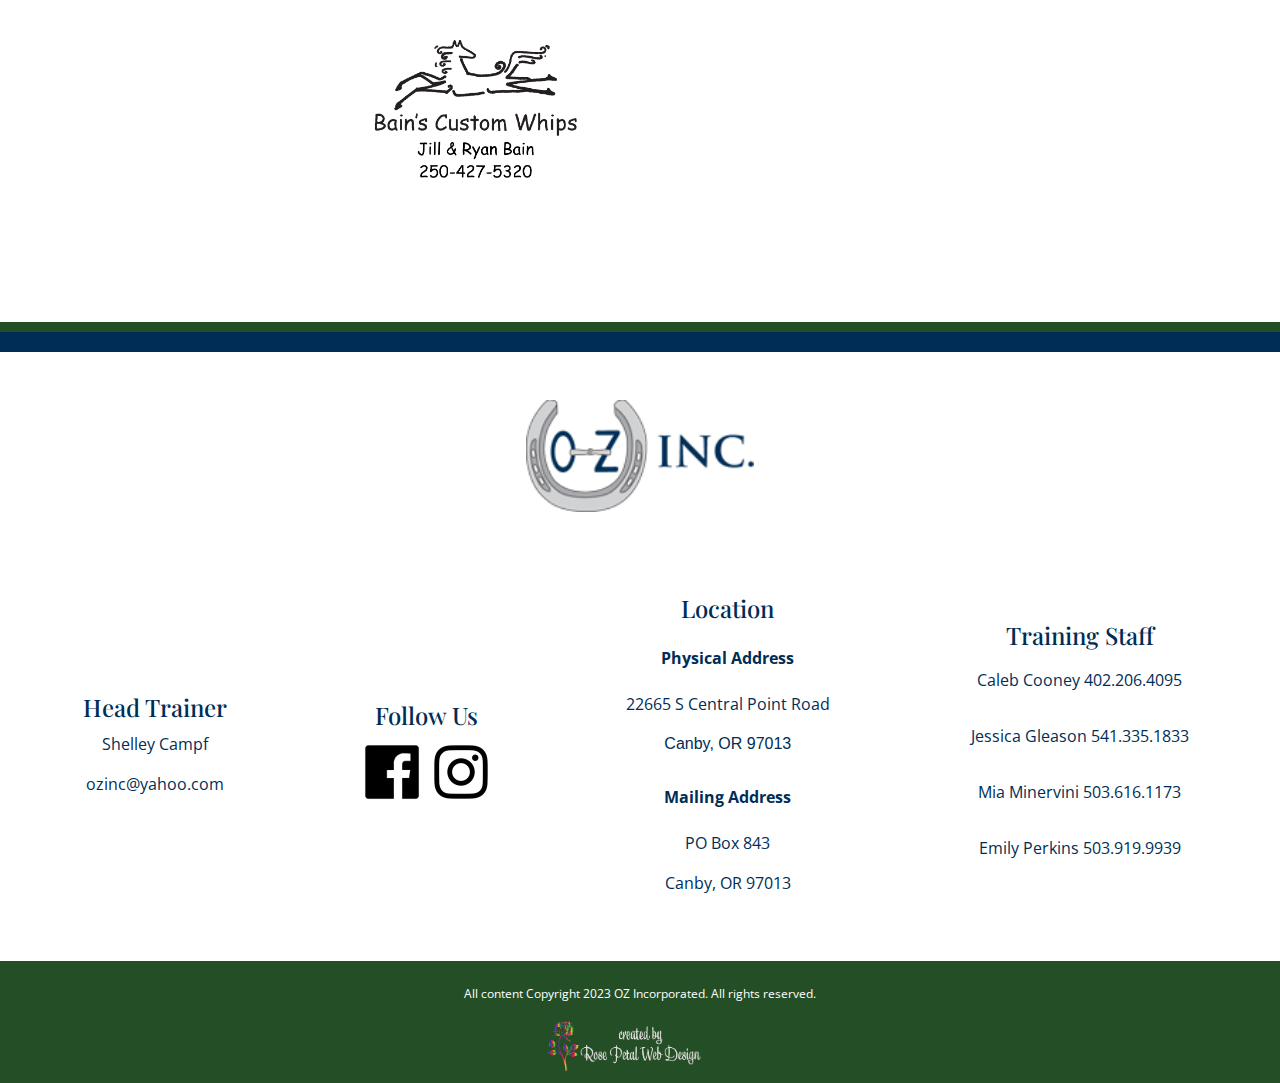
==== commit 511da6e3: "adding new font" ====
--- a/index.html
+++ b/index.html
@@ -12,15 +12,17 @@
   <link rel="stylesheet" href="https://cdn.jsdelivr.net/npm/bootstrap@4.6.2/dist/css/bootstrap.min.css">
   <link type="text/css" rel="Stylesheet" href="ie_fix/ie6.css" media="screen" />
   <script type="text/javascript" src="ie_fix/iepngfix_tilebg.js"></script>
-  <link href="styles/reset.css" rel="Stylesheet" type="text/css" media="all" />
   <link href="styles/oz_style.css" rel="Stylesheet" type="text/css" media="all" />
+  <link rel="preconnect" href="https://fonts.googleapis.com">
+<link rel="preconnect" href="https://fonts.gstatic.com" crossorigin>
+<link href="https://fonts.googleapis.com/css2?family=Open+Sans:wght@700&family=Playfair+Display&family=Staatliches&display=swap" rel="stylesheet">
 
 </head>
 
 <body>
   <!--Start of Navigation-->
   <div class="main_div">
-    <nav id="main_nav" class="navbar fixed-top navbar-expand-lg navbar-light bg-light">
+    <nav id="main_nav" class="navbar fixed-top navbar-expand-lg navbar-light bg-light font-primary">
       <a class="oz_logo_nav" href="index.html" title="Oz Incorporated">
         <img class="oz_logo_nav" src="images/logo.png" alt="Oz Incorporated Logo" />
       </a>
@@ -37,9 +39,6 @@
             <a class="nav-link" href="our_team.html">Our Team</a>
           </li>
           <li class="nav-item">
-            <a class="nav-link" href="/blog">News &amp; Results</a>
-          </li>
-          <li class="nav-item">
             <a class="nav-link" href="horse_care.html">Horse Care &amp; Training</a>
           </li>
           <li class="nav-item">
@@ -68,7 +67,7 @@
           <li class="slide">
             <img id="carousel_img" src="images/carousel/3.jpg" alt="" />
           </li>
-         
+
         </ul>
       </div>
     </section>
@@ -79,19 +78,19 @@
     <!--Start of oz mission and blog section-->
     <div class="container--oz">
       <div class="oz_mission_container">
-        <h2 class="text-light oz_mission_container--header hidden">
+        <h2 class="text-light oz_mission_container--header hidden font-primary">
           The OZ INC.
           <br>
           Mission
         </h2>
-        <p class="oz_mission_container--p">
+        <p class="oz_mission_container--p font-secondary">
           Oz Incorporated is a full service equestrian training center. We specialize in producing horses and training
           dedicated horsemen who compete in hunter, jumper and hunter seat equitation disciplines. We have programs
           suited for all levels from short and long stirrup through to the grand prix level. Whatever your goals are,
           Oz is 100% committed to helping you reach them.
         </p>
       </div>
-
+      <!--
       <div class="oz_blog">
         <h3 class="oz_blog--header"> Oz Inc. Blog </h3>
         <img id="oz_blog--photo" class="hidden" src="images/blog.jpg" alt="" />
@@ -104,23 +103,24 @@
           <a id="oz_blog--button" class="hidden btn btn-dark" href="/blog"> view more </a>
         </p>
       </div>
+      -->
     </div>
     <!--End of oz mission and blog section-->
 
     <!--Start of head trainer section-->
-    <div class="d-flex align-items-center head_trainer--container">
+    <div class="d-flex align-items-center head_trainer--container font-primary">
       <img class="dawson hidden" src="images/team/DAWSON.jpg" alt="" />
-      <div class="head_trainer--text">
+      <div class="head_trainer--text font-primary">
         <h1 class="head_trainer--title">Head Trainer
           <br />
           Shelley Campf
         </h1>
-        <p class="head_trainer--p">
+        <p class="head_trainer--p font-secondary">
           Shelley has been in the hunter jumper business for over 30 years. She owns and operates Oz Incorporated, in
-          Canby, Oregon. Shelley also co-owns Team NW Equestrian Sports, a horse show management company that runs several National shows in the Portland area. An avid exhibitor herself, Shelley was Champion or Reserve 14 years straight in the NW Professional World Champion Hunter Rider Standings. She was Champion in 2008, 2009, 2010, 2013, 2015, 2016, 2017,  2019, 2021 and 2022 and Reserve in 2011, 2012, 2014, and 2018. (2020 did not compete due to COVID). She has trained the ASPCA Maclay Regional winner on numerous occasions as well as many WCHR Regional Champions, HOTY Zone 9 Champions and OHJA Champions in hunters, jumpers and equitation. At the 2015 National Horse Show in Lexington, KY, Shelley trained Papyrus and Bailey Smith to the Grand Champion Large Junior Hunter and rode and trained Alexandra Zell’s, Playlist to the Reserve Champion in the Green Conformation.
-          To learn more about Shelley and her talented team of trainers click below!
-        </p>
-        <div class="head_trainer--button">
+          Canby, Oregon. Shelley also co-owns Team NW Equestrian Sports, a horse show management company that runs
+          several National shows in the Portland area. To learn more about Shelley and her talented team of trainers click below!
+        </p>
+        <div class="head_trainer--button font-secondary">
           <a href="our_team.html"><button class="btn btn-dark" type="button">Our Team</button></a>
         </div>
       </div>
@@ -129,11 +129,11 @@
 
     <!--start of sale horse section-->
     <div class="sale_horse--container">
-      <div class="sale_horse--title">
+      <div class="sale_horse--title font-primary">
         <h3>Buying or Selling a horse?</h3>
       </div>
       <div class="sale_horse--text">
-        <p class="sale_horse--p hidden">
+        <p class="sale_horse--p hidden font-secondary">
           Let Oz help you find the horse of your dreams. In partnering with the vast network of horse professionals
           worldwide, Oz has a tremendous track record for buying suitable horses for reasonable prices.
           <br>
@@ -148,7 +148,7 @@
       <img class="candid_photo--1" src="images/index/cooper.jpg" alt="" />
     </div>
 
-    <div class="quote">
+    <div class="quote font-secondary">
       <p>
         <strong> Oz Incorporated </strong> specializes in hunters, jumpers and hunter seat equitation. We
         continually produce both top riders and top horses that not only compete locally but nationally and
@@ -160,9 +160,9 @@
 
     <!--Start of sponsors section-->
     <div class="sponsors">
-      <h3 class="sponsors_container--header">Our Sponsors </h3>
+      <h3 class="sponsors_container--header font-primary">Our Sponsors </h3>
       <div class="sponsors_container">
-        <p class="sponsors_container--text hidden">
+        <p class="sponsors_container--text hidden font-secondary">
           At Oz we truly value those who support us. Not only our clients but also our sponsors that help us to train,
           compete and develop at the highest level. We thank all those who support <strong> Oz Inc </strong> and our
           mission for excellence.
@@ -192,36 +192,36 @@
 
       <footer class="footer-div">
         <div class="footer-content">
-          <h3 class="footer-content-title">Head Trainer</h3>
-          <p>Shelley Campf</p>
-          <p>ozinc@yahoo.com</p>
-        </div>
-        <div class="footer-content">
-          <h3 class="footer-content-title">Follow Us</h3>
+          <h3 class="footer-content-title font-primary">Head Trainer</h3>
+          <p class="font-secondary">Shelley Campf</p>
+          <p class="font-secondary">ozinc@yahoo.com</p>
+        </div>
+        <div class="footer-content">
+          <h3 class="footer-content-title font-primary">Follow Us</h3>
           <a href="https://www.facebook.com/profile.php?id=687324103"><img class="footer-logo"
               src="images/icons/facebook.png" alt="facebook logo" /></a>
           <a href="https://www.instagram.com/oz_inc/"><img class="footer-logo" src="images/icons/instagram.png"
               alt="instagram logo" /></a>
         </div>
         <div class="footer-content">
-          <h3 class="footer-content-title">Location</h3>
-          <h4 class="footer-content-title--address">Physical Address</h4>
-          <p>22665 S Central Point Road</p>
+          <h3 class="footer-content-title font-primary">Location</h3>
+          <h4 class="footer-content-title--address font-secondary">Physical Address</h4>
+          <p class="font-secondary">22665 S Central Point Road</p>
           <p>Canby, OR 97013</p>
-          <h4 class="footer-content-title--address">Mailing Address</h4>
-          <p>PO Box 843</p>
-          <p>Canby, OR 97013</p>
-        </div>
-        <div class="footer-content">
-          <h3 class="footer-content-title">Training Staff</h3>
-          <p class="footer-content--name">Caleb Cooney 402.206.4095</p>
-          <p class="footer-content--name">Jessica Gleason 541.335.1833</p>
-          <p class="footer-content--name">Mia Minervini 503.616.1173</p>
-          <p class="footer-content--name">Emily Perkins 503.919.9939</p>
+          <h4 class="footer-content-title--address font-secondary">Mailing Address</h4>
+          <p class="font-secondary">PO Box 843</p>
+          <p class="font-secondary">Canby, OR 97013</p>
+        </div>
+        <div class="footer-content">
+          <h3 class="footer-content-title font-primary">Training Staff</h3>
+          <p class="footer-content--name font-secondary">Caleb Cooney 402.206.4095</p>
+          <p class="footer-content--name font-secondary">Jessica Gleason 541.335.1833</p>
+          <p class="footer-content--name font-secondary">Mia Minervini 503.616.1173</p>
+          <p class="footer-content--name font-secondary">Emily Perkins 503.919.9939</p>
         </div>
       </footer>
 
-      <div class="bottom-footer">
+      <div class="bottom-footer font-secondary">
         All content Copyright 2023 OZ Incorporated. All rights reserved.
         <div>
           <img class="rosepetallogo" src="images/icons/rosepetallogo.png" alt="logo" />
@@ -255,4 +255,4 @@
 <script src="scripts/carousel.js" type="text/javascript"></script>
 <script defer src="scripts/scroll.js"></script>
 
-</html>          +</html>--- a/styles/oz_style.css
+++ b/styles/oz_style.css
@@ -55,6 +55,14 @@
   color: var(--tertiary-color);
 }
 
+.font-primary {
+  font-family: 'Playfair Display', serif;
+}
+
+.font-secondary {
+  font-family: 'Open Sans', sans-serif;
+}
+
 /*NAV STYLE STARTS*/
 #main_nav {
   border-bottom: var(--secondary-color) 8px solid;
@@ -152,7 +160,7 @@
   display: flex;
   justify-content: space-between;
   width: 100%;
-  padding-top: 1rem;
+  padding: 3rem;
 }
 
 .oz_mission_container {
@@ -232,7 +240,7 @@
   background-color: var(--tertiary-color);
   color: var(--quaternary-color);
   width: 100%;
-  padding-top: 3rem;
+  padding: 3rem;
 }
 
 .dawson {
@@ -264,7 +272,7 @@
   display: flex;
   flex-direction: column;
   align-items: center;
-  padding: 3rem;
+  padding: 8rem 8rem 1rem 8rem;;
 }
 
 .sale_horse--title {
@@ -288,13 +296,13 @@
 .quote {
   text-align: center;
   font-size: 1rem;
-  padding: 3rem;
+  padding: 8rem;
 }
 
 .sponsors {
   background-color: var(--tertiary-color);
   color: var(--quaternary-color);
-  padding: 1rem;
+  padding: 5rem;
   display: flex;
   justify-content: space-between;
 }
@@ -964,6 +972,13 @@
     width: 15rem;
   }
 
+  .sale_horse--container {
+    padding: 5rem;
+  }
+  .sponsors {
+    padding: 5rem;
+  }
+
   .sponsors_container--header {
     width: 10rem;
   }
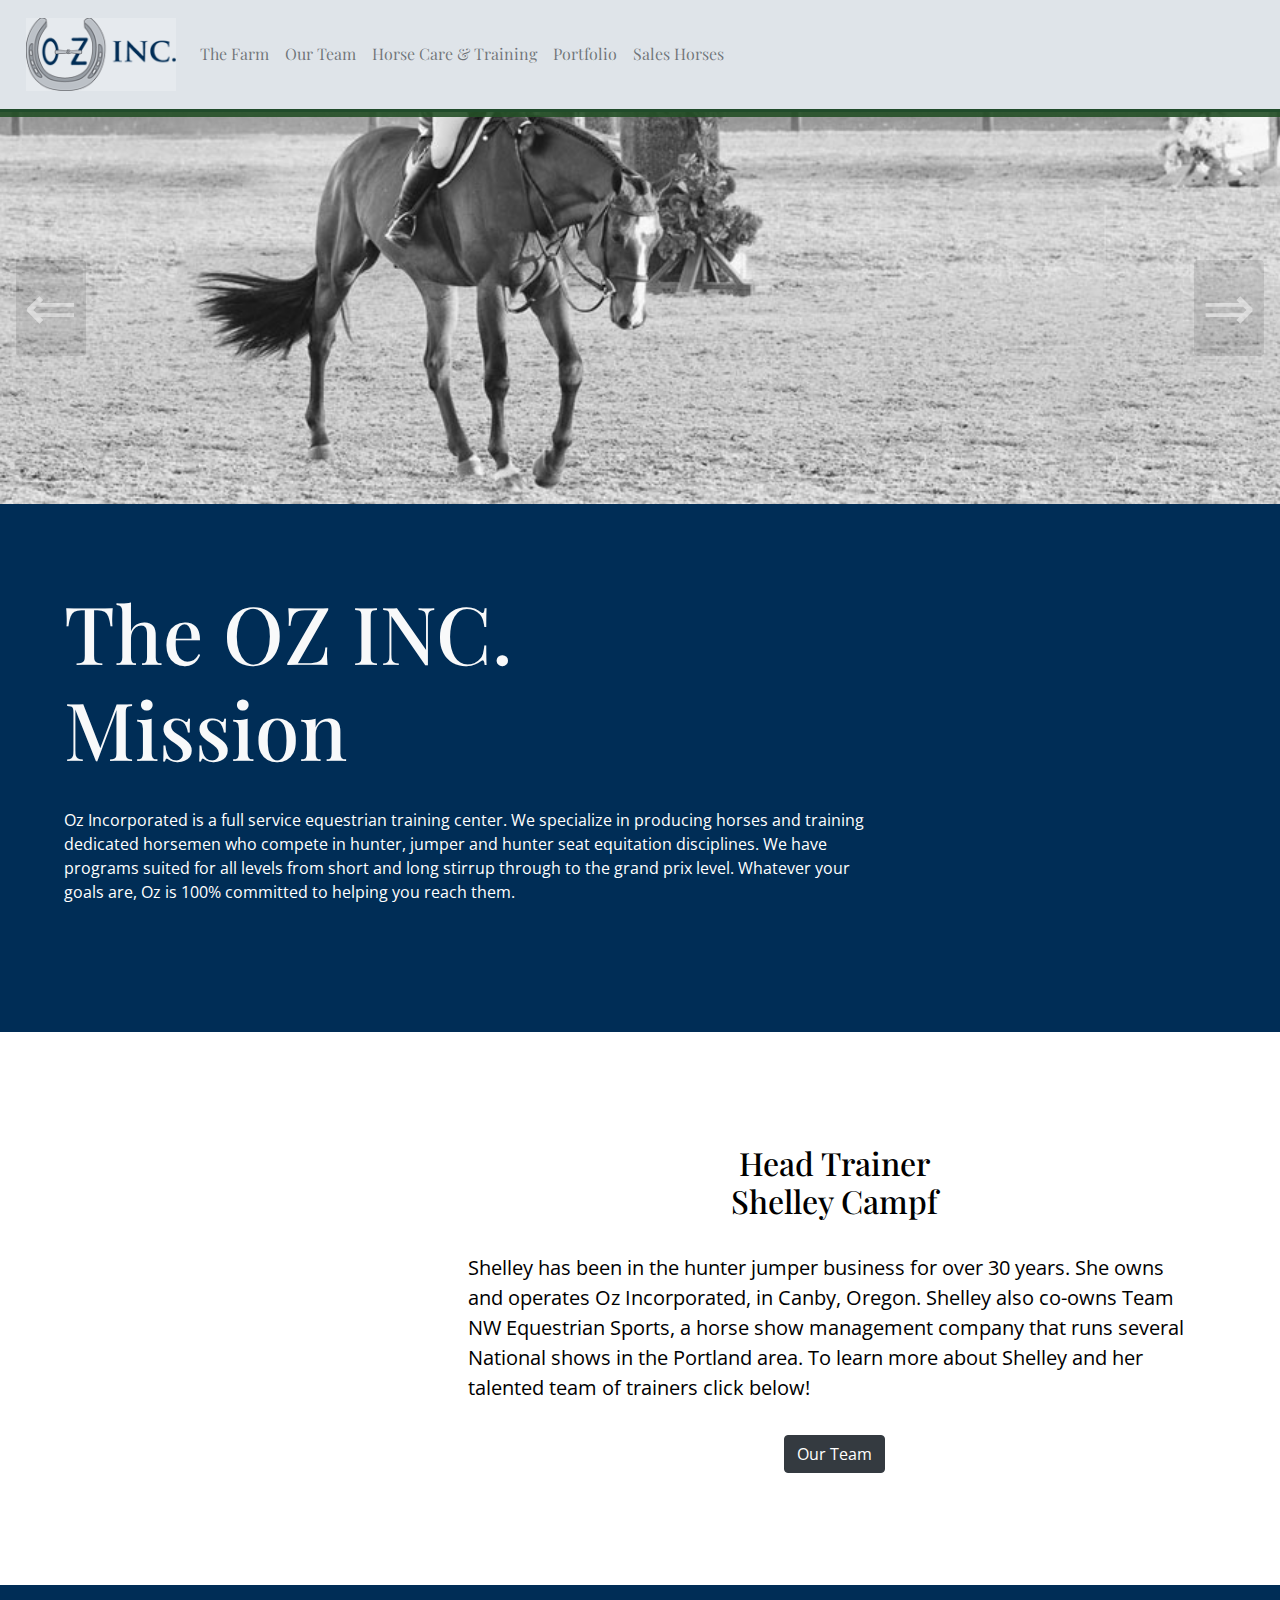
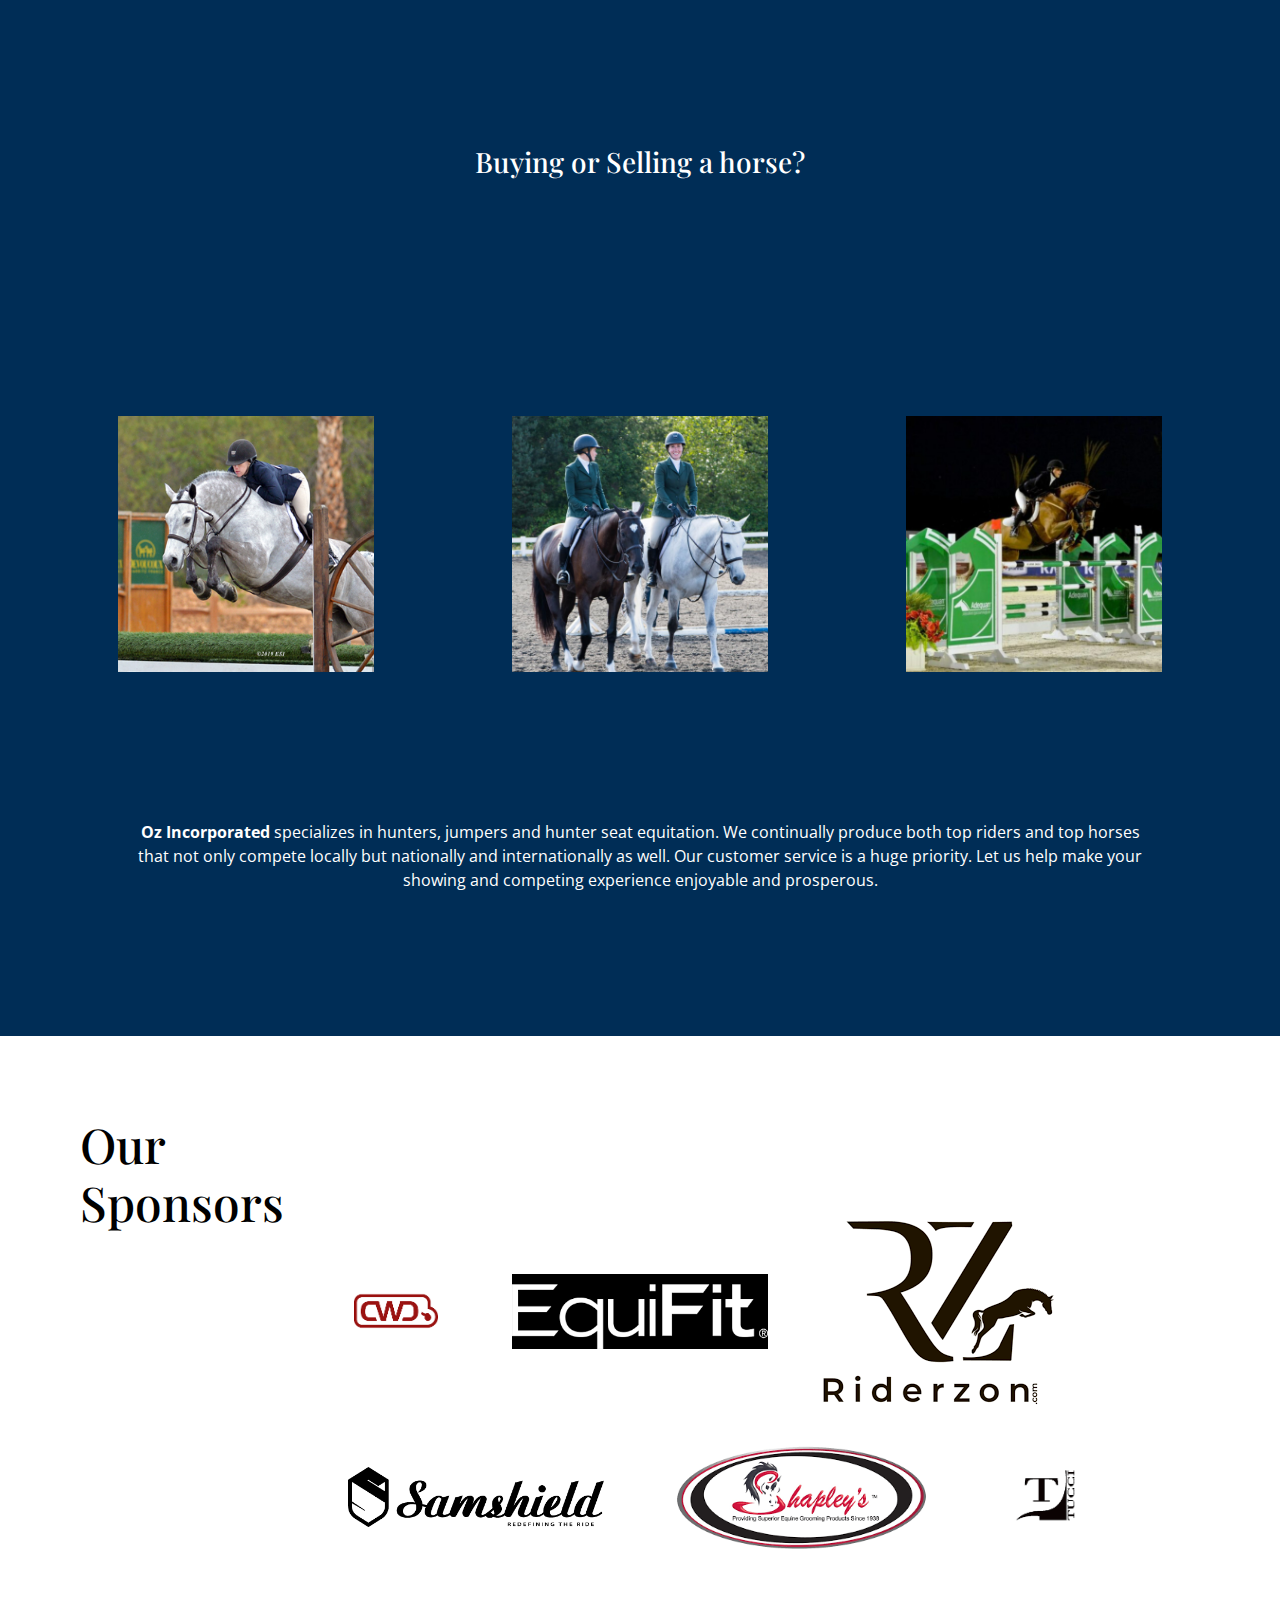
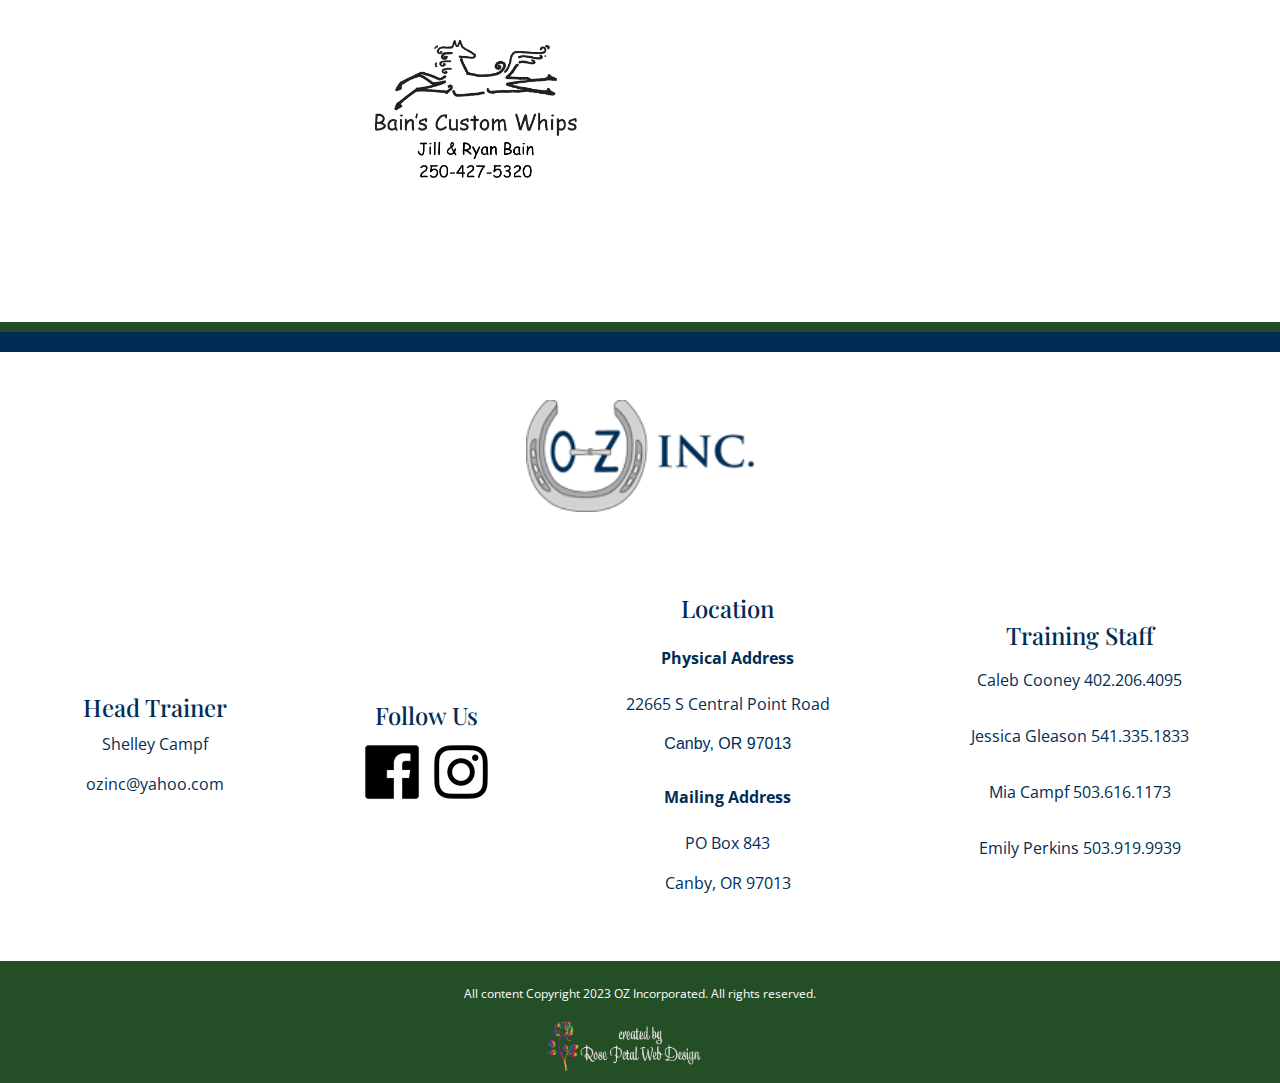
==== commit c9fda5b8: "changed mia picture" ====
--- a/index.html
+++ b/index.html
@@ -216,7 +216,7 @@
           <h3 class="footer-content-title font-primary">Training Staff</h3>
           <p class="footer-content--name font-secondary">Caleb Cooney 402.206.4095</p>
           <p class="footer-content--name font-secondary">Jessica Gleason 541.335.1833</p>
-          <p class="footer-content--name font-secondary">Mia Minervini 503.616.1173</p>
+          <p class="footer-content--name font-secondary">Mia Campf 503.616.1173</p>
           <p class="footer-content--name font-secondary">Emily Perkins 503.919.9939</p>
         </div>
       </footer>
